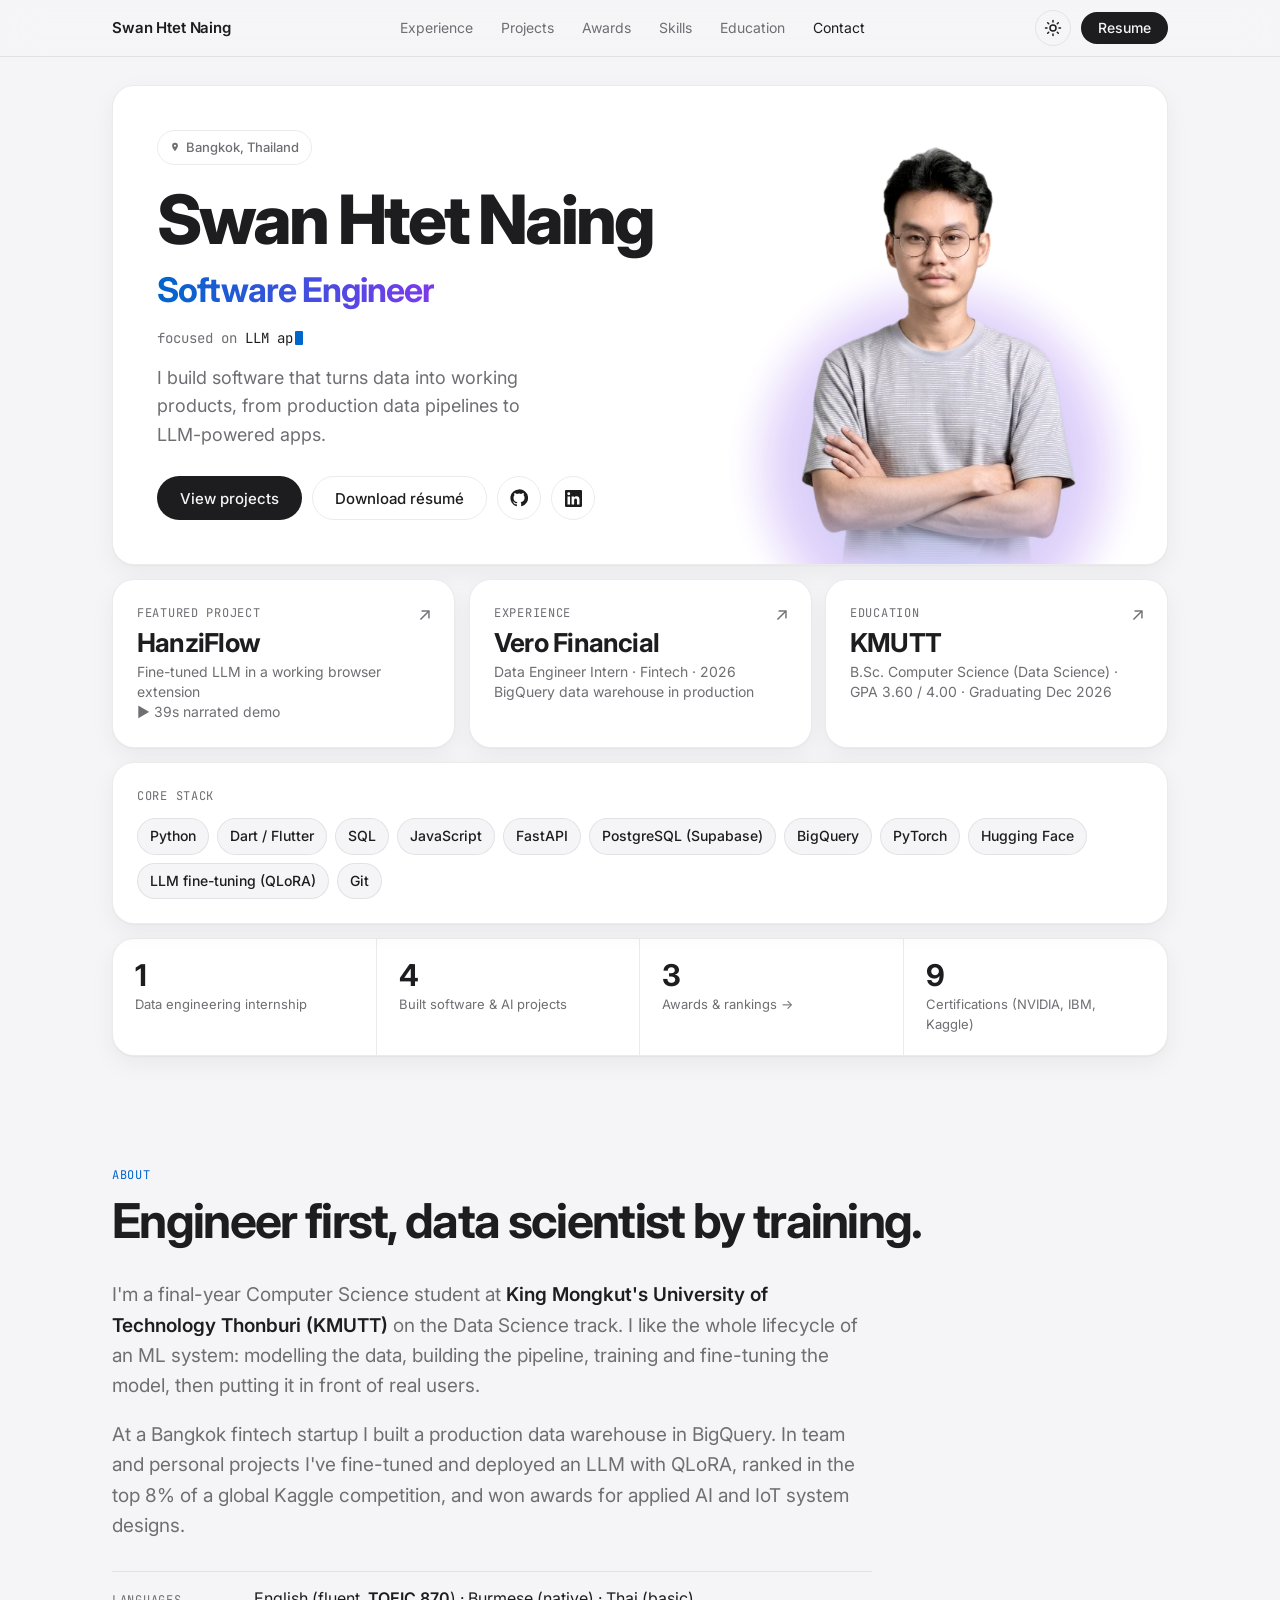
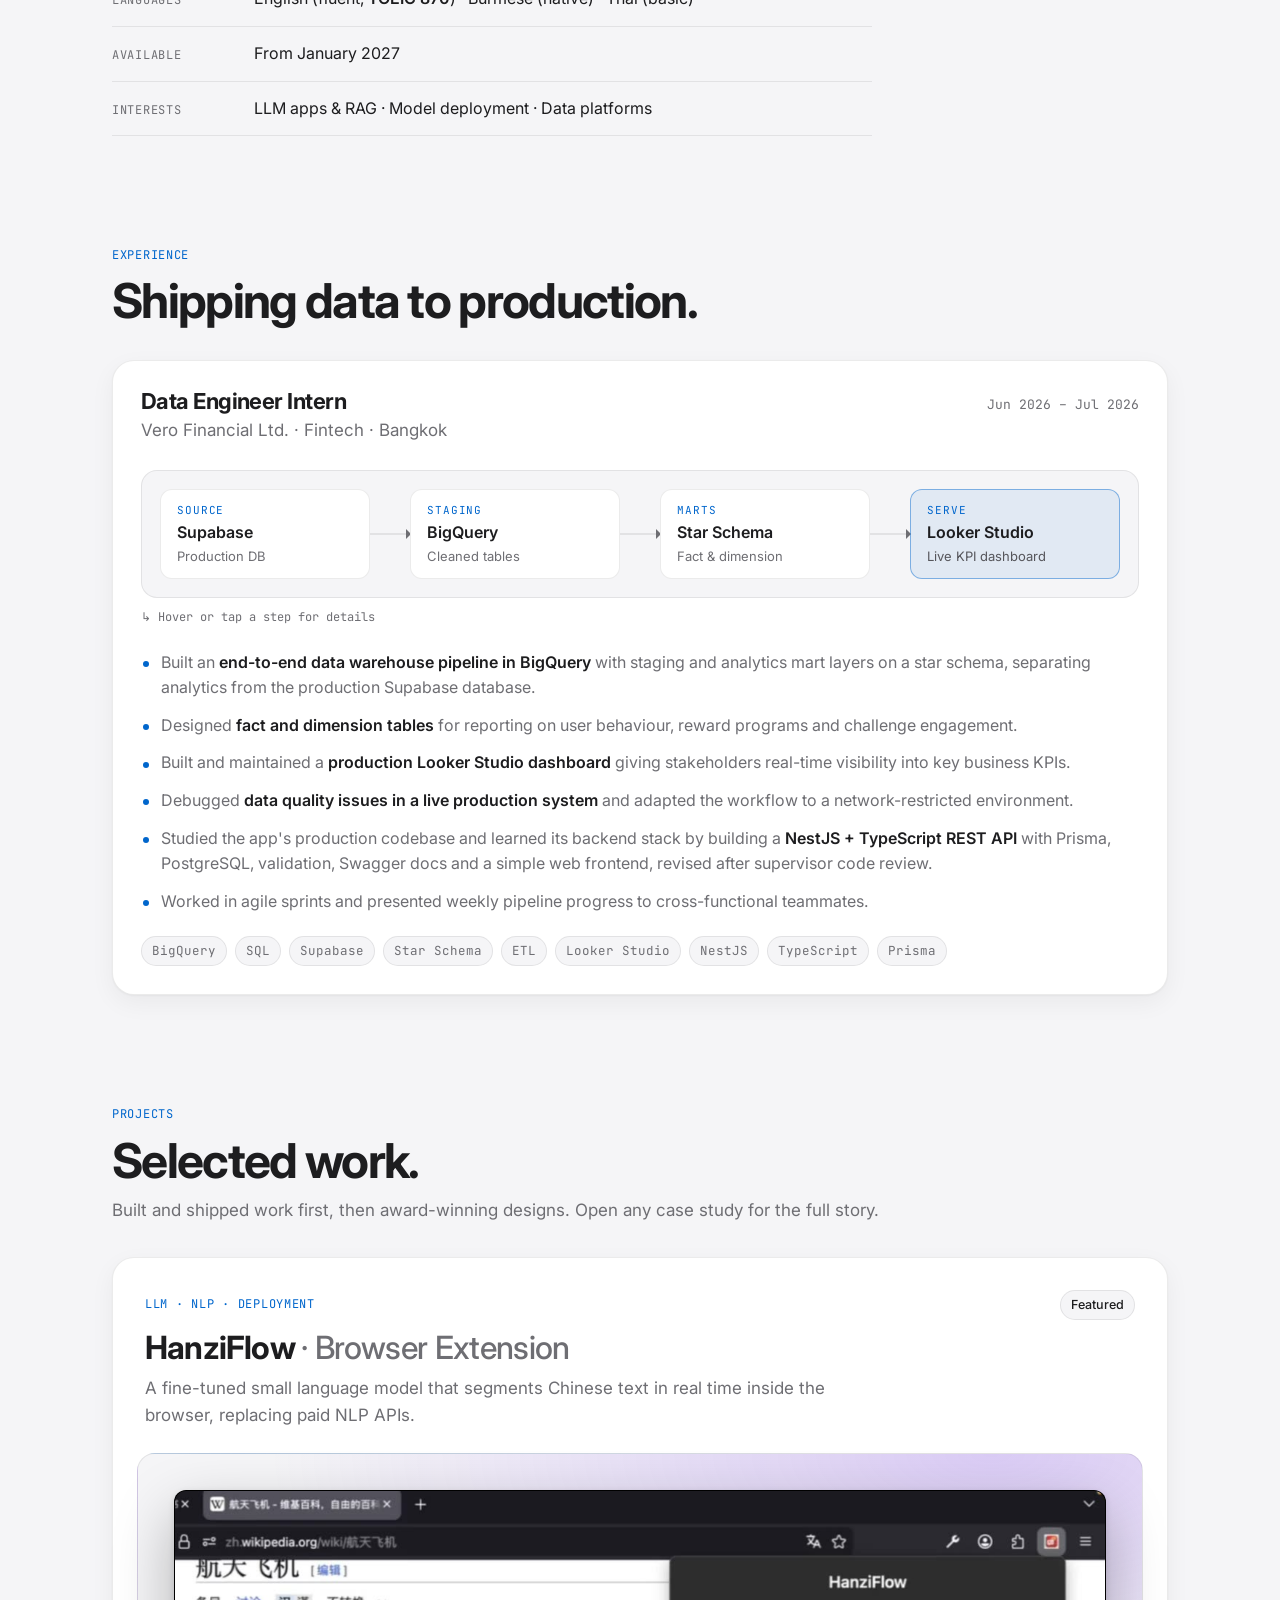
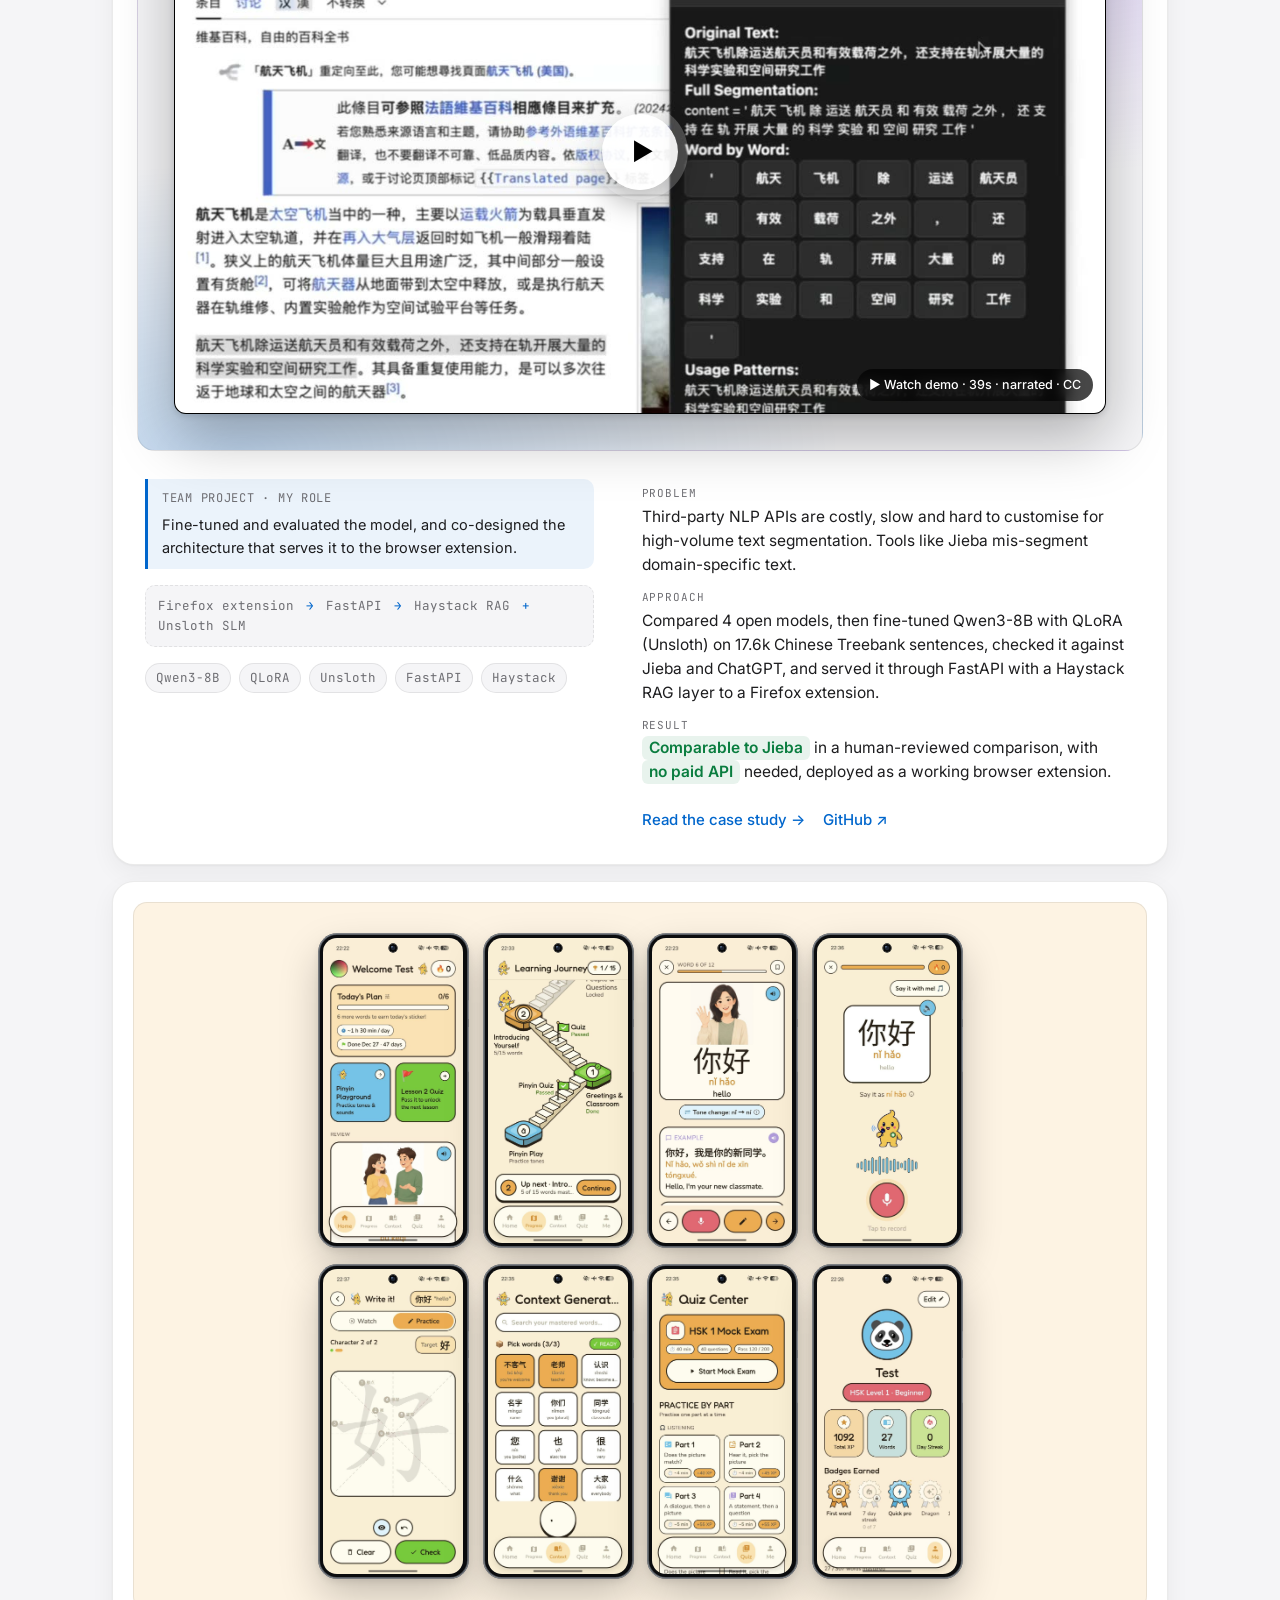
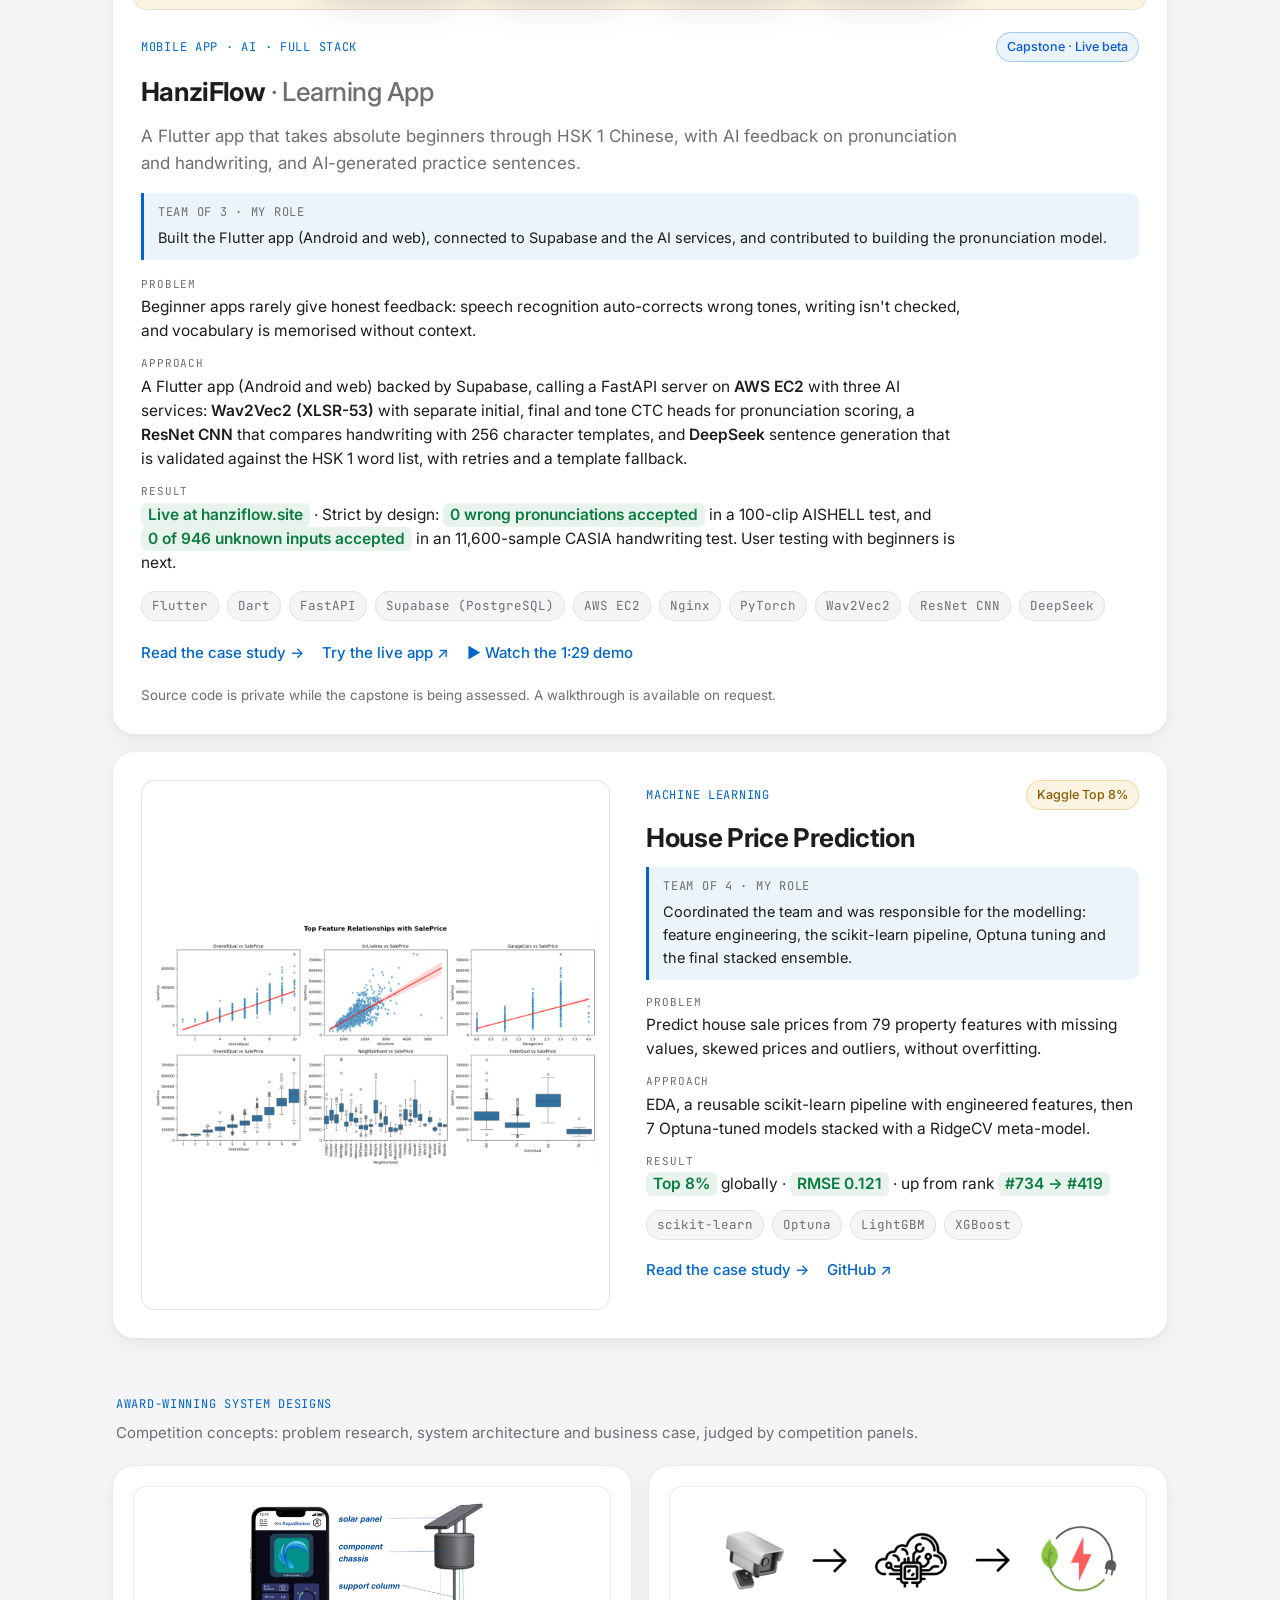
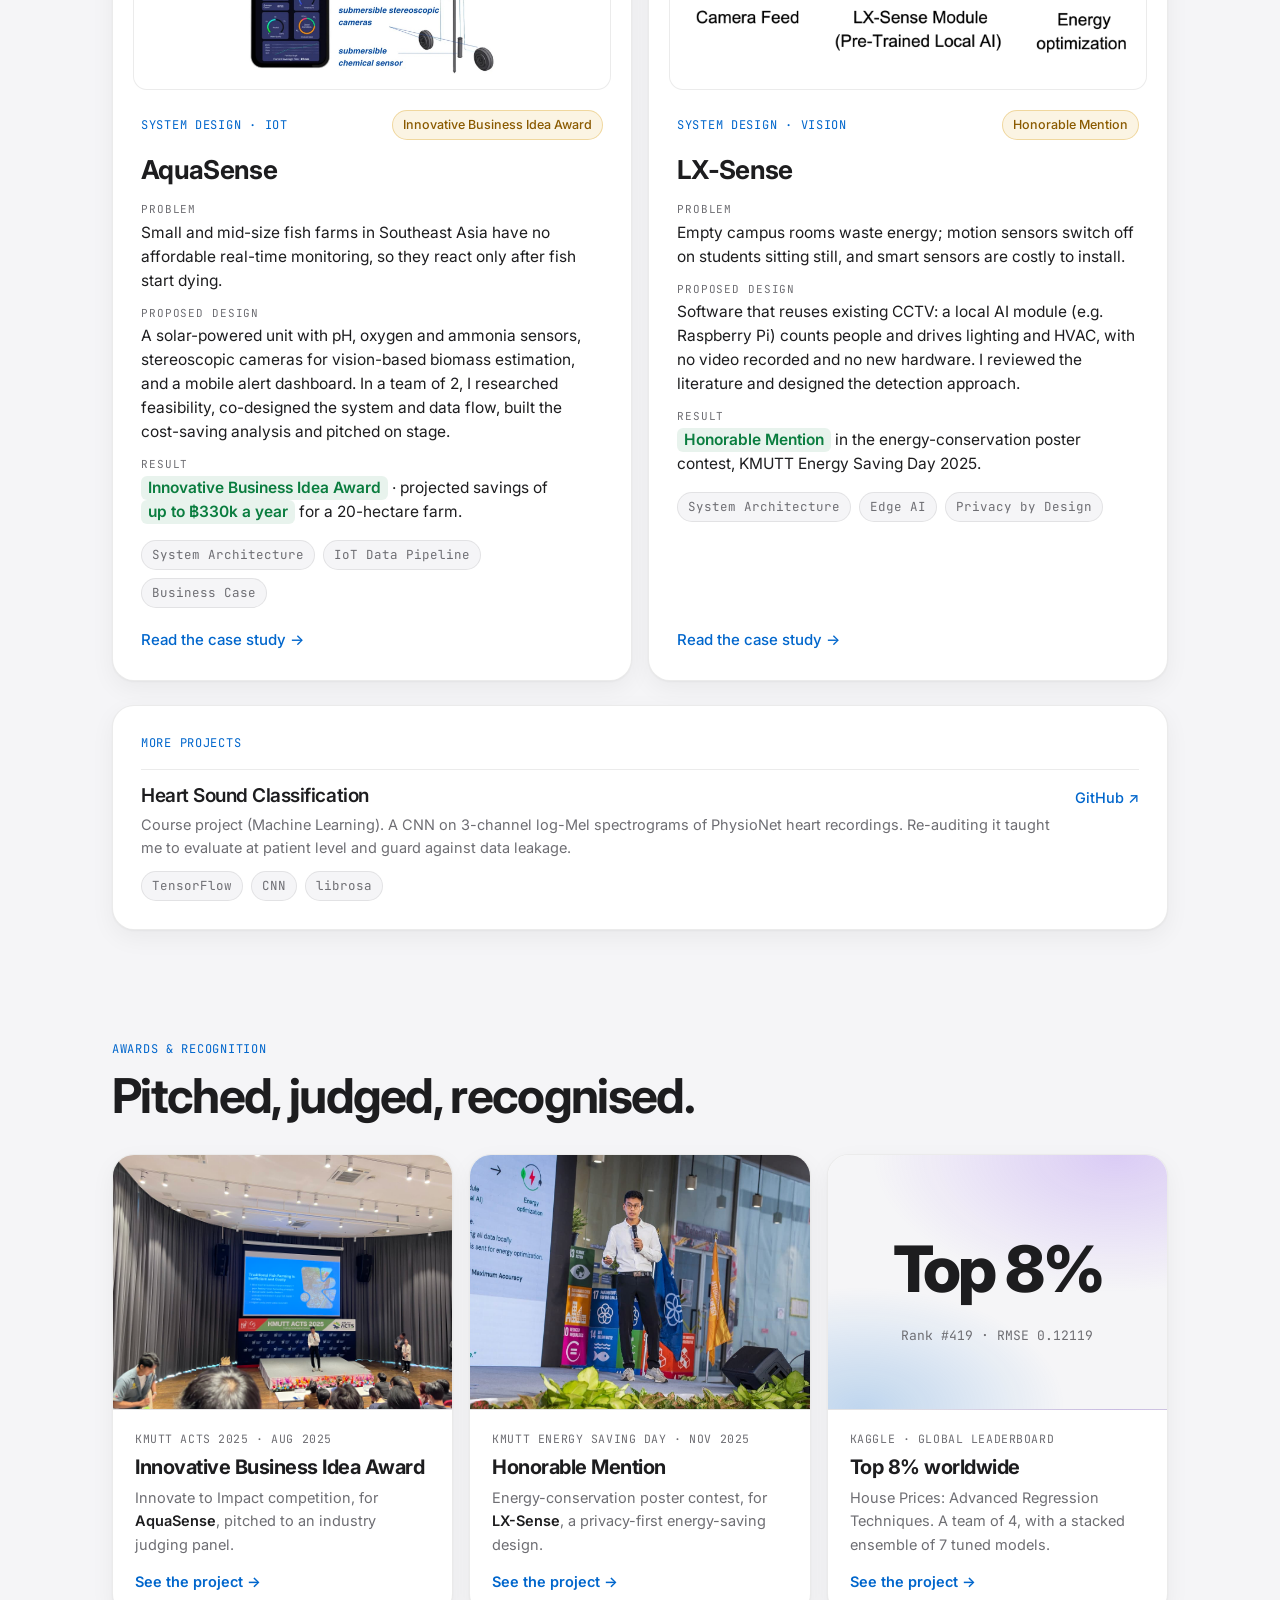
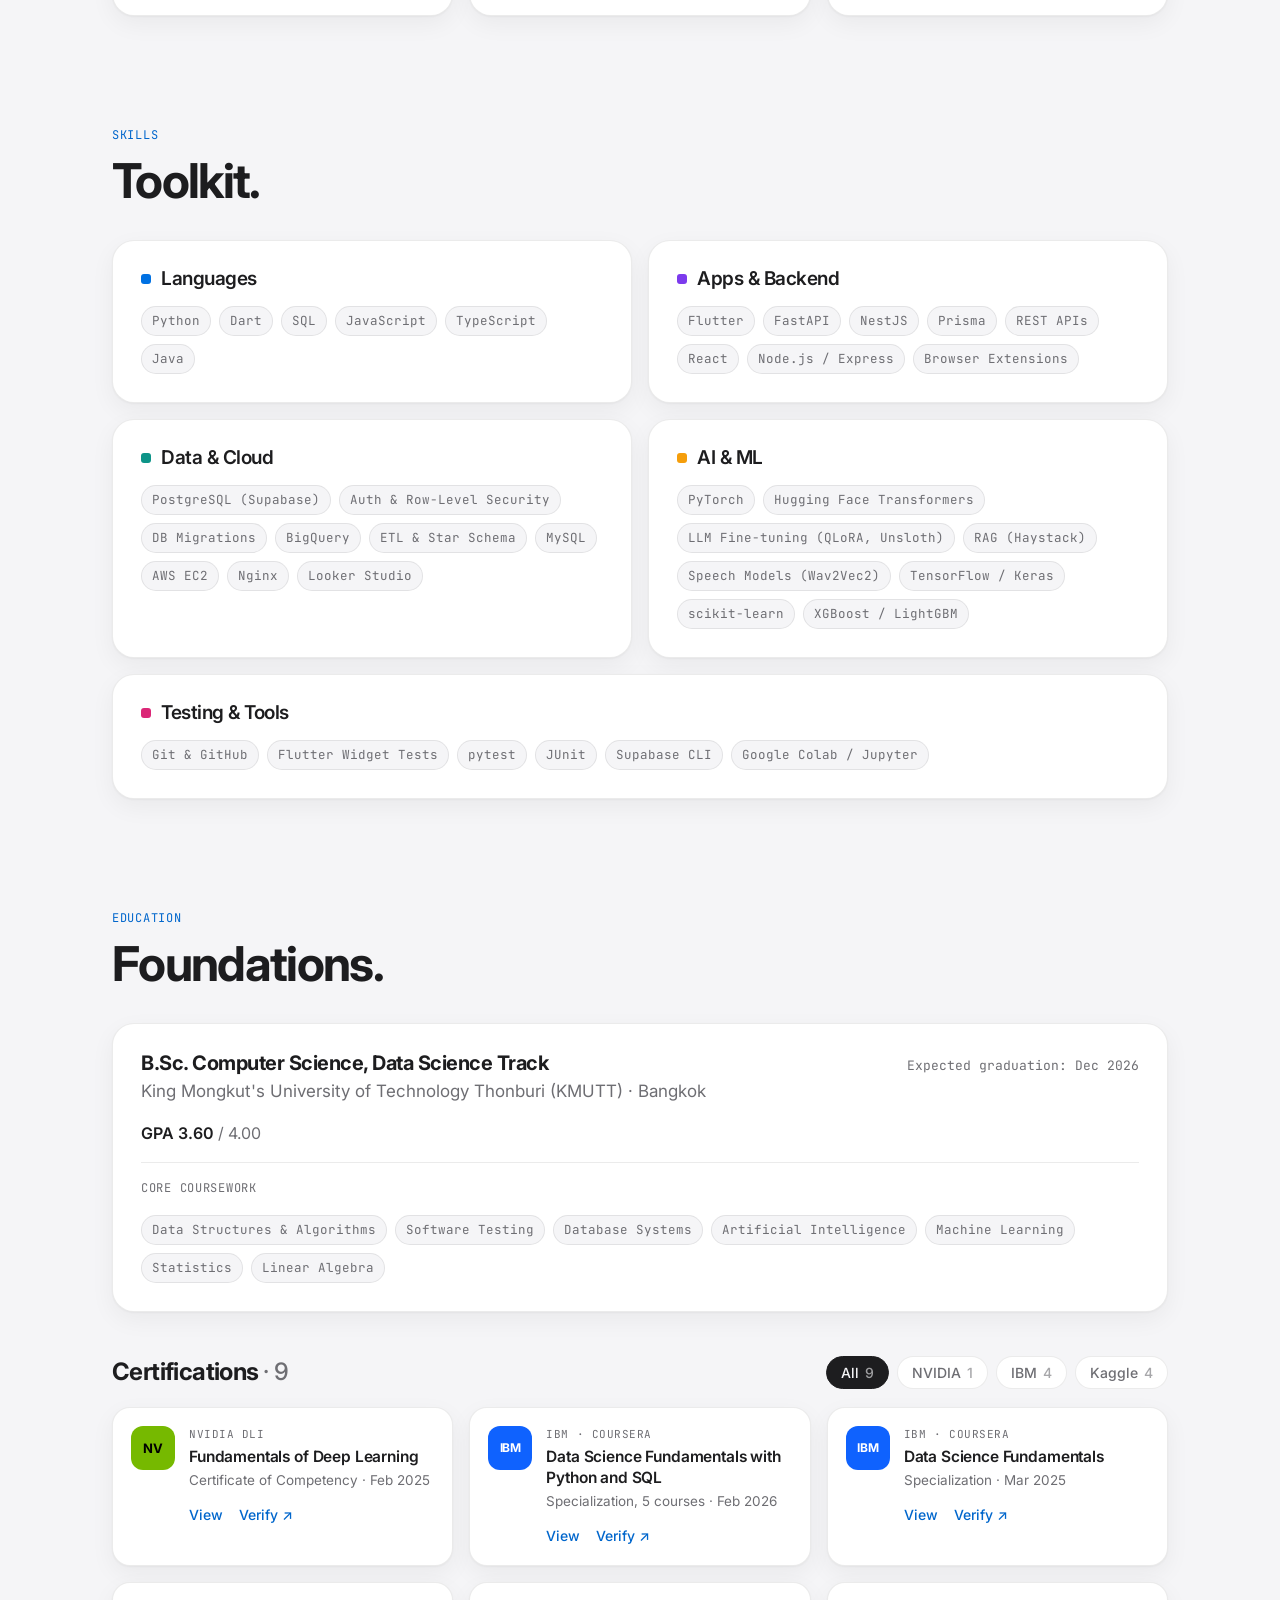
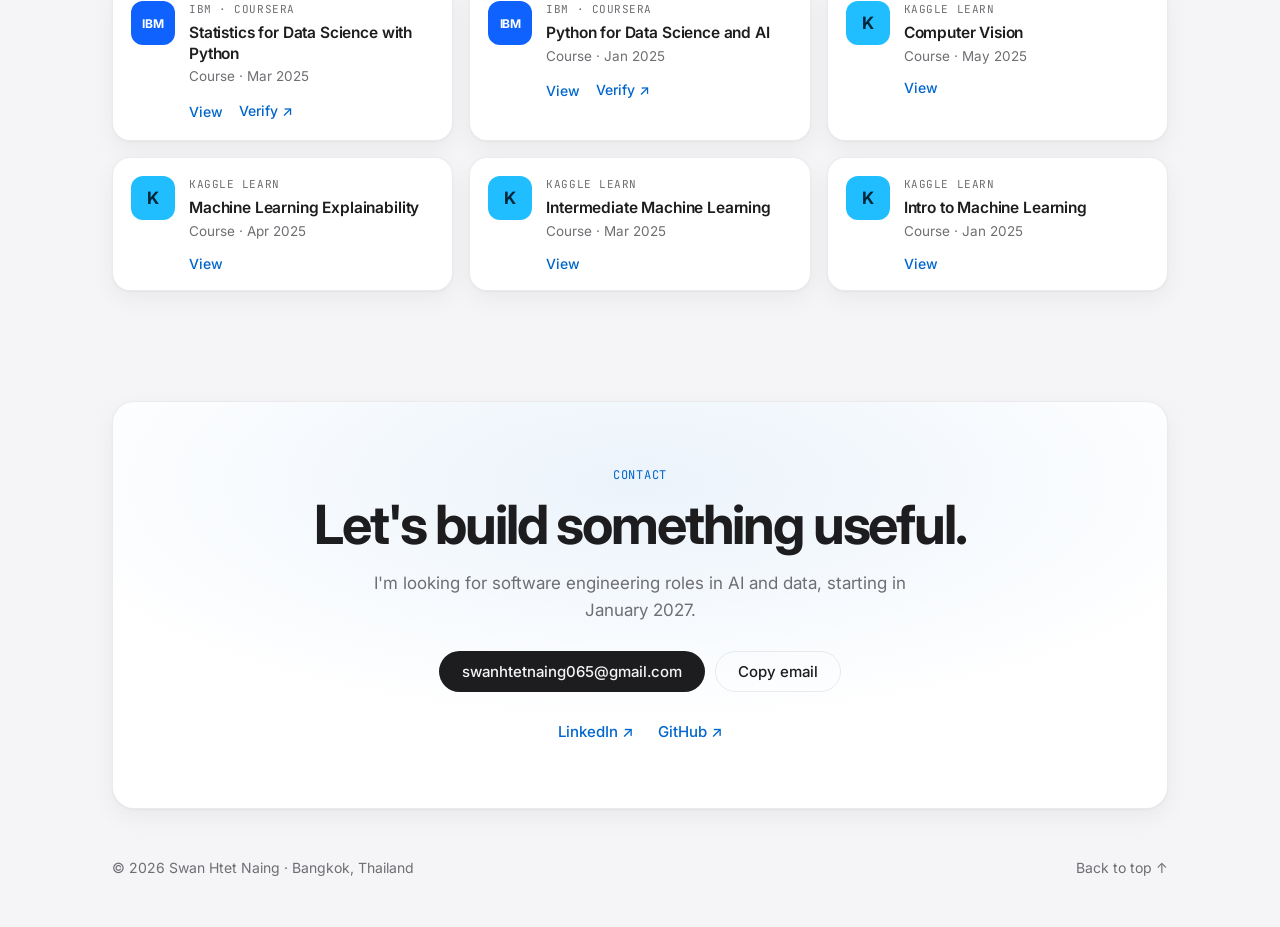
==== index.html @ 81361653 "Initial commit: portfolio site ready for GitHub Pages Home page, five project case studies, 404 page" ====
<!doctype html>
<html lang="en">
<head>
  <meta charset="utf-8" />
  <meta name="viewport" content="width=device-width, initial-scale=1" />
  <title>Swan Htet Naing — Software Engineer (AI &amp; Data)</title>
  <meta name="description" content="Swan Htet Naing, a Bangkok-based software engineer in AI and data. Final-year KMUTT CS student building ML pipelines, LLM apps and data platforms." />
  <meta name="theme-color" content="#f5f5f7" />

  <!-- Link previews (LinkedIn, Line, WhatsApp, etc.) -->
  <meta property="og:type" content="website" />
  <meta property="og:title" content="Swan Htet Naing — Software Engineer (AI &amp; Data)" />
  <meta property="og:description" content="ML pipelines, LLM fine-tuning, and data engineering. Based in Bangkok, Thailand." />
  <meta property="og:url" content="https://shn047.github.io/" />
  <meta property="og:site_name" content="Swan Htet Naing" />
  <meta property="og:image" content="https://shn047.github.io/assets/og-image.png" />
  <meta property="og:image:alt" content="Swan Htet Naing — Software Engineer (AI &amp; Data)" />
  <meta name="twitter:card" content="summary_large_image" />
  <meta name="twitter:title" content="Swan Htet Naing — Software Engineer (AI &amp; Data)" />
  <meta name="twitter:description" content="ML pipelines, LLM fine-tuning, and data engineering. Based in Bangkok, Thailand." />
  <meta name="twitter:image" content="https://shn047.github.io/assets/og-image.png" />
  <link rel="canonical" href="https://shn047.github.io/" />

  <link rel="icon" href="data:image/svg+xml,<svg xmlns='http://www.w3.org/2000/svg' viewBox='0 0 64 64'><rect width='64' height='64' rx='14' fill='%231d1d1f'/><text x='50%' y='54%' font-family='Helvetica,Arial' font-weight='700' font-size='28' fill='white' text-anchor='middle' dominant-baseline='middle'>SN</text></svg>" />
  <link rel="apple-touch-icon" href="assets/apple-touch-icon.png" />

  <link rel="preconnect" href="https://fonts.googleapis.com" />
  <link rel="preconnect" href="https://fonts.gstatic.com" crossorigin />
  <link href="https://fonts.googleapis.com/css2?family=Inter:wght@400;500;600;700;800&family=JetBrains+Mono:wght@400;500&display=swap" rel="stylesheet" />
  <link rel="stylesheet" href="styles.css?v=20261111q" />

  <!-- Apply saved theme before paint to avoid a flash -->
  <script>
    try { var t = localStorage.getItem('theme'); if (t) document.documentElement.dataset.theme = t; } catch (e) {}
  </script>
</head>
<body>

  <!-- ───────── Nav ───────── -->
  <header class="nav">
    <div class="nav__inner container">
      <a href="#top" class="nav__brand">Swan Htet Naing</a>
      <nav class="nav__links" id="navLinks" aria-label="Sections">
        <a href="#experience">Experience</a>
        <a href="#projects">Projects</a>
        <a href="#awards">Awards</a>
        <a href="#skills">Skills</a>
        <a href="#education">Education</a>
        <a href="#contact">Contact</a>
      </nav>
      <div class="nav__actions">
        <button type="button" class="icon-btn" id="themeToggle" aria-label="Toggle dark mode">
          <svg class="i-sun" viewBox="0 0 24 24" width="18" height="18" fill="none" stroke="currentColor" stroke-width="2" stroke-linecap="round"><circle cx="12" cy="12" r="4"/><path d="M12 2v2M12 20v2M4.9 4.9l1.4 1.4M17.7 17.7l1.4 1.4M2 12h2M20 12h2M4.9 19.1l1.4-1.4M17.7 6.3l1.4-1.4"/></svg>
          <svg class="i-moon" viewBox="0 0 24 24" width="18" height="18" fill="none" stroke="currentColor" stroke-width="2" stroke-linecap="round"><path d="M21 12.8A9 9 0 1 1 11.2 3a7 7 0 0 0 9.8 9.8z"/></svg>
        </button>
        <a href="assets/resume.pdf" class="btn btn--small" download>Resume</a>
        <button type="button" class="icon-btn nav__toggle" id="menuToggle" aria-label="Open menu" aria-expanded="false" aria-controls="navLinks">
          <span class="bars" aria-hidden="true"><span></span><span></span></span>
        </button>
      </div>
    </div>
    <div class="progress" aria-hidden="true"></div>
  </header>

  <main id="top">

    <!-- ───────── Hero / Bento ───────── -->
    <section class="hero container">
      <div class="bento">

        <div class="tile tile--intro reveal">
          <canvas class="neural" aria-hidden="true"></canvas>
          <div class="intro__text">
            <div class="pills">
              <p class="pill-loc">Bangkok, Thailand</p>
            </div>
            <h1>Swan Htet Naing</h1>
            <p class="role">Software Engineer</p>
            <p class="focus mono">focused on <span class="typed" data-words="AI &amp; data systems|LLM apps|ML pipelines|Data platforms">AI &amp; data systems</span><span class="caret" aria-hidden="true"></span></p>
            <p class="tagline">I build software that turns data into working products, from production data pipelines to LLM-powered apps.</p>
            <div class="cta">
              <a href="#projects" class="btn magnetic">View projects</a>
              <a href="assets/resume.pdf" class="btn btn--ghost magnetic" download>Download résumé</a>
              <span class="cta__icons">
                <a href="https://github.com/Shn047" class="icon-btn icon-btn--lg magnetic" target="_blank" rel="noopener" aria-label="GitHub">
                  <svg viewBox="0 0 24 24" width="18" height="18" fill="currentColor" aria-hidden="true"><path d="M12 .5a11.5 11.5 0 0 0-3.64 22.41c.58.1.79-.25.79-.56v-2c-3.2.7-3.88-1.37-3.88-1.37-.52-1.33-1.28-1.69-1.28-1.69-1.05-.72.08-.7.08-.7 1.16.08 1.77 1.19 1.77 1.19 1.03 1.77 2.7 1.26 3.36.96.1-.75.4-1.26.73-1.55-2.55-.29-5.24-1.28-5.24-5.68 0-1.26.45-2.28 1.19-3.09-.12-.29-.52-1.46.11-3.05 0 0 .97-.31 3.17 1.18a11 11 0 0 1 5.77 0c2.2-1.49 3.17-1.18 3.17-1.18.63 1.59.23 2.76.11 3.05.74.81 1.19 1.83 1.19 3.09 0 4.41-2.69 5.38-5.26 5.67.41.36.78 1.06.78 2.14v3.17c0 .31.21.67.8.56A11.5 11.5 0 0 0 12 .5Z"/></svg>
                </a>
                <a href="https://www.linkedin.com/in/swan-htet-naing047" class="icon-btn icon-btn--lg magnetic" target="_blank" rel="noopener" aria-label="LinkedIn">
                  <svg viewBox="0 0 24 24" width="17" height="17" fill="currentColor" aria-hidden="true"><path d="M20.45 20.45h-3.56v-5.57c0-1.33-.02-3.04-1.85-3.04-1.85 0-2.14 1.45-2.14 2.94v5.67H9.35V9h3.41v1.56h.05c.48-.9 1.64-1.85 3.37-1.85 3.6 0 4.27 2.37 4.27 5.46v6.28ZM5.34 7.43a2.06 2.06 0 1 1 0-4.13 2.06 2.06 0 0 1 0 4.13ZM7.12 20.45H3.56V9h3.56v11.45ZM22.22 0H1.77C.79 0 0 .77 0 1.73v20.54C0 23.23.79 24 1.77 24h20.45c.98 0 1.78-.77 1.78-1.73V1.73C24 .77 23.2 0 22.22 0Z"/></svg>
                </a>
              </span>
            </div>
          </div>
          <div class="intro__photo">
            <!-- Photo: profile.webp (97 KB), with profile.png as fallback. Initials show if it is missing. -->
            <span class="intro__glow" aria-hidden="true"></span>
            <picture>
              <source srcset="assets/profile.webp?v=2026-11-11" type="image/webp" />
              <img src="assets/profile.png?v=2026-11-02" alt="Portrait of Swan Htet Naing" width="896" height="1195" fetchpriority="high" onerror="this.closest('.intro__photo').classList.add('no-photo');this.remove()" />
            </picture>
            <span class="initials" aria-hidden="true">SN</span>
          </div>
        </div>

        <a class="tile tile--stat tile--link reveal" href="#hanziflow">
          <p class="label">Featured project</p>
          <p class="big big--sm">HanziFlow</p>
          <p class="muted">Fine-tuned LLM in a working browser extension<br />▶ 39s narrated demo</p>
          <span class="tile__arrow" aria-hidden="true">↗</span>
        </a>

        <a class="tile tile--stat tile--link reveal" href="#experience">
          <p class="label">Experience</p>
          <p class="big big--sm">Vero Financial</p>
          <p class="muted">Data Engineer Intern · Fintech · 2026<br />BigQuery data warehouse in production</p>
          <span class="tile__arrow" aria-hidden="true">↗</span>
        </a>

        <a class="tile tile--stat tile--edu tile--link reveal" href="#education">
          <p class="label">Education</p>
          <p class="big big--sm">KMUTT</p>
          <p class="muted">B.Sc. Computer Science (Data Science) · <span class="nowrap">GPA 3.60 / 4.00</span> · <span class="nowrap">Graduating Dec 2026</span></p>
          <span class="tile__arrow" aria-hidden="true">↗</span>
        </a>

        <div class="tile tile--stack reveal">
          <p class="label">Core stack</p>
          <ul class="chips">
            <li>Python</li><li>Dart / Flutter</li><li>SQL</li><li>JavaScript</li><li>FastAPI</li><li>PostgreSQL (Supabase)</li>
            <li>BigQuery</li><li>PyTorch</li><li>Hugging Face</li><li>LLM fine-tuning (QLoRA)</li><li>Git</li>
          </ul>
        </div>

      </div>

      <!-- Stats strip -->
      <ul class="stats reveal">
        <li><strong data-count="1">1</strong><span>Data engineering internship</span></li>
        <li><strong data-count="4">4</strong><span>Built software &amp; AI projects</span></li>
        <li><a class="stats__link" href="#awards"><strong data-count="3">3</strong><span>Awards &amp; rankings →</span></a></li>
        <li><strong data-count="9">9</strong><span>Certifications (NVIDIA, IBM, Kaggle)</span></li>
      </ul>
    </section>

    <!-- ───────── About ───────── -->
    <section class="section container" id="about">
      <div class="section__head reveal">
        <p class="kicker">About</p>
        <h2>Engineer first, data scientist by training.</h2>
      </div>
      <div class="about reveal">
        <p>I'm a final-year Computer Science student at <strong>King Mongkut's University of Technology Thonburi (KMUTT)</strong> on the Data Science track. I like the whole lifecycle of an ML system: modelling the data, building the pipeline, training and fine-tuning the model, then putting it in front of real users.</p>
        <p>At a Bangkok fintech startup I built a production data warehouse in BigQuery. In team and personal projects I've fine-tuned and deployed an LLM with QLoRA, ranked in the top 8% of a global Kaggle competition, and won awards for applied AI and IoT system designs.</p>
        <dl class="facts">
          <div><dt>Languages</dt><dd>English (fluent, <strong>TOEIC 870</strong>) · Burmese (native) · Thai (basic)</dd></div>
          <div><dt>Available</dt><dd>From January 2027</dd></div>
          <div><dt>Interests</dt><dd>LLM apps &amp; RAG · Model deployment · Data platforms</dd></div>
        </dl>
      </div>
    </section>

    <!-- ───────── Experience ───────── -->
    <section class="section container" id="experience">
      <div class="section__head reveal">
        <p class="kicker">Experience</p>
        <h2>Shipping data to production.</h2>
      </div>

      <article class="card exp reveal">
        <header class="exp__head">
          <div>
            <h3>Data Engineer Intern</h3>
            <p class="exp__org">Vero Financial Ltd. · Fintech · Bangkok</p>
          </div>
          <p class="mono muted">Jun 2026 – Jul 2026</p>
        </header>

        <!-- Pipeline diagram -->
        <div class="pipeline" aria-label="Data pipeline: Supabase to BigQuery staging to star-schema marts to Looker Studio">
          <div class="node" tabindex="0"><span class="node__k">Source</span><span class="node__v">Supabase</span><span class="node__s">Production DB</span><span class="node__tip" role="tooltip">The live app database. Moving analytics off it keeps production fast and safe.</span></div>
          <span class="arrow" aria-hidden="true"></span>
          <div class="node" tabindex="0"><span class="node__k">Staging</span><span class="node__v">BigQuery</span><span class="node__s">Cleaned tables</span><span class="node__tip" role="tooltip">Staging tables that clean and standardise raw production data before modelling.</span></div>
          <span class="arrow" aria-hidden="true"></span>
          <div class="node" tabindex="0"><span class="node__k">Marts</span><span class="node__v">Star Schema</span><span class="node__s">Fact &amp; dimension</span><span class="node__tip" role="tooltip">Fact and dimension tables for user behaviour, reward programs and challenge engagement.</span></div>
          <span class="arrow" aria-hidden="true"></span>
          <div class="node node--accent" tabindex="0"><span class="node__k">Serve</span><span class="node__v">Looker Studio</span><span class="node__s">Live KPI dashboard</span><span class="node__tip" role="tooltip">A production dashboard giving stakeholders real-time visibility into key KPIs.</span></div>
        </div>
        <p class="pipeline__hint mono muted">↳ Hover or tap a step for details</p>

        <ul class="bullets">
          <li>Built an <strong>end-to-end data warehouse pipeline in BigQuery</strong> with staging and analytics mart layers on a star schema, separating analytics from the production Supabase database.</li>
          <li>Designed <strong>fact and dimension tables</strong> for reporting on user behaviour, reward programs and challenge engagement.</li>
          <li>Built and maintained a <strong>production Looker Studio dashboard</strong> giving stakeholders real-time visibility into key business KPIs.</li>
          <li>Debugged <strong>data quality issues in a live production system</strong> and adapted the workflow to a network-restricted environment.</li>
          <li>Studied the app's production codebase and learned its backend stack by building a <strong>NestJS + TypeScript REST API</strong> with Prisma, PostgreSQL, validation, Swagger docs and a simple web frontend, revised after supervisor code review.</li>
          <li>Worked in agile sprints and presented weekly pipeline progress to cross-functional teammates.</li>
        </ul>
        <ul class="chips chips--sm">
          <li>BigQuery</li><li>SQL</li><li>Supabase</li><li>Star Schema</li><li>ETL</li><li>Looker Studio</li><li>NestJS</li><li>TypeScript</li><li>Prisma</li>
        </ul>
      </article>
    </section>

    <!-- ───────── Projects ───────── -->
    <section class="section container" id="projects">
      <div class="section__head reveal">
        <p class="kicker">Projects</p>
        <h2>Selected work.</h2>
        <p class="muted">Built and shipped work first, then award-winning designs. Open any case study for the full story.</p>
      </div>

      <!--
        Links: put your URL in href="...". Links left as href="" are hidden
        automatically, so nothing broken shows up.
      -->
      <div class="projects">

        <!-- Featured -->
        <article class="card project project--featured reveal" id="hanziflow">
          <header class="featured__head">
            <div class="project__top">
              <span class="tag">LLM · NLP · Deployment</span>
              <span class="badge">Featured</span>
            </div>
            <h3>HanziFlow <span class="h3-sub">· Browser Extension</span></h3>
            <p class="project__lead">A fine-tuned small language model that segments Chinese text in real time inside the browser, replacing paid NLP APIs.</p>
          </header>

          <div class="demo-stage">
            <button class="demo-screen project__media--video" type="button" data-video="assets/hanziflow-demo-voice.mp4?v=20261111" data-captions="assets/hanziflow-demo.en.vtt?v=20261111" data-caption="Narrated walkthrough of the HanziFlow browser extension, shown at real speed. Idle moments are cut; the voice-over is AI-generated." aria-label="Play the HanziFlow demo video (39 seconds, narrated)">
              <video src="assets/hanziflow-demo-voice.mp4?v=20261111" poster="assets/hanziflow-demo-poster.jpg" muted loop playsinline preload="none" aria-hidden="true"></video>
              <span class="play-big" aria-hidden="true"><span class="play-big__icon">▶</span></span>
              <span class="demo-screen__meta" aria-hidden="true"><span class="long">▶ Watch demo · </span>39s<span class="long"> · narrated</span> · CC</span>
            </button>
          </div>

          <div class="featured__grid">
            <div class="featured__intro">
              <p class="role-note"><span class="label">Team project · my role</span>Fine-tuned and evaluated the model, and co-designed the architecture that serves it to the browser extension.</p>
              <p class="flow mono" aria-label="Architecture">Firefox extension <span>→</span> FastAPI <span>→</span> Haystack RAG <span>+</span> Unsloth SLM</p>
              <ul class="chips chips--sm"><li>Qwen3-8B</li><li>QLoRA</li><li>Unsloth</li><li>FastAPI</li><li>Haystack</li></ul>
            </div>
            <div class="featured__details">
              <dl class="par">
                <div><dt>Problem</dt><dd>Third-party NLP APIs are costly, slow and hard to customise for high-volume text segmentation. Tools like Jieba mis-segment domain-specific text.</dd></div>
                <div><dt>Approach</dt><dd>Compared 4 open models, then fine-tuned Qwen3-8B with QLoRA (Unsloth) on 17.6k Chinese Treebank sentences, checked it against Jieba and ChatGPT, and served it through FastAPI with a Haystack RAG layer to a Firefox extension.</dd></div>
                <div><dt>Result</dt><dd><span class="metric">Comparable to Jieba</span> in a human-reviewed comparison, with <span class="metric">no paid API</span> needed, deployed as a working browser extension.</dd></div>
              </dl>
              <div class="links">
                <a href="projects/hanziflow.html" class="cs-link">Read the case study →</a>
                <a href="" target="_blank" rel="noopener">Live demo ↗</a>
                <a href="https://github.com/Shn047/hanziflow" target="_blank" rel="noopener">GitHub ↗</a>
              </div>
            </div>
          </div>
        </article>

        <article class="card project project--app reveal" id="hanziflow-app">
          <a class="project__media project__media--app" href="projects/hanziflow-app.html" tabindex="-1"><span class="phone-row phone-row--card phone-row--card7"><span class="phone-wrap"><span class="phone"><img src="assets/hanziflow-app/phone-home.jpg?v=2" alt="HanziFlow app: home screen" loading="lazy" /></span></span><span class="phone-wrap"><span class="phone"><img src="assets/hanziflow-app/phone-journey.jpg" alt="HanziFlow app: journey screen" loading="lazy" /></span></span><span class="phone-wrap"><span class="phone"><img src="assets/hanziflow-app/phone-word-card.jpg?v=2" alt="HanziFlow app: word card screen" loading="lazy" /></span></span><span class="phone-wrap"><span class="phone"><img src="assets/hanziflow-app/phone-pron-record.jpg" alt="HanziFlow app: speaking screen" loading="lazy" /></span></span><span class="phone-wrap"><span class="phone"><img src="assets/hanziflow-app/phone-write-trace.jpg" alt="HanziFlow app: writing screen" loading="lazy" /></span></span><span class="phone-wrap"><span class="phone"><img src="assets/hanziflow-app/phone-context-pick.jpg" alt="HanziFlow app: context generation word picker" loading="lazy" /></span></span><span class="phone-wrap"><span class="phone"><img src="assets/hanziflow-app/phone-quiz.jpg" alt="HanziFlow app: quizzes screen" loading="lazy" /></span></span><span class="phone-wrap"><span class="phone"><img src="assets/hanziflow-app/phone-profile.jpg" alt="HanziFlow app: profile screen with XP, streak and badges" loading="lazy" /></span></span></span><span class="swipe-hint">Swipe to see all 8 screens →</span></a>
          <div class="project__top">
            <span class="tag">Mobile app · AI · Full stack</span>
            <span class="badge badge--progress">Capstone · Live beta</span>
          </div>
          <h3>HanziFlow <span class="h3-sub">· Learning App</span></h3>
          <p class="project__lead">A Flutter app that takes absolute beginners through HSK 1 Chinese, with AI feedback on pronunciation and handwriting, and AI-generated practice sentences.</p>
          <p class="role-note"><span class="label">Team of 3 · my role</span>Built the Flutter app (Android and web), connected to Supabase and the AI services, and contributed to building the pronunciation model.</p>
          <dl class="par">
            <div><dt>Problem</dt><dd>Beginner apps rarely give honest feedback: speech recognition auto-corrects wrong tones, writing isn't checked, and vocabulary is memorised without context.</dd></div>
            <div><dt>Approach</dt><dd>A Flutter app (Android and web) backed by Supabase, calling a FastAPI server on <strong>AWS EC2</strong> with three AI services: <strong>Wav2Vec2 (XLSR-53)</strong> with separate initial, final and tone CTC heads for pronunciation scoring, a <strong>ResNet CNN</strong> that compares handwriting with 256 character templates, and <strong>DeepSeek</strong> sentence generation that is validated against the HSK 1 word list, with retries and a template fallback.</dd></div>
            <div><dt>Result</dt><dd><span class="metric">Live at hanziflow.site</span> · Strict by design: <span class="metric">0 wrong pronunciations accepted</span> in a 100-clip AISHELL test, and <span class="metric">0 of 946 unknown inputs accepted</span> in an 11,600-sample CASIA handwriting test. User testing with beginners is next.</dd></div>
          </dl>
          <ul class="chips chips--sm"><li>Flutter</li><li>Dart</li><li>FastAPI</li><li>Supabase (PostgreSQL)</li><li>AWS EC2</li><li>Nginx</li><li>PyTorch</li><li>Wav2Vec2</li><li>ResNet CNN</li><li>DeepSeek</li></ul>
          <div class="links">
            <a href="projects/hanziflow-app.html" class="cs-link">Read the case study →</a>
            <a href="https://www.hanziflow.site" target="_blank" rel="noopener">Try the live app ↗</a>
            <button class="link-btn" type="button" data-video="assets/hanziflow-app-promo.mp4?v=1" data-captions="assets/hanziflow-app-promo.en.vtt?v=1" data-caption="Narrated 1:29 promo of the HanziFlow app: learning path, pronunciation scoring, handwriting checks, context generation, quizzes and progress. The voice-over is AI-generated.">▶ Watch the 1:29 demo</button>
          </div>
          <p class="private-note">Source code is private while the capstone is being assessed. A walkthrough is available on request.</p>
        </article>

        <article class="card project project--wide reveal">
          <a class="project__media" href="projects/house-price.html" tabindex="-1">
            <img src="assets/kaggle.jpg" alt="Exploratory charts of top feature relationships with sale price" loading="lazy" />
          </a>
          <div class="project__top">
            <span class="tag">Machine Learning</span>
            <span class="badge badge--award">Kaggle Top 8%</span>
          </div>
          <h3>House Price Prediction</h3>
          <p class="role-note"><span class="label">Team of 4 · my role</span>Coordinated the team and was responsible for the modelling: feature engineering, the scikit-learn pipeline, Optuna tuning and the final stacked ensemble.</p>
          <dl class="par">
            <div><dt>Problem</dt><dd>Predict house sale prices from 79 property features with missing values, skewed prices and outliers, without overfitting.</dd></div>
            <div><dt>Approach</dt><dd>EDA, a reusable scikit-learn pipeline with engineered features, then 7 Optuna-tuned models stacked with a RidgeCV meta-model.</dd></div>
            <div><dt>Result</dt><dd><span class="metric">Top 8%</span> globally · <span class="metric">RMSE 0.121</span> · up from rank <span class="metric">#734 → #419</span></dd></div>
          </dl>
          <ul class="chips chips--sm"><li>scikit-learn</li><li>Optuna</li><li>LightGBM</li><li>XGBoost</li></ul>
          <div class="links">
            <a href="projects/house-price.html" class="cs-link">Read the case study →</a>
            <a href="" target="_blank" rel="noopener">Kaggle ↗</a>
            <a href="https://github.com/Shn047/Kaggle-House-Prices" target="_blank" rel="noopener">GitHub ↗</a>
          </div>
        </article>

        

        <div class="projects__divider reveal">
          <p class="kicker">Award-winning system designs</p>
          <p class="muted">Competition concepts: problem research, system architecture and business case, judged by competition panels.</p>
        </div>

        <article class="card project project--concept reveal">
          <a class="project__media project__media--light" href="projects/aquasense.html" tabindex="-1">
            <img src="assets/aquasense.jpg" alt="AquaSense mobile dashboard next to the solar-powered sensor and stereoscopic camera unit" loading="lazy" />
          </a>
          <div class="project__top">
            <span class="tag">System design · IoT</span>
            <span class="badge badge--award">Innovative Business Idea Award</span>
          </div>
          <h3>AquaSense</h3>
          <dl class="par">
            <div><dt>Problem</dt><dd>Small and mid-size fish farms in Southeast Asia have no affordable real-time monitoring, so they react only after fish start dying.</dd></div>
            <div><dt>Proposed design</dt><dd>A solar-powered unit with pH, oxygen and ammonia sensors, stereoscopic cameras for vision-based biomass estimation, and a mobile alert dashboard. In a team of 2, I researched feasibility, co-designed the system and data flow, built the cost-saving analysis and pitched on stage.</dd></div>
            <div><dt>Result</dt><dd><span class="metric">Innovative Business Idea Award</span> · projected savings of <span class="metric">up to ฿330k a year</span> for a 20-hectare farm.</dd></div>
          </dl>
          <ul class="chips chips--sm"><li>System Architecture</li><li>IoT Data Pipeline</li><li>Business Case</li></ul>
          <div class="links">
            <a href="projects/aquasense.html" class="cs-link">Read the case study →</a>
          </div>
        </article>

        <article class="card project project--concept reveal">
          <a class="project__media project__media--light" href="projects/lx-sense.html" tabindex="-1">
            <img src="assets/lxsense.png" alt="LX-Sense flow: camera feed to local AI module to energy optimisation" loading="lazy" />
          </a>
          <div class="project__top">
            <span class="tag">System design · Vision</span>
            <span class="badge badge--award">Honorable Mention</span>
          </div>
          <h3>LX-Sense</h3>
          <dl class="par">
            <div><dt>Problem</dt><dd>Empty campus rooms waste energy; motion sensors switch off on students sitting still, and smart sensors are costly to install.</dd></div>
            <div><dt>Proposed design</dt><dd>Software that reuses existing CCTV: a local AI module (e.g. Raspberry Pi) counts people and drives lighting and HVAC, with no video recorded and no new hardware. I reviewed the literature and designed the detection approach.</dd></div>
            <div><dt>Result</dt><dd><span class="metric">Honorable Mention</span> in the energy-conservation poster contest, KMUTT Energy Saving Day 2025.</dd></div>
          </dl>
          <ul class="chips chips--sm"><li>System Architecture</li><li>Edge AI</li><li>Privacy by Design</li></ul>
          <div class="links">
            <a href="projects/lx-sense.html" class="cs-link">Read the case study →</a>
          </div>
        </article>

        <article class="card project project--more reveal">
          <p class="kicker">More projects</p>
          <ul class="more-list">
            <li>
              <div>
                <h3>Heart Sound Classification</h3>
                <p class="muted">Course project (Machine Learning). A CNN on 3-channel log-Mel spectrograms of PhysioNet heart recordings. Re-auditing it taught me to evaluate at patient level and guard against data leakage.</p>
                <ul class="chips chips--sm"><li>TensorFlow</li><li>CNN</li><li>librosa</li></ul>
              </div>
              <a href="https://github.com/Shn047/HeartSound_Classification" target="_blank" rel="noopener">GitHub ↗</a>
            </li>
          </ul>
        </article>

      </div>
    </section>

    <!-- ───────── Awards ───────── -->
    <section class="section container" id="awards">
      <div class="section__head reveal">
        <p class="kicker">Awards &amp; recognition</p>
        <h2>Pitched, judged, recognised.</h2>
      </div>
      <div class="awards">
        <article class="card award reveal">
          <button class="award__photo" type="button" data-image="assets/awards/acts-pitch.jpg" data-caption="Pitching AquaSense on stage at KMUTT ACTS 2025">
            <img src="assets/awards/acts-pitch.jpg" alt="Swan pitching AquaSense on stage at KMUTT ACTS 2025, seen from the back of the audience" loading="lazy" style="object-position: center 55%" />
          </button>
          <div class="award__body">
            <p class="award__meta">KMUTT ACTS 2025 · Aug 2025</p>
            <h3>Innovative Business Idea Award</h3>
            <p class="muted">Innovate to Impact competition, for <strong>AquaSense</strong>, pitched to an industry judging panel.</p>
            <a class="cs-link" href="projects/aquasense.html#recognition">See the project →</a>
          </div>
        </article>
        <article class="card award reveal">
          <button class="award__photo" type="button" data-image="assets/awards/eesh-pitch.jpg" data-caption="Pitching LX-Sense on stage at KMUTT Energy Saving Day 2025">
            <img src="assets/awards/eesh-pitch.jpg" alt="Swan pitching LX-Sense on stage at KMUTT Energy Saving Day 2025" loading="lazy" style="object-position: 60% 30%" />
          </button>
          <div class="award__body">
            <p class="award__meta">KMUTT Energy Saving Day · Nov 2025</p>
            <h3>Honorable Mention</h3>
            <p class="muted">Energy-conservation poster contest, for <strong>LX-Sense</strong>, a privacy-first energy-saving design.</p>
            <a class="cs-link" href="projects/lx-sense.html#recognition">See the project →</a>
          </div>
        </article>
        <article class="card award reveal">
          <div class="award__photo award__photo--stat" aria-hidden="true">
            <span class="award__big">Top 8%</span>
            <span class="award__sub mono">Rank #419 · RMSE 0.12119</span>
          </div>
          <div class="award__body">
            <p class="award__meta">Kaggle · global leaderboard</p>
            <h3>Top 8% worldwide</h3>
            <p class="muted">House Prices: Advanced Regression Techniques. A team of 4, with a stacked ensemble of 7 tuned models.</p>
            <a class="cs-link" href="projects/house-price.html#results">See the project →</a>
          </div>
        </article>
      </div>
    </section>

    <!-- ───────── Skills ───────── -->
    <section class="section container" id="skills">
      <div class="section__head reveal">
        <p class="kicker">Skills</p>
        <h2>Toolkit.</h2>
      </div>
      <div class="skills">
        <div class="card skill reveal">
          <h3><span class="dot dot--2"></span>Languages</h3>
          <ul class="chips chips--sm"><li>Python</li><li>Dart</li><li>SQL</li><li>JavaScript</li><li>TypeScript</li><li>Java</li></ul>
        </div>
        <div class="card skill reveal">
          <h3><span class="dot dot--1"></span>Apps &amp; Backend</h3>
          <ul class="chips chips--sm"><li>Flutter</li><li>FastAPI</li><li>NestJS</li><li>Prisma</li><li>REST APIs</li><li>React</li><li>Node.js / Express</li><li>Browser Extensions</li></ul>
        </div>
        <div class="card skill reveal">
          <h3><span class="dot dot--3"></span>Data &amp; Cloud</h3>
          <ul class="chips chips--sm"><li>PostgreSQL (Supabase)</li><li>Auth &amp; Row-Level Security</li><li>DB Migrations</li><li>BigQuery</li><li>ETL &amp; Star Schema</li><li>MySQL</li><li>AWS EC2</li><li>Nginx</li><li>Looker Studio</li></ul>
        </div>
        <div class="card skill reveal">
          <h3><span class="dot dot--4"></span>AI &amp; ML</h3>
          <ul class="chips chips--sm"><li>PyTorch</li><li>Hugging Face Transformers</li><li>LLM Fine-tuning (QLoRA, Unsloth)</li><li>RAG (Haystack)</li><li>Speech Models (Wav2Vec2)</li><li>TensorFlow / Keras</li><li>scikit-learn</li><li>XGBoost / LightGBM</li></ul>
        </div>
        <div class="card skill reveal skill--wide">
          <h3><span class="dot dot--5"></span>Testing &amp; Tools</h3>
          <ul class="chips chips--sm"><li>Git &amp; GitHub</li><li>Flutter Widget Tests</li><li>pytest</li><li>JUnit</li><li>Supabase CLI</li><li>Google Colab / Jupyter</li></ul>
        </div>
      </div>
    </section>

    <!-- ───────── Education ───────── -->
    <section class="section container" id="education">
      <div class="section__head reveal">
        <p class="kicker">Education</p>
        <h2>Foundations.</h2>
      </div>
      <div class="edu">
        <article class="card reveal">
          <div class="exp__head">
            <div>
              <h3>B.Sc. Computer Science, Data Science Track</h3>
              <p class="exp__org">King Mongkut's University of Technology Thonburi (KMUTT) · Bangkok</p>
            </div>
            <p class="mono muted">Expected graduation: Dec 2026</p>
          </div>
          <p class="gpa"><strong>GPA 3.60</strong> <span class="muted">/ 4.00</span></p>
          <div class="courses">
            <p class="label">Core coursework</p>
            <ul class="chips chips--sm">
              <li>Data Structures &amp; Algorithms</li><li>Software Testing</li><li>Database Systems</li><li>Artificial Intelligence</li><li>Machine Learning</li><li>Statistics</li><li>Linear Algebra</li>
            </ul>
          </div>
        </article>

        <div class="certs-block reveal">
          <div class="certs-block__head">
            <h3>Certifications <span class="h3-sub">· 9</span></h3>
            <div class="cert-filter" role="group" aria-label="Filter certifications by issuer">
              <button type="button" class="cert-chip is-active" data-filter="all" aria-pressed="true">All <span>9</span></button>
              <button type="button" class="cert-chip" data-filter="nvidia" aria-pressed="false">NVIDIA <span>1</span></button>
              <button type="button" class="cert-chip" data-filter="ibm" aria-pressed="false">IBM <span>4</span></button>
              <button type="button" class="cert-chip" data-filter="kaggle" aria-pressed="false">Kaggle <span>4</span></button>
            </div>
          </div>
          <div class="cert-grid">
            <article class="cert-card" data-issuer="nvidia">
              <span class="cert-card__mark cert-card__mark--nvidia" aria-hidden="true">NV</span>
              <div class="cert-card__body">
                <p class="cert-card__issuer">NVIDIA DLI</p>
                <h4 class="cert-card__name">Fundamentals of Deep Learning</h4>
                <p class="cert-card__meta">Certificate of Competency · Feb 2025</p>
                <div class="cert-card__acts"><button class="link-btn" type="button" data-image="assets/certs/nvidia-deep-learning.jpg?v=2" data-caption="Fundamentals of Deep Learning · NVIDIA DLI">View</button><a href="https://learn.nvidia.com/certificates?id=erCopA0SSwKvgzOBOJtl9A" target="_blank" rel="noopener">Verify ↗</a></div>
              </div>
            </article>
            <article class="cert-card" data-issuer="ibm">
              <span class="cert-card__mark cert-card__mark--ibm" aria-hidden="true">IBM</span>
              <div class="cert-card__body">
                <p class="cert-card__issuer">IBM · Coursera</p>
                <h4 class="cert-card__name">Data Science Fundamentals with Python and SQL</h4>
                <p class="cert-card__meta">Specialization, 5 courses · Feb 2026</p>
                <div class="cert-card__acts"><button class="link-btn" type="button" data-image="assets/certs/ibm-ds-python-sql.jpg" data-caption="Data Science Fundamentals with Python and SQL · IBM · Coursera">View</button><a href="https://coursera.org/verify/specialization/6226I2LJ9671" target="_blank" rel="noopener">Verify ↗</a></div>
              </div>
            </article>
            <article class="cert-card" data-issuer="ibm">
              <span class="cert-card__mark cert-card__mark--ibm" aria-hidden="true">IBM</span>
              <div class="cert-card__body">
                <p class="cert-card__issuer">IBM · Coursera</p>
                <h4 class="cert-card__name">Data Science Fundamentals</h4>
                <p class="cert-card__meta">Specialization · Mar 2025</p>
                <div class="cert-card__acts"><button class="link-btn" type="button" data-image="assets/certs/ibm-ds-fundamentals.jpg" data-caption="Data Science Fundamentals · IBM · Coursera">View</button><a href="https://www.credly.com/badges/7b8f3228-8f82-4ced-ba06-a5c60634860b" target="_blank" rel="noopener">Verify ↗</a></div>
              </div>
            </article>
            <article class="cert-card" data-issuer="ibm">
              <span class="cert-card__mark cert-card__mark--ibm" aria-hidden="true">IBM</span>
              <div class="cert-card__body">
                <p class="cert-card__issuer">IBM · Coursera</p>
                <h4 class="cert-card__name">Statistics for Data Science with Python</h4>
                <p class="cert-card__meta">Course · Mar 2025</p>
                <div class="cert-card__acts"><button class="link-btn" type="button" data-image="assets/certs/ibm-statistics-python.jpg" data-caption="Statistics for Data Science with Python · IBM · Coursera">View</button><a href="https://www.credly.com/badges/2d29df52-be4d-42d8-872b-40b32a341be2" target="_blank" rel="noopener">Verify ↗</a></div>
              </div>
            </article>
            <article class="cert-card" data-issuer="ibm">
              <span class="cert-card__mark cert-card__mark--ibm" aria-hidden="true">IBM</span>
              <div class="cert-card__body">
                <p class="cert-card__issuer">IBM · Coursera</p>
                <h4 class="cert-card__name">Python for Data Science and AI</h4>
                <p class="cert-card__meta">Course · Jan 2025</p>
                <div class="cert-card__acts"><button class="link-btn" type="button" data-image="assets/certs/ibm-python-ds-ai.jpg" data-caption="Python for Data Science and AI · IBM · Coursera">View</button><a href="https://www.credly.com/badges/7dc8ef81-7b54-4f89-bdd5-35b67a98a5c5" target="_blank" rel="noopener">Verify ↗</a></div>
              </div>
            </article>
            <article class="cert-card" data-issuer="kaggle">
              <span class="cert-card__mark cert-card__mark--kaggle" aria-hidden="true">K</span>
              <div class="cert-card__body">
                <p class="cert-card__issuer">Kaggle Learn</p>
                <h4 class="cert-card__name">Computer Vision</h4>
                <p class="cert-card__meta">Course · May 2025</p>
                <div class="cert-card__acts"><button class="link-btn" type="button" data-image="assets/certs/kaggle-computer-vision.jpg" data-caption="Computer Vision · Kaggle Learn">View</button></div>
              </div>
            </article>
            <article class="cert-card" data-issuer="kaggle">
              <span class="cert-card__mark cert-card__mark--kaggle" aria-hidden="true">K</span>
              <div class="cert-card__body">
                <p class="cert-card__issuer">Kaggle Learn</p>
                <h4 class="cert-card__name">Machine Learning Explainability</h4>
                <p class="cert-card__meta">Course · Apr 2025</p>
                <div class="cert-card__acts"><button class="link-btn" type="button" data-image="assets/certs/kaggle-ml-explainability.jpg" data-caption="Machine Learning Explainability · Kaggle Learn">View</button></div>
              </div>
            </article>
            <article class="cert-card" data-issuer="kaggle">
              <span class="cert-card__mark cert-card__mark--kaggle" aria-hidden="true">K</span>
              <div class="cert-card__body">
                <p class="cert-card__issuer">Kaggle Learn</p>
                <h4 class="cert-card__name">Intermediate Machine Learning</h4>
                <p class="cert-card__meta">Course · Mar 2025</p>
                <div class="cert-card__acts"><button class="link-btn" type="button" data-image="assets/certs/kaggle-intermediate-ml.jpg" data-caption="Intermediate Machine Learning · Kaggle Learn">View</button></div>
              </div>
            </article>
            <article class="cert-card" data-issuer="kaggle">
              <span class="cert-card__mark cert-card__mark--kaggle" aria-hidden="true">K</span>
              <div class="cert-card__body">
                <p class="cert-card__issuer">Kaggle Learn</p>
                <h4 class="cert-card__name">Intro to Machine Learning</h4>
                <p class="cert-card__meta">Course · Jan 2025</p>
                <div class="cert-card__acts"><button class="link-btn" type="button" data-image="assets/certs/kaggle-intro-ml.jpg" data-caption="Intro to Machine Learning · Kaggle Learn">View</button></div>
              </div>
            </article>
          </div>
        </div>
      </div>
    </section>

    <!-- ───────── Contact ───────── -->
    <section class="section container" id="contact">
      <div class="contact card reveal">
        <p class="kicker">Contact</p>
        <h2>Let's build something useful.</h2>
        <p class="muted">I'm looking for software engineering roles in AI and data, starting in January 2027.</p>
        <div class="cta cta--center">
          <a href="mailto:swanhtetnaing065@gmail.com" class="btn magnetic">swanhtetnaing065@gmail.com</a>
          <button type="button" class="btn btn--ghost" id="copyEmail" data-email="swanhtetnaing065@gmail.com">Copy email</button>
        </div>
        <div class="socials">
          <a href="https://www.linkedin.com/in/swan-htet-naing047" target="_blank" rel="noopener">LinkedIn ↗</a>
          <a href="https://github.com/Shn047" target="_blank" rel="noopener">GitHub ↗</a>
          <a href="" target="_blank" rel="noopener">Kaggle ↗</a>
        </div>
      </div>
    </section>

  </main>

  <footer class="footer container">
    <p>© <span id="year">2026</span> Swan Htet Naing · Bangkok, Thailand</p>
    <a href="#top">Back to top ↑</a>
  </footer>

  <!-- Video player popup -->
  <dialog class="video-modal" id="videoModal" aria-label="Demo video">
    <div class="video-modal__inner">
      <button class="icon-btn video-modal__close" type="button" aria-label="Close video">✕</button>
      <video controls playsinline preload="none"></video>
      <p class="video-modal__caption muted"></p>
    </div>
  </dialog>

  <!-- Certificate image popup -->
  <dialog class="video-modal image-modal" id="imageModal" aria-label="Certificate">
    <div class="video-modal__inner">
      <button class="icon-btn video-modal__close" type="button" aria-label="Close">✕</button>
      <img alt="" />
      <p class="video-modal__caption muted"></p>
    </div>
  </dialog>

  <script src="script.js?v=20261111a"></script>
</body>
</html>
---- styles.css ----
/* ───────── Tokens ───────── */
:root {
  --bg: #f5f5f7;
  --surface: #ffffff;
  --surface-2: #fbfbfd;
  --text: #1d1d1f;
  --muted: #6e6e73;
  --border: rgba(0, 0, 0, 0.08);
  --accent: #0066cc;
  --accent-2: #7c3aed;
  --accent-soft: rgba(0, 102, 204, 0.08);
  --metric: #0a7d3f;
  --metric-bg: rgba(10, 125, 63, 0.09);
  --shadow: 0 1px 2px rgba(0,0,0,.04), 0 8px 24px rgba(0,0,0,.05);
  --shadow-hover: 0 2px 4px rgba(0,0,0,.05), 0 18px 40px rgba(0,0,0,.09);
  --nav-bg: rgba(245, 245, 247, 0.72);
  --glow: rgba(0, 113, 227, 0.09);
  --radius: 22px;
  --font: -apple-system, BlinkMacSystemFont, "SF Pro Display", "Inter", "Segoe UI", system-ui, sans-serif;
  --mono: "JetBrains Mono", ui-monospace, SFMono-Regular, Menlo, monospace;
  color-scheme: light;
}

@media (prefers-color-scheme: dark) {
  :root:not([data-theme="light"]) {
    --bg: #000000;
    --surface: #161617;
    --surface-2: #1d1d1f;
    --text: #f5f5f7;
    --muted: #a1a1a6;
    --border: rgba(255, 255, 255, 0.1);
    --accent: #2997ff;
    --accent-2: #a78bfa;
    --accent-soft: rgba(41, 151, 255, 0.12);
    --metric: #4ade80;
    --metric-bg: rgba(74, 222, 128, 0.12);
    --shadow: 0 1px 2px rgba(0,0,0,.4);
    --shadow-hover: 0 18px 40px rgba(0,0,0,.6);
    --nav-bg: rgba(0, 0, 0, 0.7);
    --glow: rgba(41, 151, 255, 0.13);
    color-scheme: dark;
  }
}
:root[data-theme="dark"] {
  --bg: #000000;
  --surface: #161617;
  --surface-2: #1d1d1f;
  --text: #f5f5f7;
  --muted: #a1a1a6;
  --border: rgba(255, 255, 255, 0.1);
  --accent: #2997ff;
  --accent-2: #a78bfa;
  --accent-soft: rgba(41, 151, 255, 0.12);
  --metric: #4ade80;
  --metric-bg: rgba(74, 222, 128, 0.12);
  --shadow: 0 1px 2px rgba(0,0,0,.4);
  --shadow-hover: 0 18px 40px rgba(0,0,0,.6);
  --nav-bg: rgba(0, 0, 0, 0.7);
  --glow: rgba(41, 151, 255, 0.13);
  color-scheme: dark;
}

/* ───────── Base ───────── */
*, *::before, *::after { box-sizing: border-box; }
html { scroll-behavior: smooth; scroll-padding-top: 72px; -webkit-text-size-adjust: 100%; }
body {
  margin: 0;
  background: var(--bg);
  color: var(--text);
  font-family: var(--font);
  font-size: 17px;
  line-height: 1.6;
  -webkit-font-smoothing: antialiased;
  transition: background .3s, color .3s;
}
h1, h2, h3 { margin: 0; letter-spacing: -0.025em; line-height: 1.1; }
p { margin: 0; }
a { color: inherit; text-decoration: none; }
ul { margin: 0; padding: 0; list-style: none; }
strong { font-weight: 600; }
img { max-width: 100%; display: block; }
::selection { background: var(--accent); color: #fff; }
:focus-visible { outline: 2px solid var(--accent); outline-offset: 3px; border-radius: 8px; }

.container { width: 100%; max-width: 1120px; margin: 0 auto; padding: 0 16px; }
@media (min-width: 720px) { .container { padding: 0 32px; } }

.muted { color: var(--muted); }
.mono { font-family: var(--mono); font-size: 13px; }
.label, .kicker {
  font-family: var(--mono);
  font-size: 12px;
  letter-spacing: 0.06em;
  text-transform: uppercase;
  color: var(--muted);
}
.kicker { color: var(--accent); margin-bottom: 10px; }

/* Links left empty (href="") are hidden until you add a URL */
a[href=""] { display: none !important; }

/* ───────── Buttons ───────── */
.btn {
  display: inline-flex; align-items: center; justify-content: center;
  gap: 8px;
  padding: 12px 22px;
  border-radius: 999px;
  background: var(--text);
  color: var(--bg);
  font: 500 15px/1 var(--font);
  border: 1px solid transparent;
  cursor: pointer;
  transition: transform .2s, opacity .2s, background .2s;
  white-space: nowrap;
}
.btn:hover { transform: translateY(-1px); opacity: .88; }
.btn--ghost { background: transparent; color: var(--text); border-color: var(--border); }
.btn--ghost:hover { background: var(--surface); opacity: 1; }
.btn--small { padding: 8px 16px; font-size: 14px; }

.icon-btn {
  display: grid; place-items: center;
  width: 36px; height: 36px;
  border-radius: 50%;
  border: 1px solid var(--border);
  background: transparent;
  color: var(--text);
  cursor: pointer;
}
.icon-btn:hover { background: var(--surface); }
.i-moon { display: none; }
:root[data-theme="dark"] .i-sun { display: none; }
:root[data-theme="dark"] .i-moon { display: block; }
@media (prefers-color-scheme: dark) {
  :root:not([data-theme="light"]) .i-sun { display: none; }
  :root:not([data-theme="light"]) .i-moon { display: block; }
}

/* ───────── Nav ───────── */
.nav {
  position: sticky; top: 0; z-index: 50;
  background: var(--nav-bg);
  backdrop-filter: saturate(180%) blur(20px);
  -webkit-backdrop-filter: saturate(180%) blur(20px);
  border-bottom: 1px solid var(--border);
}
.nav__inner { display: flex; align-items: center; justify-content: space-between; height: 56px; gap: 16px; }
.nav__brand { font-weight: 600; font-size: 15px; letter-spacing: -0.01em; }
.nav__brand { white-space: nowrap; }
@media (max-width: 359px) {
  .nav__brand { font-size: 14px; }
  .nav__inner { gap: 10px; }
  .nav__actions { gap: 6px; }
  .nav .btn--small { padding: 8px 12px; }
}
.nav__links { display: none; gap: 28px; font-size: 14px; }
.nav__links a { color: var(--muted); transition: color .2s; }
.nav__links a:hover, .nav__links a.active { color: var(--text); }
.nav__actions { display: flex; align-items: center; gap: 10px; }
@media (min-width: 860px) { .nav__links { display: flex; } }

/* Mobile menu */
.nav__toggle .bars { position: relative; width: 16px; height: 10px; }
.nav__toggle .bars span {
  position: absolute; left: 0; width: 100%; height: 1.75px; border-radius: 2px;
  background: currentColor;
  transition: transform .3s cubic-bezier(.2,.8,.2,1), top .3s cubic-bezier(.2,.8,.2,1);
}
.nav__toggle .bars span:first-child { top: 0; }
.nav__toggle .bars span:last-child { top: calc(100% - 1.75px); }
.nav.open .nav__toggle .bars span:first-child { top: calc(50% - 0.875px); transform: rotate(45deg); }
.nav.open .nav__toggle .bars span:last-child { top: calc(50% - 0.875px); transform: rotate(-45deg); }

@media (max-width: 859px) {
  .nav.open .nav__links {
    display: flex; flex-direction: column; gap: 0;
    position: absolute; top: 100%; left: 0; right: 0;
    padding: 8px 16px 16px;
    background: var(--bg);
    border-bottom: 1px solid var(--border);
    box-shadow: 0 16px 30px rgba(0,0,0,.12);
    animation: menuIn .25s cubic-bezier(.2,.8,.2,1);
  }
  .nav.open .nav__links a {
    padding: 14px 4px; font-size: 17px; font-weight: 500; color: var(--text);
    border-bottom: 1px solid var(--border);
  }
  .nav.open .nav__links a:last-child { border-bottom: 0; }
  .nav.open .nav__links a.active { color: var(--accent); }
}
@media (min-width: 860px) { .nav__toggle { display: none; } }
@keyframes menuIn { from { opacity: 0; transform: translateY(-8px); } to { opacity: 1; transform: none; } }
@media (prefers-reduced-motion: reduce) { .nav.open .nav__links { animation: none; } }

/* ───────── Cards / Tiles ───────── */
.card, .tile {
  background: var(--surface);
  border: 1px solid var(--border);
  border-radius: var(--radius);
  box-shadow: var(--shadow);
}
.card { position: relative; padding: 28px; transition: transform .3s cubic-bezier(.2,.8,.2,1), box-shadow .3s; }
@media (max-width: 520px) { .card { padding: 22px; } }

/* ───────── Hero bento ───────── */
.hero { padding-top: 28px; }
.bento {
  display: grid;
  gap: 14px;
  grid-template-columns: 1fr;
}
.tile { padding: 24px; position: relative; overflow: hidden; }
.tile .big { font-size: 34px; font-weight: 700; letter-spacing: -0.03em; margin: 6px 0 4px; line-height: 1.1; }
.tile .big--sm { font-size: 26px; }
.tile .muted { font-size: 14px; line-height: 1.45; }

.tile--intro { padding: 36px 28px; display: flex; flex-direction: column; }
.tile--intro > * { position: relative; }
.intro__text { display: flex; flex-direction: column; flex: 1; }
.tile--intro h1 { font-size: clamp(40px, 7vw, 68px); font-weight: 800; letter-spacing: -0.045em; }
.role {
  font-size: clamp(24px, 3.6vw, 34px);
  font-weight: 700;
  letter-spacing: -0.03em;
  margin-top: 6px;
  background: linear-gradient(90deg, var(--accent), var(--accent-2));
  -webkit-background-clip: text; background-clip: text; color: transparent;
  width: fit-content;
}
.tagline { color: var(--muted); font-size: 18px; max-width: 34ch; margin-top: 14px; }
.cta { display: flex; flex-wrap: wrap; gap: 10px; margin-top: 26px; }
.cta--center { justify-content: center; }
.cta__icons { display: flex; gap: 10px; } /* GitHub + LinkedIn always wrap together */

.eyebrow {
  display: inline-flex; align-items: center; gap: 8px;
  font-size: 13px; font-weight: 500;
  padding: 6px 12px; border-radius: 999px;
  background: var(--metric-bg); color: var(--metric);
  width: fit-content;
}
.pills { display: flex; flex-wrap: wrap; gap: 8px; margin-bottom: auto; }
.pill-loc {
  display: inline-flex; align-items: center; gap: 6px;
  font-size: 13px; font-weight: 500; color: var(--muted);
  padding: 6px 12px; border-radius: 999px;
  border: 1px solid var(--border);
}
.pill-loc::before {
  content: ""; width: 10px; height: 10px; flex: none;
  background: currentColor;
  -webkit-mask: url("data:image/svg+xml,%3Csvg xmlns='http://www.w3.org/2000/svg' viewBox='0 0 24 24'%3E%3Cpath d='M12 2a7 7 0 0 0-7 7c0 5.25 7 13 7 13s7-7.75 7-13a7 7 0 0 0-7-7Zm0 9.5A2.5 2.5 0 1 1 12 6.5a2.5 2.5 0 0 1 0 5Z'/%3E%3C/svg%3E") center / contain no-repeat;
          mask: url("data:image/svg+xml,%3Csvg xmlns='http://www.w3.org/2000/svg' viewBox='0 0 24 24'%3E%3Cpath d='M12 2a7 7 0 0 0-7 7c0 5.25 7 13 7 13s7-7.75 7-13a7 7 0 0 0-7-7Zm0 9.5A2.5 2.5 0 1 1 12 6.5a2.5 2.5 0 0 1 0 5Z'/%3E%3C/svg%3E") center / contain no-repeat;
}
.tile--link { display: block; color: inherit; }
.tile__arrow {
  position: absolute; top: 20px; right: 22px;
  font-size: 18px; color: var(--muted);
  transition: transform .3s, color .3s;
}
.tile--link:hover .tile__arrow { color: var(--accent); transform: translate(2px, -2px); }
.pulse { width: 8px; height: 8px; border-radius: 50%; background: currentColor; box-shadow: 0 0 0 0 currentColor; animation: pulse 2s infinite; }
@keyframes pulse { 0% { box-shadow: 0 0 0 0 color-mix(in srgb, currentColor 50%, transparent); } 70%,100% { box-shadow: 0 0 0 8px transparent; } }

/* Photo: transparent cut-out standing on the bottom edge of the intro tile */
.intro__photo {
  order: -1;
  height: 300px;
  margin: -36px -28px 20px;
  overflow: hidden;
  border-radius: var(--radius) var(--radius) 0 0;
}
.intro__glow {
  position: absolute; left: 50%; bottom: -30%;
  width: 120%; aspect-ratio: 1; transform: translateX(-50%);
  border-radius: 50%;
  background: radial-gradient(closest-side, color-mix(in srgb, var(--accent) 55%, transparent), color-mix(in srgb, var(--accent-2) 30%, transparent) 55%, transparent 75%);
  filter: blur(10px);
  opacity: .75;
}
.intro__photo img {
  position: absolute; z-index: 1;
  left: 50%; bottom: 0;
  height: 96%; width: auto; max-width: none;
  transform: translateX(-50%);
  transform-origin: 50% 100%;
  -webkit-mask-image: linear-gradient(to bottom, #000 82%, transparent 100%);
  mask-image: linear-gradient(to bottom, #000 82%, transparent 100%);
  transition: transform .6s cubic-bezier(.2,.8,.2,1);
}
.tile--intro:hover .intro__photo img { transform: translateX(-50%) scale(1.025); }
.initials {
  display: none; position: absolute; inset: 0; place-items: center;
  font-size: 84px; font-weight: 800; letter-spacing: -0.05em; color: var(--accent);
}
.intro__photo.no-photo .initials { display: grid; }

@media (min-width: 760px) {
  .tile--intro { display: grid; grid-template-columns: 1.25fr 1fr; gap: 24px; padding: 44px; min-height: 480px; }
  .intro__photo { order: 0; height: auto; margin: -44px -44px -44px 0; border-radius: 0 var(--radius) var(--radius) 0; }
  .intro__photo img { height: 94%; }
  .intro__glow { bottom: -35%; width: 115%; }
}

.tile--stack .chips { margin-top: 12px; }

@media (min-width: 640px) {
  .bento { grid-template-columns: repeat(2, 1fr); }
  .tile--intro, .tile--stack, .tile--edu { grid-column: span 2; }
}
@media (min-width: 980px) {
  .bento { grid-template-columns: repeat(3, 1fr); }
  .tile--edu { grid-column: auto; }
  .tile--intro, .tile--stack { grid-column: 1 / -1; }
}

/* Stats strip */
.stats {
  display: grid; grid-template-columns: repeat(2, 1fr);
  margin-top: 14px;
  background: var(--surface);
  border: 1px solid var(--border);
  border-radius: var(--radius);
  box-shadow: var(--shadow);
}
.stats li { padding: 20px 22px; display: flex; flex-direction: column; gap: 2px; }
.stats li:nth-child(odd) { border-right: 1px solid var(--border); }
.stats li:nth-child(-n+2) { border-bottom: 1px solid var(--border); }
.stats strong { font-size: 30px; font-weight: 700; letter-spacing: -0.03em; line-height: 1.1; }
.stats span { font-size: 13px; color: var(--muted); }
@media (min-width: 780px) {
  .stats { grid-template-columns: repeat(4, 1fr); }
  .stats li { border-bottom: 0 !important; border-right: 1px solid var(--border); }
  .stats li:last-child { border-right: 0; }
}

/* ───────── Chips ───────── */
.chips { display: flex; flex-wrap: wrap; gap: 8px; }
.chips li {
  font-size: 14px; font-weight: 500;
  padding: 6px 12px; border-radius: 999px;
  background: var(--bg); border: 1px solid var(--border);
}
.chips--sm li { font-size: 12.5px; padding: 4px 10px; font-family: var(--mono); font-weight: 400; color: var(--muted); }

/* ───────── Sections ───────── */
.section { padding-top: 110px; }
.section__head { margin-bottom: 32px; }
.section__head h2 { font-size: clamp(32px, 5vw, 48px); font-weight: 700; letter-spacing: -0.035em; }
.section__head .muted { margin-top: 10px; }

/* About */
.about { max-width: 760px; display: grid; gap: 18px; font-size: 19px; color: var(--muted); }
.about strong { color: var(--text); }
.facts { display: grid; gap: 0; margin: 12px 0 0; border-top: 1px solid var(--border); font-size: 16px; }
.facts div { display: grid; grid-template-columns: 1fr; gap: 2px; padding: 14px 0; border-bottom: 1px solid var(--border); }
.facts dt { font-family: var(--mono); font-size: 12px; text-transform: uppercase; letter-spacing: .06em; }
.facts dd { margin: 0; color: var(--text); }
@media (min-width: 600px) { .facts div { grid-template-columns: 140px 1fr; align-items: baseline; } }

/* Experience */
.exp__head { display: flex; flex-wrap: wrap; justify-content: space-between; align-items: baseline; gap: 8px 20px; }
.exp__head h3 { font-size: 22px; font-weight: 700; }
.exp__org { color: var(--muted); margin-top: 4px; }

.pipeline {
  display: flex; flex-direction: column; align-items: stretch;
  gap: 0; margin: 26px 0;
  padding: 18px;
  border-radius: 16px;
  background: var(--bg);
  border: 1px solid var(--border);
}
.node {
  display: flex; flex-direction: column;
  padding: 12px 16px;
  border-radius: 12px;
  background: var(--surface);
  border: 1px solid var(--border);
  flex: 1;
}
.node--accent { border-color: color-mix(in srgb, var(--accent) 45%, transparent); background: var(--accent-soft); }
.node__k { font-family: var(--mono); font-size: 11px; text-transform: uppercase; letter-spacing: .08em; color: var(--accent); }
.node__v { font-weight: 600; font-size: 16px; }
.node__s { font-size: 13px; color: var(--muted); }
.arrow { align-self: center; width: 2px; height: 30px; background: var(--border); position: relative; }
.arrow::after {
  content: ""; position: absolute; left: 50%; bottom: -1px; transform: translateX(-50%);
  border: 5px solid transparent; border-top-color: var(--muted); border-bottom: 0;
}
@media (min-width: 820px) {
  .pipeline { flex-direction: row; align-items: center; }
  .arrow { width: 40px; height: 2px; flex: none; }
  .arrow::after { left: auto; right: -1px; bottom: auto; top: 50%; transform: translateY(-50%); border: 5px solid transparent; border-left-color: var(--muted); border-right: 0; }
}

.bullets { display: grid; gap: 12px; margin-bottom: 22px; }
.bullets li { position: relative; padding-left: 20px; color: var(--muted); font-size: 16px; }
.bullets li strong { color: var(--text); font-weight: 600; }
.bullets li::before { content: ""; position: absolute; left: 2px; top: .7em; width: 6px; height: 6px; border-radius: 50%; background: var(--accent); }

/* Projects */
.projects { display: grid; gap: 16px; }
@media (min-width: 860px) { .projects { grid-template-columns: repeat(2, minmax(0, 1fr)); } }
.project { display: flex; flex-direction: column; gap: 16px; }
.project:hover, .skill:hover { transform: translateY(-4px); box-shadow: var(--shadow-hover); }
.project__top { display: flex; flex-wrap: wrap; justify-content: space-between; gap: 8px; align-items: center; }
.tag { font-family: var(--mono); font-size: 12px; color: var(--accent); text-transform: uppercase; letter-spacing: .06em; }
.badge { font-size: 12.5px; font-weight: 500; padding: 4px 10px; border-radius: 999px; background: var(--bg); border: 1px solid var(--border); }
.project h3 { font-size: 26px; font-weight: 700; }
.par { display: grid; gap: 12px; margin: 0; }
.par div { display: grid; gap: 2px; }
.par dt { font-family: var(--mono); font-size: 11px; letter-spacing: .08em; text-transform: uppercase; color: var(--muted); }
.par dd { margin: 0; font-size: 15.5px; line-height: 1.55; }
.metric { display: inline-block; font-weight: 600; color: var(--metric); background: var(--metric-bg); padding: 0 7px; border-radius: 6px; }
.links { display: flex; flex-wrap: wrap; gap: 10px 18px; margin-top: auto; padding-top: 4px; }
.links a, .socials a { font-weight: 500; font-size: 15px; color: var(--accent); }
.links a:hover, .socials a:hover { text-decoration: underline; text-underline-offset: 3px; }

/* Skills */
.skills { display: grid; gap: 16px; }
@media (min-width: 720px) { .skills { grid-template-columns: repeat(2, 1fr); } }
.skill h3 { font-size: 19px; font-weight: 600; margin-bottom: 16px; display: flex; align-items: center; gap: 10px; }
.dot { width: 10px; height: 10px; border-radius: 3px; }
.dot--1 { background: #7c3aed; } .dot--2 { background: #0071e3; } .dot--3 { background: #0d9488; } .dot--4 { background: #f59e0b; }

/* Education */
.edu { display: grid; gap: 16px; }
.edu h3 { font-size: 20px; font-weight: 700; }
.gpa { margin: 16px 0; font-size: 16px; }
.certs { display: grid; gap: 0; margin-top: 18px; border-top: 1px solid var(--border); }
.certs li { display: flex; flex-direction: column; gap: 2px; padding: 14px 0; border-bottom: 1px solid var(--border); font-size: 15.5px; font-weight: 500; }
.certs a:hover { color: var(--accent); }
@media (min-width: 720px) {
  .certs { grid-template-columns: repeat(2, 1fr); column-gap: 32px; }
}

/* Contact */
.contact { text-align: center; padding: 64px 24px; position: relative; overflow: hidden; }
.contact::before {
  content: ""; position: absolute; inset: -40% -10% auto; height: 120%;
  background: radial-gradient(closest-side, var(--accent-soft), transparent);
  pointer-events: none;
}
.contact > * { position: relative; }
.contact h2 { font-size: clamp(32px, 5.5vw, 54px); font-weight: 700; letter-spacing: -0.04em; }
.contact > .muted { max-width: 52ch; margin: 16px auto 0; }
.contact .btn { max-width: 100%; overflow: hidden; text-overflow: ellipsis; }
.socials { display: flex; justify-content: center; flex-wrap: wrap; gap: 24px; margin-top: 28px; }

/* Footer */
.footer { display: flex; flex-wrap: wrap; justify-content: space-between; gap: 12px; padding-top: 48px; padding-bottom: 48px; font-size: 14px; color: var(--muted); }
.footer a:hover { color: var(--text); }

/* ───────── Reveal on scroll ───────── */
/* Spotlight that follows the cursor on cards and tiles */
@media (hover: hover) and (pointer: fine) {
  .tile::after, .card::after {
    content: ""; position: absolute; inset: 0; z-index: 2;
    border-radius: inherit; pointer-events: none;
    background: radial-gradient(420px circle at var(--mx, 50%) var(--my, 50%), var(--glow), transparent 45%);
    opacity: 0; transition: opacity .35s;
  }
  .tile:hover::after, .card:hover::after { opacity: 1; }
}
.js .tile.reveal.in { transition: transform .25s ease-out, opacity .7s ease, box-shadow .3s; will-change: transform; }

.js .reveal { opacity: 0; transform: translateY(18px); transition: opacity .7s ease, transform .7s cubic-bezier(.2,.8,.2,1); }
.js .reveal.in { opacity: 1; transform: none; }
@media (prefers-reduced-motion: reduce) {
  html { scroll-behavior: auto; }
  .arrow::before, .node, .caret { animation: none !important; }
  .js .reveal { opacity: 1; transform: none; transition: none; }
  .pulse { animation: none; }
  .card, .btn { transition: none; }
}

/* ───────── Interactive layer ───────── */

/* Scroll progress */
.nav { position: sticky; }
.progress {
  position: absolute; left: 0; bottom: -1px; height: 2px; width: 100%;
  transform-origin: left; transform: scaleX(var(--p, 0));
  background: linear-gradient(90deg, var(--accent), var(--accent-2));
}

/* Neural network canvas in the hero */
.tile--intro > .neural {
  position: absolute; inset: 0; width: 100%; height: 100%;
  mask-image: radial-gradient(ellipse 110% 120% at 90% 10%, #000 30%, transparent 85%);
  -webkit-mask-image: radial-gradient(ellipse 110% 120% at 90% 10%, #000 30%, transparent 85%);
}

/* Typed "focused on" line */
.focus { margin-top: 10px; font-size: 14px; color: var(--muted); }
.typed { color: var(--text); }
.caret {
  display: inline-block; width: 8px; height: 1.05em; margin-left: 2px;
  vertical-align: -0.15em; background: var(--accent); border-radius: 1px;
  animation: blink 1s steps(1) infinite;
}
@keyframes blink { 50% { opacity: 0; } }

.magnetic { transition: transform .25s cubic-bezier(.2,.8,.2,1), opacity .2s, background .2s; }

/* Animated data pipeline */
.pipeline { margin-bottom: 10px; }
.pipeline__hint { font-size: 12px; margin-bottom: 22px; }
.node { position: relative; cursor: default; outline: none; animation: nodePulse 3.2s infinite; }
.node:nth-of-type(2) { animation-delay: .8s; }
.node:nth-of-type(3) { animation-delay: 1.6s; }
.node:nth-of-type(4) { animation-delay: 2.4s; }
@keyframes nodePulse {
  0%   { border-color: var(--accent); box-shadow: 0 0 0 0 var(--glow), 0 0 18px var(--glow); }
  18%  { border-color: var(--border); box-shadow: 0 0 0 8px transparent; }
  100% { border-color: var(--border); box-shadow: none; }
}
.arrow::before {
  content: ""; position: absolute; z-index: 1;
  width: 7px; height: 7px; border-radius: 50%;
  background: var(--accent); box-shadow: 0 0 10px var(--accent);
  left: 50%; top: 0; transform: translate(-50%, -50%);
  opacity: 0;
  animation: flowY 3.2s linear infinite;
}
.pipeline .arrow:nth-of-type(2)::before { animation-delay: .8s; }
.pipeline .arrow:nth-of-type(3)::before { animation-delay: 1.6s; }
@keyframes flowY {
  0% { top: 0; opacity: 0; } 3% { opacity: 1; }
  23% { opacity: 1; } 25% { top: 100%; opacity: 0; } 100% { top: 100%; opacity: 0; }
}
@keyframes flowX {
  0% { left: 0; opacity: 0; } 3% { opacity: 1; }
  23% { opacity: 1; } 25% { left: 100%; opacity: 0; } 100% { left: 100%; opacity: 0; }
}
@media (min-width: 820px) {
  .arrow::before { top: 50%; left: 0; animation-name: flowX; }
}

.node__tip {
  position: absolute; z-index: 5;
  left: 50%; bottom: calc(100% + 10px);
  width: min(240px, 80vw);
  padding: 10px 12px;
  border-radius: 12px;
  background: var(--text); color: var(--bg);
  font-size: 13px; line-height: 1.45;
  box-shadow: 0 10px 30px rgba(0,0,0,.18);
  opacity: 0; pointer-events: none;
  transform: translate(-50%, 6px);
  transition: opacity .2s, transform .2s;
}
.node__tip::after {
  content: ""; position: absolute; top: 100%; left: 50%; transform: translateX(-50%);
  border: 6px solid transparent; border-top-color: var(--text);
}
.node:hover .node__tip, .node:focus .node__tip { opacity: 1; transform: translate(-50%, 0); }
.node:hover, .node:focus { animation: none; border-color: var(--accent); }

/* ───────── Project media ───────── */
.icon-btn--lg { width: 44px; height: 44px; }
.project__media {
  display: block; position: relative; overflow: hidden;
  aspect-ratio: 16 / 9;
  margin: -8px -8px 4px;
  border-radius: 14px;
  background: var(--bg);
  border: 1px solid var(--border);
}
.project__media img { width: 100%; height: 100%; object-fit: cover; transition: transform .6s cubic-bezier(.2,.8,.2,1); }
.project:hover .project__media img { transform: scale(1.04); }
.project__media--light { background: #fff; }
.project__media--light img { object-fit: contain; padding: 14px; }

.project__lead { font-size: 17px; color: var(--muted); }

/* Featured card: demo video on top, details in two columns below */
.project--featured { display: flex; flex-direction: column; gap: 28px; }
@media (min-width: 860px) { .project--featured { grid-column: 1 / -1; padding: 32px; } }
.project--featured h3 { font-size: 32px; }

.demo-stage {
  margin: -8px -8px 0;
  padding: clamp(14px, 3vw, 36px);
  border-radius: 18px;
  background:
    radial-gradient(120% 90% at 85% 0%, color-mix(in srgb, var(--accent-2) 22%, transparent), transparent 60%),
    radial-gradient(100% 80% at 10% 100%, color-mix(in srgb, var(--accent) 22%, transparent), transparent 60%),
    var(--bg);
  border: 1px solid var(--border);
}
.demo-screen {
  position: relative; display: block; width: 100%;
  aspect-ratio: 16 / 9; padding: 0; overflow: hidden;
  border: 1px solid var(--border); border-radius: 12px;
  background: #000; cursor: pointer;
  box-shadow: 0 24px 60px rgba(0,0,0,.28), 0 2px 6px rgba(0,0,0,.12);
}
.demo-screen video { position: absolute; inset: 0; width: 100%; height: 100%; object-fit: cover; }
.play-big {
  position: absolute; left: 50%; top: 50%; transform: translate(-50%, -50%);
  display: grid; place-items: center;
  width: 76px; height: 76px; border-radius: 50%;
  background: rgba(255,255,255,.92);
  box-shadow: 0 0 0 10px rgba(255,255,255,.22), 0 12px 30px rgba(0,0,0,.35);
  transition: transform .3s cubic-bezier(.2,.8,.2,1), opacity .3s;
}
.play-big__icon { font-size: 24px; color: #000; padding-left: 5px; }
.demo-screen:hover .play-big { transform: translate(-50%, -50%) scale(1.08); }
.demo-screen.previewing .play-big { opacity: 0; }
.demo-screen__meta {
  position: absolute; right: 12px; bottom: 12px;
  padding: 6px 12px; border-radius: 999px;
  background: rgba(0,0,0,.72); color: #fff;
  font-size: 12.5px; font-weight: 500;
  backdrop-filter: blur(8px); -webkit-backdrop-filter: blur(8px);
}

.featured__grid { display: grid; gap: 28px; }
.featured__intro, .featured__details { display: flex; flex-direction: column; gap: 16px; }
@media (min-width: 860px) {
  .featured__grid { grid-template-columns: 1fr 1.1fr; gap: 48px; }
  .featured__details { padding-top: 6px; }
}
.flow {
  font-size: 12.5px; color: var(--muted);
  padding: 10px 12px; border-radius: 10px;
  background: var(--bg); border: 1px dashed var(--border);
}
.flow span { color: var(--accent); padding: 0 4px; }

/* Heartbeat graphic for the heart-sound project */
.project__media--ecg {
  display: grid; place-items: center;
  background-color: var(--bg);
  background-image:
    linear-gradient(var(--border) 1px, transparent 1px),
    linear-gradient(90deg, var(--border) 1px, transparent 1px);
  background-size: 20px 20px;
}
.project__media--ecg svg { position: absolute; inset: 0; width: 100%; height: 100%; }
.ecg {
  fill: none; stroke: #ef4444; stroke-width: 1.6; stroke-linejoin: round; stroke-linecap: round;
  stroke-dasharray: 1000; stroke-dashoffset: 1000;
  animation: ecg 3.2s linear infinite;
  filter: drop-shadow(0 0 4px rgba(239, 68, 68, .45));
}
@keyframes ecg { to { stroke-dashoffset: 0; } }
.ecg__label { position: absolute; left: 12px; bottom: 10px; font-size: 11px; color: var(--muted); }
@media (prefers-reduced-motion: reduce) { .ecg { animation: none; stroke-dashoffset: 0; } }

/* Project grouping + role note */
.projects__divider { grid-column: 1 / -1; padding: 40px 4px 4px; }
.projects__divider .kicker { margin-bottom: 6px; }
.projects__divider .muted { font-size: 15px; }
.role-note {
  display: flex; flex-direction: column; gap: 4px;
  font-size: 14.5px; padding: 10px 14px;
  border-left: 3px solid var(--accent); border-radius: 0 10px 10px 0;
  background: var(--accent-soft);
}
.project--concept .project__media { aspect-ratio: 21 / 9; }

.h3-sub { font-weight: 500; color: var(--muted); letter-spacing: -0.02em; }

/* ───────── Demo video ───────── */
.link-btn {
  font: 500 15px var(--font); color: var(--accent);
  background: none; border: 0; padding: 0; cursor: pointer;
}
.link-btn:hover { text-decoration: underline; text-underline-offset: 3px; }
.link-btn .muted { font-weight: 400; }

.project__media--video { padding: 0; cursor: pointer; font: inherit; color: inherit; width: 100%; }
.project__media--video video {
  position: absolute; inset: 0; width: 100%; height: 100%;
  object-fit: cover; object-position: 84% 50%;
  transition: transform .6s cubic-bezier(.2,.8,.2,1);
}
.project:hover .project__media--video video { transform: scale(1.03); }
.play-badge {
  position: absolute; left: 14px; bottom: 14px; z-index: 1;
  display: inline-flex; align-items: center; gap: 8px;
  padding: 8px 14px 8px 8px; border-radius: 999px;
  background: rgba(0,0,0,.72); color: #fff;
  font-size: 14px; font-weight: 500;
  backdrop-filter: blur(8px); -webkit-backdrop-filter: blur(8px);
  transition: transform .25s, background .25s;
}
.play-badge__icon {
  display: grid; place-items: center; width: 26px; height: 26px; border-radius: 50%;
  background: #fff; color: #000; font-size: 10px; padding-left: 2px;
}
.project__media--video:hover .play-badge { transform: translateY(-2px); background: rgba(0,0,0,.85); }

.video-modal {
  width: min(1100px, calc(100vw - 32px)); max-width: none; max-height: none;
  padding: 0; border: 0; background: transparent; color: var(--text);
}
.video-modal::backdrop { background: rgba(0,0,0,.78); backdrop-filter: blur(6px); -webkit-backdrop-filter: blur(6px); }
.video-modal[open] { animation: modalIn .25s cubic-bezier(.2,.8,.2,1); }
@keyframes modalIn { from { opacity: 0; transform: scale(.97); } to { opacity: 1; transform: none; } }
.video-modal__inner { position: relative; }
.video-modal video {
  display: block; width: 100%; aspect-ratio: 16 / 9;
  border-radius: 16px; background: #000;
  box-shadow: 0 30px 80px rgba(0,0,0,.5);
}
.video-modal__close {
  position: absolute; top: -48px; right: 0;
  background: rgba(255,255,255,.12); color: #fff; border-color: rgba(255,255,255,.2);
}
.video-modal__close:hover { background: rgba(255,255,255,.22); }
.video-modal__caption { margin-top: 14px; font-size: 14px; color: rgba(255,255,255,.75); max-width: 70ch; }
@media (prefers-reduced-motion: reduce) { .video-modal[open] { animation: none; } }
.featured__details .links { margin-top: 4px; }
@media (max-width: 600px) {
  .play-big { width: 56px; height: 56px; box-shadow: 0 0 0 7px rgba(255,255,255,.22), 0 8px 20px rgba(0,0,0,.35); }
  .play-big__icon { font-size: 18px; padding-left: 4px; }
  .demo-screen__meta { right: 8px; bottom: 8px; padding: 4px 9px; font-size: 11px; }
  .demo-screen__meta .long { display: none; }
}
.featured__head { display: flex; flex-direction: column; gap: 10px; }
.featured__head .project__lead { max-width: 62ch; }
.demo-stage { margin-top: -4px; }

/* ───────── Certifications ───────── */
.cert-groups { display: grid; gap: 22px; margin-top: 18px; }
@media (min-width: 900px) { .cert-groups { grid-template-columns: 1fr 1.25fr 1.1fr; gap: 28px; } }
.cert-group .label { padding-bottom: 8px; border-bottom: 1px solid var(--border); }
.cert-list li {
  display: flex; align-items: flex-start; justify-content: space-between; gap: 12px;
  padding: 12px 0; border-bottom: 1px solid var(--border);
}
.cert-list li:last-child { border-bottom: 0; }
.cert__name { font-size: 15px; font-weight: 500; line-height: 1.4; }
.cert__meta { font-size: 13px; color: var(--muted); margin-top: 2px; }
.cert__act { flex: none; font-size: 13.5px; font-weight: 500; color: var(--accent); white-space: nowrap; padding-top: 1px; }
.cert__act:hover { text-decoration: underline; text-underline-offset: 3px; }
.cert__act.link-btn { font-size: 13.5px; }

.image-modal img {
  display: block; width: 100%; height: auto; max-height: 80vh; object-fit: contain;
  border-radius: 12px; background: #fff;
  box-shadow: 0 30px 80px rgba(0,0,0,.5);
}
/* Close button sits inside the frame so the dialog never clips it */
.video-modal__close {
  top: 12px; right: 12px; z-index: 2;
  background: rgba(0,0,0,.55); color: #fff; border-color: rgba(255,255,255,.25);
  backdrop-filter: blur(6px); -webkit-backdrop-filter: blur(6px);
}
.video-modal__close:hover { background: rgba(0,0,0,.75); }
.cert__acts { display: flex; gap: 14px; flex: none; }

/* ───────── Certification cards ───────── */
.certs-block { margin-top: 28px; }
.certs-block__head { display: flex; flex-wrap: wrap; align-items: center; justify-content: space-between; gap: 14px; margin-bottom: 18px; }
.certs-block__head h3 { font-size: 24px; font-weight: 700; }
.cert-filter { display: flex; flex-wrap: wrap; gap: 8px; }
.cert-chip {
  font: 500 14px var(--font); color: var(--muted);
  padding: 7px 14px; border-radius: 999px; cursor: pointer;
  background: var(--surface); border: 1px solid var(--border);
  transition: color .2s, background .2s, border-color .2s;
}
.cert-chip span { opacity: .6; margin-left: 2px; }
.cert-chip:hover { color: var(--text); }
.cert-chip.is-active { background: var(--text); color: var(--bg); border-color: var(--text); }

.cert-grid { display: grid; gap: 16px; grid-template-columns: repeat(auto-fill, minmax(min(100%, 260px), 1fr)); }
@media (min-width: 980px) { .cert-grid { grid-template-columns: repeat(3, minmax(0, 1fr)); } }
.cert-card {
  display: flex; flex-direction: column;
  background: var(--surface); border: 1px solid var(--border);
  border-radius: 18px; overflow: hidden; box-shadow: var(--shadow);
  transition: transform .3s cubic-bezier(.2,.8,.2,1), box-shadow .3s;
}
.cert-card:hover { transform: translateY(-4px); box-shadow: var(--shadow-hover); }
.cert-card[hidden] { display: none; }
.cert-card__thumb {
  display: block; padding: 0; border: 0; cursor: zoom-in;
  aspect-ratio: 16 / 10; overflow: hidden;
  background: #fff; border-bottom: 1px solid var(--border);
}
.cert-card__thumb img { width: 100%; height: 100%; object-fit: cover; object-position: top center; transition: transform .5s cubic-bezier(.2,.8,.2,1); }
.cert-card:hover .cert-card__thumb img { transform: scale(1.04); }
.cert-card__body { display: flex; flex-direction: column; gap: 4px; padding: 16px 18px 18px; flex: 1; }
.cert-card__issuer { display: flex; align-items: center; gap: 8px; font-family: var(--mono); font-size: 11.5px; letter-spacing: .05em; text-transform: uppercase; color: var(--muted); }
.issuer-dot { width: 8px; height: 8px; border-radius: 50%; }
.issuer-dot--nvidia { background: #76b900; }
.issuer-dot--ibm { background: #0f62fe; }
.issuer-dot--kaggle { background: #20beff; }
.cert-card__name { margin: 4px 0 0; font-size: 16.5px; font-weight: 600; line-height: 1.35; letter-spacing: -0.01em; }
.cert-card__meta { font-size: 13.5px; color: var(--muted); }
.cert-card__acts { display: flex; gap: 18px; margin-top: auto; padding-top: 12px; font-size: 14.5px; font-weight: 500; }
.cert-card__acts a, .cert-card__acts .link-btn { color: var(--accent); font-size: 14.5px; }
.cert-card__acts a:hover { text-decoration: underline; text-underline-offset: 3px; }

/* Certification cards without previews: issuer badge + text */
.cert-card { flex-direction: row; align-items: flex-start; gap: 14px; padding: 18px; }
.cert-card__body { padding: 0; gap: 2px; }
.cert-card__mark {
  flex: none; display: grid; place-items: center;
  width: 44px; height: 44px; border-radius: 12px;
  font: 700 13px var(--font); letter-spacing: -0.01em; color: #fff;
}
.cert-card__mark--nvidia { background: #76b900; color: #000; }
.cert-card__mark--ibm { background: #0f62fe; font-size: 12px; }
.cert-card__mark--kaggle { background: #20beff; color: #00263a; font-size: 17px; }
.cert-card__issuer { font-size: 11px; }
.cert-card__name { margin-top: 2px; font-size: 15.5px; }
.cert-card__acts { padding-top: 10px; gap: 16px; }
.cert-card__acts a, .cert-card__acts .link-btn { font-size: 14px; }

/* Photo always fits its column (never crops the arms), standing on the bottom edge */
.intro__photo img {
  left: 0; right: 0; bottom: 0; top: auto;
  width: 100%; height: 96%; max-width: 100%;
  object-fit: contain; object-position: center bottom;
  transform: none; transform-origin: 50% 100%;
}
.tile--intro:hover .intro__photo img { transform: scale(1.025); }
@media (min-width: 760px) { .intro__photo img { height: 94%; } }

/* ───────── Case study pages ───────── */
.cs-hero { padding-top: 56px; }
.cs-back { display: inline-block; font-size: 14px; color: var(--muted); margin-bottom: 28px; }
.cs-back:hover { color: var(--text); }
.cs-hero h1 { font-size: clamp(40px, 7vw, 72px); font-weight: 800; letter-spacing: -0.045em; margin-top: 10px; }
.cs-hero h1 .h3-sub { display: inline-block; }
.cs-lead { font-size: clamp(18px, 2.2vw, 21px); color: var(--muted); max-width: 62ch; margin-top: 16px; line-height: 1.55; }
.cs-facts { display: grid; gap: 0; margin: 32px 0 0; border-top: 1px solid var(--border); }
.cs-facts div { padding: 14px 0; border-bottom: 1px solid var(--border); display: grid; gap: 2px; }
.cs-facts dt { font-family: var(--mono); font-size: 11.5px; letter-spacing: .06em; text-transform: uppercase; color: var(--muted); }
.cs-facts dd { margin: 0; font-size: 15px; }
@media (min-width: 860px) {
  .cs-facts { grid-template-columns: 1.4fr .8fr 1fr 1.6fr; column-gap: 28px; }
}
.cs-demo { margin-top: 40px; }
.cs-demo .demo-stage { margin: 0; }
.cs-section { padding-top: 88px; }
.cs-prose { max-width: 720px; }
.cs-prose h2 { font-size: clamp(28px, 4vw, 40px); font-weight: 700; letter-spacing: -0.035em; margin-bottom: 16px; }
.cs-prose p { color: var(--muted); font-size: 17px; margin-top: 12px; }
.cs-prose p strong { color: var(--text); }
.cs-glance, .cs-two, .cs-gallery { display: grid; gap: 16px; }
.cs-glance .card p:not(.label) { margin-top: 8px; font-size: 15.5px; }
@media (min-width: 860px) {
  .cs-glance { grid-template-columns: repeat(3, minmax(0, 1fr)); }
  .cs-two, .cs-gallery { grid-template-columns: repeat(2, minmax(0, 1fr)); }
}
.cs-steps { list-style: none; padding: 0; margin: 28px 0 0; display: grid; gap: 16px; }
@media (min-width: 860px) { .cs-steps { grid-template-columns: repeat(3, minmax(0, 1fr)); } }
.cs-steps__n { font-family: var(--mono); font-size: 13px; color: var(--accent); }
.cs-steps h3 { font-size: 19px; margin: 10px 0 6px; }
.cs-steps p { color: var(--muted); font-size: 15px; }
.cs-arch { margin-top: 28px; }
.cs-figure { margin: 0; }
.cs-figure__img {
  display: block; width: 100%; padding: 0; cursor: zoom-in;
  border: 1px solid var(--border); border-radius: 14px; overflow: hidden; background: #fff;
}
.cs-figure__img img { width: 100%; height: auto; transition: transform .5s cubic-bezier(.2,.8,.2,1); }
.cs-figure__img:hover img { transform: scale(1.02); }
.cs-figure figcaption { font-size: 13px; color: var(--muted); margin-top: 10px; }
.cs-arch .cs-figure { margin-top: 8px; }
.cs-arch .cs-figure__img { padding: 18px; }
.cs-gallery { margin-top: 28px; }
.cs-gallery .cs-figure__img { aspect-ratio: 16 / 10; }
.cs-gallery .cs-figure__img img { height: 100%; object-fit: cover; object-position: right top; }
.cs-split { display: grid; gap: 28px; align-items: start; }
@media (min-width: 860px) { .cs-split { grid-template-columns: 1fr 1fr; gap: 48px; } }
.cs-checks { display: flex; flex-direction: column; gap: 12px; }
.cs-checks .bullets { margin-bottom: 6px; }
.cs-two h3 { font-size: 20px; margin: 4px 0 16px; }
.cs-two .bullets li { font-size: 15.5px; }
.cs-next h2 { margin-bottom: 4px; }
.container.cs-prose { max-width: 1120px; }
.container.cs-prose > * { max-width: 720px; }
.cs-arch .cs-figure__img { max-width: 820px; margin: 0 auto; }
.cs-arch .cs-figure figcaption { text-align: center; }
.cs-link { font-weight: 600; }
.cs-compare { display: grid; gap: 16px; margin-top: 28px; }
@media (min-width: 860px) { .cs-compare { grid-template-columns: repeat(2, minmax(0, 1fr)); } }
.cs-zh { font-size: clamp(22px, 3vw, 30px); font-weight: 500; letter-spacing: .02em; margin: 14px 0 10px; line-height: 1.5; word-break: break-all; }
.cs-zh--split { display: flex; flex-wrap: wrap; gap: 8px; word-break: normal; }
.cs-zh--split span { padding: 2px 10px; border-radius: 8px; background: var(--accent-soft); border: 1px solid color-mix(in srgb, var(--accent) 30%, transparent); }
.cs-compare__note { font-size: 14px; color: var(--muted); }
.cs-compare__item--good { border-color: color-mix(in srgb, var(--accent) 35%, var(--border)); }
.cs-prose--after { margin-top: 36px; }
.cs-h3 { font-size: 22px; font-weight: 700; letter-spacing: -0.02em; }
.cs-section--tight { padding-top: 40px; }
.cs-problems { display: grid; gap: 16px; margin-top: 24px; }
@media (min-width: 860px) { .cs-problems { grid-template-columns: repeat(2, minmax(0, 1fr)); } }
.cs-problem { display: flex; flex-direction: column; gap: 12px; }
.cs-problem__n { font-family: var(--mono); font-size: 12px; letter-spacing: .06em; text-transform: uppercase; color: var(--accent); }
.cs-problem h3 { font-size: 21px; font-weight: 700; letter-spacing: -0.02em; line-height: 1.25; }
.cs-problem > p { color: var(--muted); font-size: 15.5px; }
.cs-problem .bullets { margin: 0; gap: 8px; }
.cs-problem .bullets li { font-size: 15px; }
.cs-mini { margin-top: 4px; padding: 16px; border-radius: 14px; background: var(--bg); border: 1px solid var(--border); }
.cs-mini .cs-zh { font-size: clamp(18px, 2.2vw, 22px); margin: 6px 0 14px; }
.cs-mini .cs-zh:last-child { margin-bottom: 0; }
.cs-mini .cs-zh--split span { padding: 1px 8px; }
.cs-goal { margin-top: 16px; border-color: color-mix(in srgb, var(--accent) 35%, var(--border)); background: linear-gradient(135deg, var(--accent-soft), transparent 70%), var(--surface); }
.cs-goal p:not(.label) { margin-top: 8px; font-size: 17px; }
/* House price case study */
.cs-score { display: grid; grid-template-columns: repeat(2, minmax(0,1fr)); gap: 1px; background: var(--border); border-radius: 14px; overflow: hidden; border: 1px solid var(--border); }
@media (min-width: 760px) { .cs-score { grid-template-columns: repeat(4, minmax(0,1fr)); } }
.cs-score__item { background: var(--surface); padding: 22px; display: flex; flex-direction: column; gap: 4px; }
.cs-score__k { font-family: var(--mono); font-size: 11.5px; letter-spacing: .06em; text-transform: uppercase; color: var(--muted); }
.cs-score__v { font-size: clamp(28px, 4vw, 40px); font-weight: 700; letter-spacing: -0.03em; }
.cs-score__proof { display: block; width: 100%; margin-top: 14px; padding: 10px 12px 8px; cursor: zoom-in; border-radius: 12px; border: 1px solid var(--border); background: #fff; text-align: left; }
.cs-score__proof img { width: 100%; height: auto; }
.cs-score__proof span { display: block; font-size: 12px; color: #6e6e73; margin-top: 4px; }
.cs-problems--3 { margin-top: 28px; }
@media (min-width: 860px) { .cs-problems--3 { grid-template-columns: repeat(3, minmax(0,1fr)); } }
.cs-split--data { margin-top: 28px; }
@media (min-width: 860px) { .cs-split--data { grid-template-columns: 1.15fr 1fr; gap: 24px; } }
.cs-bars { list-style: none; padding: 0; margin: 4px 0 0; display: grid; gap: 9px; }
.cs-bars li { display: grid; grid-template-columns: 120px 1fr 52px; align-items: center; gap: 10px; font-size: 13.5px; }
.cs-bars li span:first-child { font-family: var(--mono); font-size: 12.5px; }
.cs-bars b { text-align: right; font-weight: 600; font-variant-numeric: tabular-nums; }
.cs-bar { height: 8px; border-radius: 99px; background: var(--bg); border: 1px solid var(--border); overflow: hidden; }
.cs-bar i { display: block; height: 100%; background: linear-gradient(90deg, var(--accent), var(--accent-2)); border-radius: inherit; }
.cs-note { font-size: 13.5px; color: var(--muted); margin-top: 6px; }
.cs-figure--wide { margin-top: 20px; }
.cs-figure--wide .cs-figure__img { padding: 14px; }
.cs-steps--4 { margin-top: 16px; }
@media (min-width: 860px) { .cs-steps--4 { grid-template-columns: repeat(4, minmax(0,1fr)); } }
.cs-learn { margin: 8px 0 0; gap: 14px; }
.cs-learn li { font-size: 16px; }
.cs-prose p.kicker { color: var(--accent); margin-top: 0; font-size: 12px; }
/* Heart sound case study */
.cs-ecg {
  position: relative; aspect-ratio: 16 / 7; border-radius: 12px; overflow: hidden;
  background-color: var(--surface);
  background-image: linear-gradient(var(--border) 1px, transparent 1px), linear-gradient(90deg, var(--border) 1px, transparent 1px);
  background-size: 24px 24px;
  border: 1px solid var(--border);
}
.cs-ecg svg { position: absolute; inset: 8% 0 18%; width: 100%; height: 74%; }
.cs-ecg .ecg { stroke-width: 2.2; }
.cs-ecg__tag { position: absolute; top: 10%; font: 600 12px var(--mono); color: #ef4444; padding: 2px 8px; border-radius: 6px; background: rgba(239,68,68,.1); }
.cs-ecg__tag--s1 { left: 5.5%; } .cs-ecg__tag--s2 { left: 21%; }
.cs-ecg__out { position: absolute; right: 16px; bottom: 14px; display: flex; align-items: center; gap: 10px; padding: 8px 10px 8px 14px; border-radius: 999px; background: var(--surface); border: 1px solid var(--border); box-shadow: var(--shadow); }
.cs-ecg__pills { display: flex; gap: 4px; }
.cs-ecg__pills b { font-size: 13px; font-weight: 500; padding: 4px 10px; border-radius: 999px; color: var(--muted); }
.cs-ecg__pills b.is-on { background: var(--metric-bg); color: var(--metric); font-weight: 600; }
.cs-ecg__note { position: absolute; left: 16px; bottom: 16px; font-size: 11px; color: var(--muted); }
@media (max-width: 600px) { .cs-ecg { aspect-ratio: 4 / 3; } .cs-ecg__out .label { display: none; } .cs-ecg__note { bottom: auto; top: 12px; left: auto; right: 12px; } }
.cs-note--wide { margin-top: 14px; max-width: 720px; }
.cs-bigstat { display: flex; flex-direction: column; gap: 2px; padding: 6px 0 4px; }
.cs-bigstat__v { font-size: 48px; font-weight: 700; letter-spacing: -0.04em; line-height: 1; color: var(--metric); }
.cs-bigstat__k { font-size: 14px; color: var(--muted); }
/* Heart sound v2 */
.cs-score__v small { font-size: .45em; font-weight: 500; color: var(--muted); letter-spacing: 0; }
.cs-score__v--warn { color: #d97706; }
.cs-score__proof--img { padding: 14px 14px 10px; }
.cs-split--data .cs-figure__img { aspect-ratio: auto; padding: 10px; }
#data .cs-arch { margin-top: 20px; }
.cs-train { margin-top: 18px; gap: 10px; }
.cs-train li { font-size: 15.5px; color: var(--muted); }
.cs-layers ol { list-style: none; padding: 0; margin: 12px 0 0; display: grid; gap: 8px; counter-reset: l; }
.cs-layer { display: flex; justify-content: space-between; align-items: center; gap: 12px; padding: 11px 14px; border-radius: 10px; border: 1px solid var(--border); background: var(--bg); position: relative; }
.cs-layer b { font-family: var(--mono); font-size: 13.5px; font-weight: 500; }
.cs-layer span { font-size: 12.5px; color: var(--muted); text-align: right; }
.cs-layer--io { background: var(--accent-soft); border-color: color-mix(in srgb, var(--accent) 35%, transparent); }
.cs-layer--dense { border-style: dashed; }
.cs-eval { display: grid; gap: 16px; margin-top: 28px; }
@media (min-width: 860px) { .cs-eval { grid-template-columns: 1.1fr 1fr; } }
.cs-cm__grid { display: grid; grid-template-columns: auto 1fr 1fr; gap: 8px; margin-top: 14px; align-items: stretch; }
.cs-cm__head { font-size: 12.5px; color: var(--muted); text-align: center; padding-bottom: 2px; }
.cs-cm__side { font-size: 12.5px; color: var(--muted); display: flex; align-items: center; padding-right: 6px; }
.cs-cm__cell { display: flex; flex-direction: column; align-items: center; justify-content: center; padding: 18px 8px; border-radius: 12px; border: 1px solid var(--border); }
.cs-cm__cell b { font-size: 34px; font-weight: 700; letter-spacing: -0.03em; line-height: 1; }
.cs-cm__cell i { font-style: normal; font-size: 12.5px; color: var(--muted); margin-top: 6px; }
.cs-cm__cell--ok { background: var(--metric-bg); }
.cs-cm__cell--ok b { color: var(--metric); }
.cs-cm__cell--zero { background: var(--bg); }
.cs-cm__cell--miss { background: rgba(217,119,6,.1); }
.cs-cm__cell--miss b { color: #d97706; }
.cs-metrics table { width: 100%; border-collapse: collapse; margin-top: 12px; font-size: 15px; font-variant-numeric: tabular-nums; }
.cs-metrics th { text-align: left; font-family: var(--mono); font-size: 11.5px; font-weight: 500; letter-spacing: .05em; text-transform: uppercase; color: var(--muted); padding: 6px 0; border-bottom: 1px solid var(--border); }
.cs-metrics td { padding: 10px 0; border-bottom: 1px solid var(--border); }
.cs-metrics td:first-child { color: var(--muted); }
.cs-metrics tr:last-child td { border-bottom: 0; }
.cs-two--tight { margin-top: 16px; }
.cs-two--tight .bullets { gap: 12px; margin: 8px 0 0; }
.cs-two--tight .bullets li { font-size: 15.5px; }
#data .cs-split--data { align-items: stretch; }
@media (min-width: 860px) { #data .cs-split--data { grid-template-columns: 1.7fr 1fr; } }
#data .cs-split--data .cs-figure__img { height: 280px; display: grid; place-items: center; background: #fff; }
#data .cs-split--data .cs-figure__img img { width: auto; max-width: 100%; height: 100%; object-fit: contain; }
/* AquaSense */
.cs-concept { display: flex; flex-wrap: wrap; align-items: center; gap: 10px; margin-top: 18px; font-size: 14.5px; color: var(--muted); }
.cs-concept span { font-family: var(--mono); font-size: 11.5px; letter-spacing: .06em; text-transform: uppercase; color: #9a3412; background: rgba(217,119,6,.12); padding: 4px 10px; border-radius: 999px; }
:root[data-theme="dark"] .cs-concept:not(.cs-concept--live) span { color: #fbbf24; }
@media (prefers-color-scheme: dark) { :root:not([data-theme="light"]) .cs-concept:not(.cs-concept--live) span { color: #fbbf24; } }
.cs-steps__n { text-transform: uppercase; letter-spacing: .06em; }
.cs-save { margin-top: 28px; }
.cs-save ul { list-style: none; padding: 0; margin: 0; display: grid; gap: 18px; }
.cs-save li { display: grid; gap: 8px; grid-template-columns: 1fr auto; align-items: center; }
.cs-save__label { grid-column: 1 / -1; display: flex; flex-wrap: wrap; gap: 4px 12px; align-items: baseline; }
.cs-save__label b { font-size: 16px; }
.cs-save__label span { font-size: 14px; color: var(--muted); }
.cs-save__label strong { color: var(--text); font-weight: 500; }
.cs-save__bar { height: 12px; border-radius: 99px; background: var(--bg); border: 1px solid var(--border); overflow: hidden; }
.cs-save__bar i { display: block; height: 100%; border-radius: inherit; background: linear-gradient(90deg, #0d9488, var(--accent)); }
.cs-save__v { font-variant-numeric: tabular-nums; font-size: 16px; min-width: 88px; text-align: right; }
.cs-save__total { display: flex; justify-content: space-between; align-items: baseline; margin-top: 22px; padding-top: 16px; border-top: 1px solid var(--border); }
.cs-save__total span { color: var(--muted); font-size: 15px; }
.cs-save__total b { font-size: 30px; letter-spacing: -0.03em; color: var(--metric); }
.cs-h1-sub { font-size: .5em; letter-spacing: -0.03em; vertical-align: middle; }
.cs-score__proof--img img { max-height: 460px; object-fit: contain; }
/* LX-Sense */
.cs-room { display: grid; grid-template-columns: 1fr auto 1fr; gap: 16px; align-items: center; }
.cs-room__panel { position: relative; min-height: 240px; border-radius: 14px; padding: 20px; display: flex; flex-direction: column; justify-content: flex-end; border: 1px solid var(--border); overflow: hidden; transition: background .3s; }
.cs-room__panel--on { background: radial-gradient(120% 90% at 50% 0%, rgba(250,204,21,.35), transparent 60%), var(--surface); }
.cs-room__panel--off { background: var(--bg); }
.cs-room__light { position: absolute; top: 18px; left: 50%; transform: translateX(-50%); width: 46px; height: 46px; border-radius: 50%; }
.cs-room__panel--on .cs-room__light { background: #facc15; box-shadow: 0 0 40px 12px rgba(250,204,21,.45); }
.cs-room__panel--off .cs-room__light { background: transparent; border: 2px dashed var(--border); }
.cs-room__people { display: flex; justify-content: center; gap: 14px; margin: auto 0 18px; min-height: 52px; }
.cs-room__people i { width: 26px; height: 46px; border-radius: 13px 13px 6px 6px; background: var(--muted); opacity: .55; position: relative; }
.cs-room__people i::before { content: ""; position: absolute; top: -20px; left: 50%; transform: translateX(-50%); width: 18px; height: 18px; border-radius: 50%; background: inherit; }
.cs-room__k { font-family: var(--mono); font-size: 11.5px; letter-spacing: .06em; text-transform: uppercase; color: var(--muted); }
.cs-room__v { font-size: 20px; font-weight: 600; margin-top: 2px; }
.cs-room__panel--on .cs-room__v b { color: #b45309; }
.cs-room__panel--off .cs-room__v b { color: var(--metric); }
.cs-room__arrow { display: flex; flex-direction: column; align-items: center; gap: 4px; padding: 14px 16px; border-radius: 14px; background: var(--surface); border: 1px solid color-mix(in srgb, var(--accent) 35%, var(--border)); box-shadow: var(--shadow); }
.cs-room__arrow span { font-weight: 700; }
.cs-room__arrow small { font-family: var(--mono); font-size: 11px; color: var(--accent); }
.cs-room__arrow::after { content: "→"; font-size: 20px; color: var(--accent); }
.cs-room__note { position: static; margin-top: 12px; }
@media (max-width: 700px) { .cs-room { grid-template-columns: 1fr; } .cs-room__arrow::after { content: "↓"; } .cs-room__panel { min-height: 190px; } }
.cs-split--gap { margin-top: 32px; }

/* ───────── Awards ───────── */
.awards { display: grid; gap: 16px; }
@media (min-width: 860px) { .awards { grid-template-columns: repeat(3, minmax(0, 1fr)); } }
.award { padding: 0; overflow: hidden; display: flex; flex-direction: column; }
.award__photo { display: block; width: 100%; padding: 0; border: 0; cursor: zoom-in; aspect-ratio: 4 / 3; overflow: hidden; background: var(--bg); border-bottom: 1px solid var(--border); }
.award__photo img { width: 100%; height: 100%; object-fit: cover; transition: transform .6s cubic-bezier(.2,.8,.2,1); }
.award:hover .award__photo img { transform: scale(1.04); }
.award__photo--stat { cursor: default; display: flex; flex-direction: column; align-items: center; justify-content: center; gap: 6px;
  background: radial-gradient(120% 90% at 85% 0%, color-mix(in srgb, var(--accent-2) 22%, transparent), transparent 60%), radial-gradient(100% 80% at 10% 100%, color-mix(in srgb, var(--accent) 22%, transparent), transparent 60%), var(--bg); }
.award__big { font-size: clamp(48px, 6vw, 64px); font-weight: 800; letter-spacing: -0.04em; }
.award__sub { font-size: 13px; color: var(--muted); }
.award__body { display: flex; flex-direction: column; gap: 8px; padding: 20px 22px 22px; flex: 1; }
.award__meta { font-family: var(--mono); font-size: 11.5px; letter-spacing: .05em; text-transform: uppercase; color: var(--muted); display: flex; gap: 8px; align-items: center; }
.award__meta span { font-size: 15px; }
.award h3 { font-size: 20px; font-weight: 700; }
.award .muted { font-size: 14.5px; }
.award .muted strong { color: var(--text); }
.award .cs-link { margin-top: auto; padding-top: 6px; color: var(--accent); font-size: 14.5px; }
.stats__link { display: flex; flex-direction: column; gap: 2px; color: inherit; }
.stats__link:hover span { color: var(--accent); }

/* Competition galleries */
.gal { display: grid; gap: 16px; margin-top: 24px; }
@media (min-width: 760px) { .gal { grid-template-columns: repeat(3, minmax(0, 1fr)); } .gal__item--wide { grid-column: 1 / -1; } }
.gal .cs-figure__img { aspect-ratio: 4 / 3; }
.gal__item--wide .cs-figure__img { aspect-ratio: 21 / 9; }
.gal .cs-figure__img img { width: 100%; height: 100%; object-fit: cover; }
.gal__item--wide .cs-figure__img img { object-position: center 35%; }
/* Award badges: plain text with a soft gold tint (no emoji) */
.badge--award { color: #8a5a00; background: rgba(217,160,30,.12); border-color: rgba(217,160,30,.35); }
:root[data-theme="dark"] .badge--award { color: #f2c35b; background: rgba(242,195,91,.12); border-color: rgba(242,195,91,.3); }
@media (prefers-color-scheme: dark) { :root:not([data-theme="light"]) .badge--award { color: #f2c35b; background: rgba(242,195,91,.12); border-color: rgba(242,195,91,.3); } }
/* Grouped coursework */
.courses { display: grid; gap: 12px; margin-top: 4px; padding-top: 16px; border-top: 1px solid var(--border); }
.courses > .label { margin-bottom: 4px; }
@media (max-width: 420px) { .cs-score__item { padding: 16px; } .cs-score__v { font-size: 26px; } }
.nf { min-height: calc(100vh - 160px); display: grid; place-items: center; text-align: center; padding: 48px 0; }
.nf__code { font-family: var(--mono); font-size: 14px; color: var(--accent); letter-spacing: .08em; }
.nf h1 { font-size: clamp(40px, 7vw, 64px); font-weight: 800; letter-spacing: -0.045em; margin-top: 12px; }
.nf p.muted { margin: 14px auto 0; max-width: 46ch; }
.cs-actions { display: flex; flex-wrap: wrap; gap: 10px; margin-top: 22px; }
.cs-actions .btn svg { margin-right: 2px; }
.cs-steps a { color: var(--accent); font-weight: 500; }
/* "More projects" card */
.project--more { justify-content: flex-start; align-self: start; }
.more-list { list-style: none; margin: 0; padding: 0; display: grid; gap: 16px; }
.more-list > li { display: flex; justify-content: space-between; gap: 16px; align-items: flex-start; padding-top: 16px; border-top: 1px solid var(--border); }
.more-list h3 { font-size: 19px; font-weight: 600; margin-bottom: 6px; }
.more-list .muted { font-size: 14.5px; margin-bottom: 12px; }
.more-list a { flex: none; color: var(--accent); font-weight: 500; font-size: 14.5px; }
/* House Price as a wide card; More projects as a full-width strip */
@media (min-width: 860px) {
  .project--wide { grid-column: 1 / -1; display: grid; grid-template-columns: 1fr 1.05fr; column-gap: 36px; row-gap: 14px; align-content: start; }
  .project--wide > .project__media { grid-column: 1; grid-row: 1 / span 8; margin: 0; aspect-ratio: auto; height: 100%; min-height: 320px; }
  .project--wide > .project__media img { object-fit: contain; background: #fff; padding: 12px; }
  .project--wide > :not(.project__media) { grid-column: 2; }
  .project--more { grid-column: 1 / -1; }
}
.project--more { margin-top: 8px; }
.project--more .kicker { margin-bottom: 0; }
.dot--5 { background: #db2777; }
@media (min-width: 720px) { .skill--wide { grid-column: 1 / -1; } }
/* Capstone app card */
.project__media--app { background: #fdf3e3; }
.project--wide > .project__media--app img { object-fit: contain; background: #fdf3e3; padding: 8px; }
.project__media--app img { width: 100%; height: 100%; object-fit: contain; }
.badge--progress { color: #0a5bd3; background: var(--accent-soft); border-color: color-mix(in srgb, var(--accent) 30%, transparent); }
:root[data-theme="dark"] .badge--progress { color: #6cb6ff; }
@media (prefers-color-scheme: dark) { :root:not([data-theme="light"]) .badge--progress { color: #6cb6ff; } }
@media (min-width: 860px) { .project--app { grid-column: 1 / -1; } }
.project--app .project__media--app { aspect-ratio: auto; margin: -8px -8px 6px; }
.project--app .project__media--app img { height: auto; padding: 0; }
.project--app .par, .project--app .project__lead { max-width: 820px; }
.private-note { font-size: 13.5px; color: var(--muted); margin-top: 4px; }
/* HanziFlow app case study */
.cs-concept--live span { color: var(--metric); background: var(--metric-bg); }
.cs-phones { display: grid; grid-template-columns: repeat(4, minmax(0, 1fr)); gap: 16px; }
.cs-phones figure { margin: 0; text-align: center; }
.cs-phones .cs-figure__img { background: transparent; border: 0; border-radius: 18px; }
.cs-phones img { width: 100%; height: auto; border-radius: 18px; box-shadow: 0 14px 30px rgba(0,0,0,.14); }
.cs-phones figcaption { font-size: 13.5px; font-weight: 500; margin-top: 10px; }
.cs-phones__note { text-align: center; margin-top: 14px; }
@media (max-width: 700px) { .cs-phones { grid-template-columns: repeat(2, minmax(0, 1fr)); } }
.cs-problems--4 { margin-top: 28px; }
@media (min-width: 860px) { .cs-problems--4 { grid-template-columns: repeat(4, minmax(0, 1fr)); } }
.cs-steps--feat { margin-top: 24px; }
@media (min-width: 860px) { .cs-steps--feat { grid-template-columns: repeat(3, minmax(0, 1fr)); } }
.cs-split--ai { margin-top: 24px; align-items: center; }
.cs-figure__img--dark { background: #f2f2f2; padding: 10px; }
.cs-gallery--3 { margin-top: 20px; }
@media (min-width: 860px) { .cs-gallery--3 { grid-template-columns: repeat(3, minmax(0, 1fr)); } }
.cs-gallery--3 .cs-figure__img { aspect-ratio: auto; }
.cs-gallery--3 .cs-figure__img img { height: auto; object-fit: contain; }
.cs-metrics td strong { color: var(--metric); }
.cs-phones--5 { grid-template-columns: repeat(5, minmax(0, 1fr)); gap: 14px; }
.cs-phones--5 img { border-radius: 14px; border: 1px solid rgba(0,0,0,.08); }
@media (max-width: 860px) { .cs-phones--5 { grid-template-columns: repeat(3, minmax(0, 1fr)); } }
@media (max-width: 520px) { .cs-phones--5 { grid-template-columns: repeat(2, minmax(0, 1fr)); } }
.cs-phones--2 { grid-template-columns: repeat(2, minmax(0, 1fr)); max-width: 460px; justify-self: center; }
.cs-phones--3 { grid-template-columns: repeat(3, minmax(0, 1fr)); max-width: 760px; margin: 20px auto 0; }
.cs-phones--2 img, .cs-phones--3 img { border-radius: 14px; border: 1px solid rgba(0,0,0,.08); }
@media (max-width: 520px) { .cs-phones--3 { grid-template-columns: repeat(2, minmax(0, 1fr)); } }

/* ───────── Phone frames ───────── */
.phone {
  position: relative; display: block; width: 100%; padding: 7px; margin: 0;
  border: 0; border-radius: 30px; background: #1d1d1f; cursor: zoom-in;
  box-shadow: 0 0 0 1px rgba(255,255,255,.08) inset, 0 18px 40px rgba(0,0,0,.22), 0 2px 6px rgba(0,0,0,.12);
  transition: transform .4s cubic-bezier(.2,.8,.2,1), box-shadow .4s;
}
.phone::before {
  content: ""; position: absolute; top: 12px; left: 50%; transform: translateX(-50%);
  width: 9px; height: 9px; border-radius: 50%; background: #0b0b0c; box-shadow: 0 0 0 1.5px #2a2a2d;
  z-index: 1;
}
.phone img { display: block; width: 100%; height: auto; border-radius: 23px; }
button.phone:hover { transform: translateY(-4px); box-shadow: 0 0 0 1px rgba(255,255,255,.08) inset, 0 26px 50px rgba(0,0,0,.26); }
.phone-row { display: grid; grid-template-columns: repeat(5, minmax(0, 1fr)); gap: clamp(10px, 2vw, 24px); align-items: start; }
.phone-fig { margin: 0; text-align: center; }
.phone-fig figcaption { font-size: 13.5px; font-weight: 500; margin-top: 12px; }
.phone-row--2 { grid-template-columns: repeat(2, minmax(0, 1fr)); max-width: 420px; margin: 0 auto; }
/* Phones size from their container, so rows need an explicit width or they collapse when centred with margin:auto */
.phone-row { width: 100%; }
.phone-row--3 { grid-template-columns: repeat(3, minmax(0, 1fr)); max-width: 640px; margin: 24px auto 0; }
.phone-row--left { margin: 24px 0 0; max-width: 380px; }
.cs-split--ai .phone-row--2 { max-width: 400px; }
@media (max-width: 760px) {
  .phone-row { grid-template-columns: repeat(3, minmax(0, 1fr)); }
  .phone-row > :nth-child(n+4) { display: none; }
  .phone-row--2 { grid-template-columns: repeat(2, minmax(0, 1fr)); }
  .phone-row--2 > *, .phone-row--3 > * { display: block !important; }
  .phone { padding: 5px; border-radius: 22px; }
  .phone img { border-radius: 17px; }
  .phone::before { top: 9px; width: 7px; height: 7px; }
}
/* Home card: phones on the cream panel */
.project--app .project__media--app { display: block; padding: clamp(18px, 3vw, 32px) clamp(18px, 4vw, 48px); aspect-ratio: auto; }
.phone-row--card .phone { cursor: pointer; }
/* Phones: never zoom the screenshot inside its frame */
.project:hover .phone img, .phone img { transform: none !important; transition: none; }
.project--app .project__media--app { overflow: visible; }
.project--app:hover .phone-row--card .phone { transform: translateY(-3px); }
.phone-row--card .phone { transition: transform .4s cubic-bezier(.2,.8,.2,1); }
.phone-row--6 { grid-template-columns: repeat(6, minmax(0, 1fr)); gap: clamp(8px, 1.6vw, 20px); }
@media (max-width: 760px) { .phone-row--6 { grid-template-columns: repeat(3, minmax(0, 1fr)); } }

/* Narrow screens: show every phone in a swipeable row instead of hiding some */
@media (max-width: 760px) {
  .phone-row:not(.phone-row--2):not(.phone-row--3) {
    display: flex; gap: 14px;
    overflow-x: auto; overscroll-behavior-x: contain;
    scroll-snap-type: x mandatory; -webkit-overflow-scrolling: touch;
    padding: 4px 4px 14px; margin: 0 -4px;
    scrollbar-width: none;
  }
  .phone-row:not(.phone-row--2):not(.phone-row--3)::-webkit-scrollbar { display: none; }
  .phone-row:not(.phone-row--2):not(.phone-row--3) > * {
    display: block !important; flex: 0 0 38%; scroll-snap-align: start;
  }
  .phone-row--card > * { flex-basis: 34% !important; }
  .swipe-hint { display: block; }
}
.swipe-hint { display: none; text-align: center; font-size: 12.5px; color: var(--muted); margin-top: 6px; }

/* Phone frame scales with its size (no chunky bezels on small phones) */
.phone, .phone-row .phone { padding: 2.6%; border-radius: 15% / 7%; }
.phone img, .phone-row .phone img { border-radius: 12.5% / 5.8%; }
.phone::before, .phone-row .phone::before { top: 2.2%; width: 4.2%; height: auto; aspect-ratio: 1; }
.phone-fig figcaption { white-space: normal; text-wrap: balance; line-height: 1.3; overflow-wrap: anywhere; }

/* Mid-size screens: 3 × 2 grid with bigger phones instead of six tiny ones */
@media (min-width: 761px) and (max-width: 1100px) {
  .phone-row--6 { grid-template-columns: repeat(3, minmax(0, 1fr)); gap: 28px 32px; max-width: 620px; margin: 0 auto; }
}

/* ───────── 7-screen rows ───────── */
/* Case study: 4 + 3, centred */
.phone-row--7 { display: flex; flex-wrap: wrap; justify-content: center; gap: 28px 24px; max-width: 860px; margin: 0 auto; }
.phone-row--7 > * { flex: 0 0 calc((100% - 72px) / 4); }
/* Home card (8 screens): 4 + 4 above phone width; swipe row at ≤600px (below) */
.phone-row--card7 { display: flex; flex-wrap: wrap; justify-content: center; gap: 20px 18px; max-width: 640px; margin: 0 auto; }
.phone-row--card7 > * { flex: 0 0 calc((100% - 54px) / 4); }
/* 601–760px: keep the wrapped 4 + 3 layout (no swipe yet) */
@media (min-width: 601px) and (max-width: 760px) {
  .phone-row--7, .phone-row--card7 { display: flex !important; flex-wrap: wrap; justify-content: center; overflow: visible; gap: 20px 16px; padding: 0; margin: 0 auto; }
  .phone-row--7 > *, .phone-row--card7 > * { display: block !important; flex: 0 0 calc((100% - 48px) / 4) !important; }
  .swipe-hint { display: none !important; }
}
/* ≤600px: 7-screen rows swipe sideways (overrides the 4 + 3 wrap) */
@media (max-width: 600px) {
  .phone-row--7, .phone-row--card7 {
    display: flex !important; flex-wrap: nowrap !important; justify-content: flex-start;
    overflow-x: auto; scroll-snap-type: x mandatory; overscroll-behavior-x: contain;
    gap: 14px; max-width: none; padding: 4px 4px 14px; margin: 0 -4px; scrollbar-width: none;
  }
  .phone-row--7::-webkit-scrollbar, .phone-row--card7::-webkit-scrollbar { display: none; }
  .phone-row--7 > * { display: block !important; flex: 0 0 40% !important; scroll-snap-align: start; }
  .phone-row--card7 > * { display: block !important; flex: 0 0 36% !important; scroll-snap-align: start; }
}
@media (max-width: 600px) { .swipe-hint { display: block !important; } }

/* Bezel sized from the phone's own width (container units), not its parent's */
.phone-fig, .phone-wrap { container-type: inline-size; display: block; }
.phone, .phone-row .phone { padding: 2.8cqi; border-radius: 13cqi; }
.phone img, .phone-row .phone img { border-radius: 10.5cqi; }
.phone::before, .phone-row .phone::before { top: 2.3cqi; width: 3.6cqi; height: 3.6cqi; box-shadow: 0 0 0 .4cqi #2a2a2d; }
@media (max-width: 760px) { .phone, .phone-row .phone { padding: 2.8cqi; border-radius: 13cqi; } .phone img { border-radius: 10.5cqi; } }
.phone-row--card > .phone-wrap { min-width: 0; }
/* Punch-hole camera inside the screen, centred in the status bar (like a real Android phone) */
.phone::before, .phone-row .phone::before {
  top: 7.6cqi; width: 3.2cqi; height: 3.2cqi;
  background: #050506; box-shadow: 0 0 0 .35cqi rgba(255,255,255,.06);
  z-index: 2;
}

/* ───────── Google Pixel 10 Pro XL–style frame ───────── */
.phone, .phone-row .phone {
  --rim: #8b9096;            /* polished aluminium */
  --rim-dark: #4a4e54;
  padding: 2.1cqi;           /* thin, even black bezel */
  border-radius: 11.5cqi;
  background: #0b0c0e;
  box-shadow:
    0 0 0 .55cqi var(--rim-dark),
    0 0 0 1.05cqi var(--rim),
    0 0 0 1.25cqi var(--rim-dark),
    0 18px 40px rgba(0,0,0,.22), 0 3px 8px rgba(0,0,0,.12);
}
.phone img, .phone-row .phone img { border-radius: 9.6cqi; }   /* concentric with the frame */
/* punch-hole camera, centred in the status bar */
.phone::before, .phone-row .phone::before {
  top: 7.25cqi; width: 3cqi; height: 3cqi;
  background: radial-gradient(circle at 38% 38%, #2a2d33 0 18%, #050506 45%);
  box-shadow: 0 0 0 .3cqi rgba(255,255,255,.05);
}
/* power button + volume rocker on the right edge */
.phone::after {
  content: ""; position: absolute; z-index: -1;
  right: -1.9cqi; top: 21%; width: 1cqi; height: 23%;
  border-radius: 0 .6cqi .6cqi 0;
  background: linear-gradient(to bottom, var(--rim) 0 27%, transparent 27% 38%, var(--rim) 38% 100%);
}
button.phone:hover {
  box-shadow:
    0 0 0 .55cqi var(--rim-dark), 0 0 0 1.05cqi var(--rim), 0 0 0 1.25cqi var(--rim-dark),
    0 26px 50px rgba(0,0,0,.26), 0 4px 10px rgba(0,0,0,.14);
}
:root[data-theme="dark"] .phone { --rim: #9aa0a7; --rim-dark: #5a5f66; }
@media (prefers-color-scheme: dark) { :root:not([data-theme="light"]) .phone { --rim: #9aa0a7; --rim-dark: #5a5f66; } }
.phone, .phone-row .phone { isolation: isolate; }
/* Pixel 10 Pro XL camera: ~6% of phone width, lens with a faint ring and highlight */
.phone::before, .phone-row .phone::before {
  top: 5.9cqi; width: 5.4cqi; height: 5.4cqi;
  background:
    radial-gradient(circle at 36% 34%, rgba(120,150,190,.55) 0 9%, transparent 16%),
    radial-gradient(circle at 50% 50%, #1b2230 0 30%, #07080a 46%, #000 100%);
  box-shadow: 0 0 0 .45cqi #15171b, 0 0 0 .6cqi rgba(255,255,255,.06);
}

/* ───────── Phones: bigger tap targets, nav fits at 320px ───────── */
@media (max-width: 760px) {
  .nav .icon-btn { width: 40px; height: 40px; }
  .nav .btn--small { min-height: 40px; }
  .links a, .socials a, .link-btn, .cert__act, .cert-card__acts a, .more-list li > a {
    display: inline-block; padding: 10px 4px; margin: -10px -4px;
  }
}
@media (max-width: 359px) {
  .nav__inner { gap: 8px; }
  .nav__brand { font-size: 13.5px; }
  .nav__actions { gap: 5px; }
  .nav .btn--small { padding: 8px 11px; font-size: 13.5px; }
}
/* Very small phones: keep the whole email address visible */
@media (max-width: 374px) {
  .contact .btn[href^="mailto:"] { font-size: 13.5px; padding-left: 14px; padding-right: 14px; }
}
.nowrap { white-space: nowrap; }

/* Live screen-recording clips inside phone frames (HanziFlow app case study) */
.phone--clip { cursor: default; }
.phone video { display: block; width: 100%; height: auto; aspect-ratio: 400 / 866; object-fit: cover; border-radius: 9.6cqi; background: #fdefd4; }
.phone--nobar::before { display: none; }   /* recordings have no status bar, so no camera dot over the app's top bar */
.live-tag { color: #c62828; font-weight: 700; margin-right: 2px; }   /* 5.2:1 on light bg */
:root[data-theme="dark"] .live-tag { color: #e5484d; }                    /* 5.4:1 on black */
@media (prefers-color-scheme: dark) { :root:not([data-theme="light"]) .live-tag { color: #e5484d; } }
.phone-row--1 { grid-template-columns: minmax(0, 1fr); max-width: 190px; margin: 0 auto; }
.cs-split--clip .cs-checks { margin-top: 22px; }

.phone-row--2.phone-row--spaced { margin-top: 24px; }
/* One-phone rows never become swipe rows */
@media (max-width: 760px) {
  .phone-row--1 { display: grid !important; grid-template-columns: minmax(0, 1fr) !important; overflow: visible; padding: 0 !important; margin: 8px auto 0 !important; max-width: 190px; }
  .phone-row--1 > * { flex: none !important; display: block !important; }
}

/* Phone pair with a short note underneath (case study) */
.cs-pair__note { text-align: center; max-width: 400px; margin: 14px auto 0; }

/* Contrast fixes (light mode): small text on tinted backgrounds needs a darker shade to reach 4.5:1 */
.node--accent .node__s { color: #56565b; }
.cs-concept--live span { color: #066a34; }
:root[data-theme="dark"] .node--accent .node__s { color: var(--muted); }
:root[data-theme="dark"] .cs-concept--live span { color: var(--metric); }
@media (prefers-color-scheme: dark) {
  :root:not([data-theme="light"]) .node--accent .node__s { color: var(--muted); }
  :root:not([data-theme="light"]) .cs-concept--live span { color: var(--metric); }
}
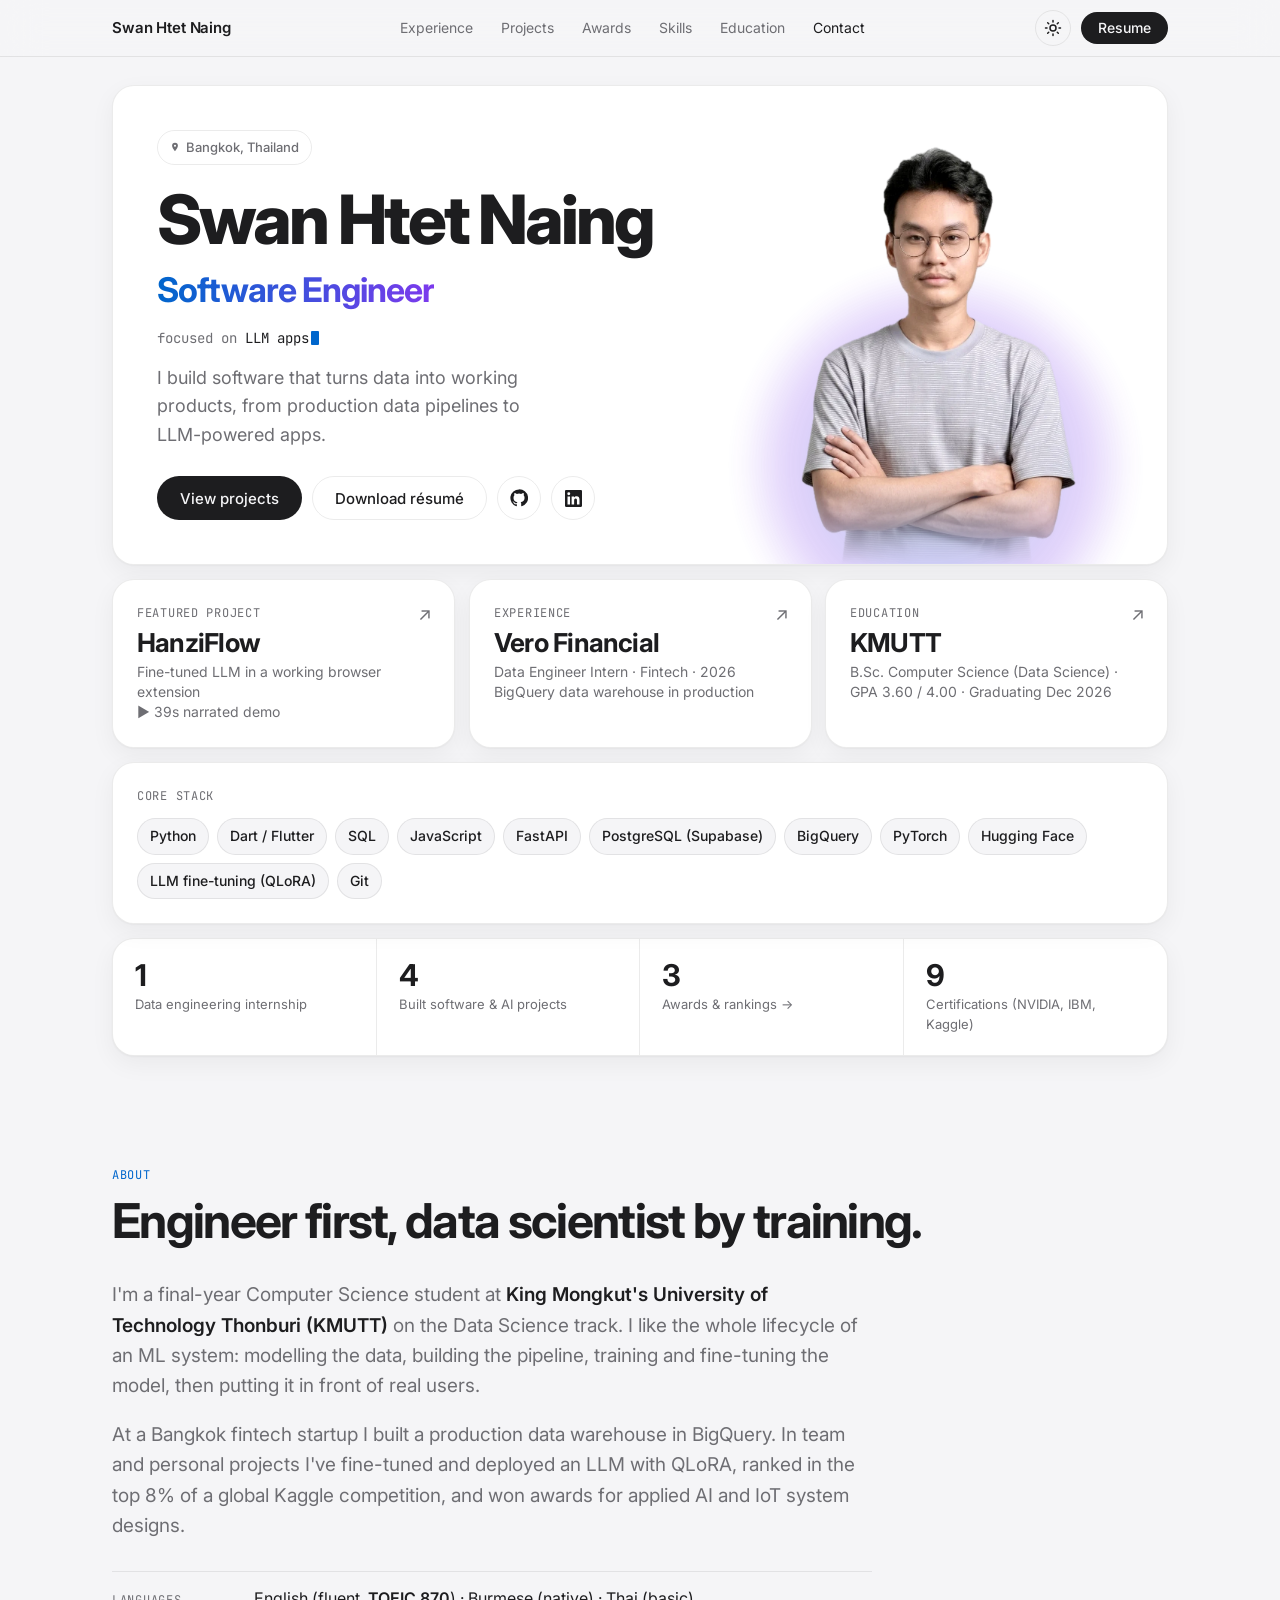
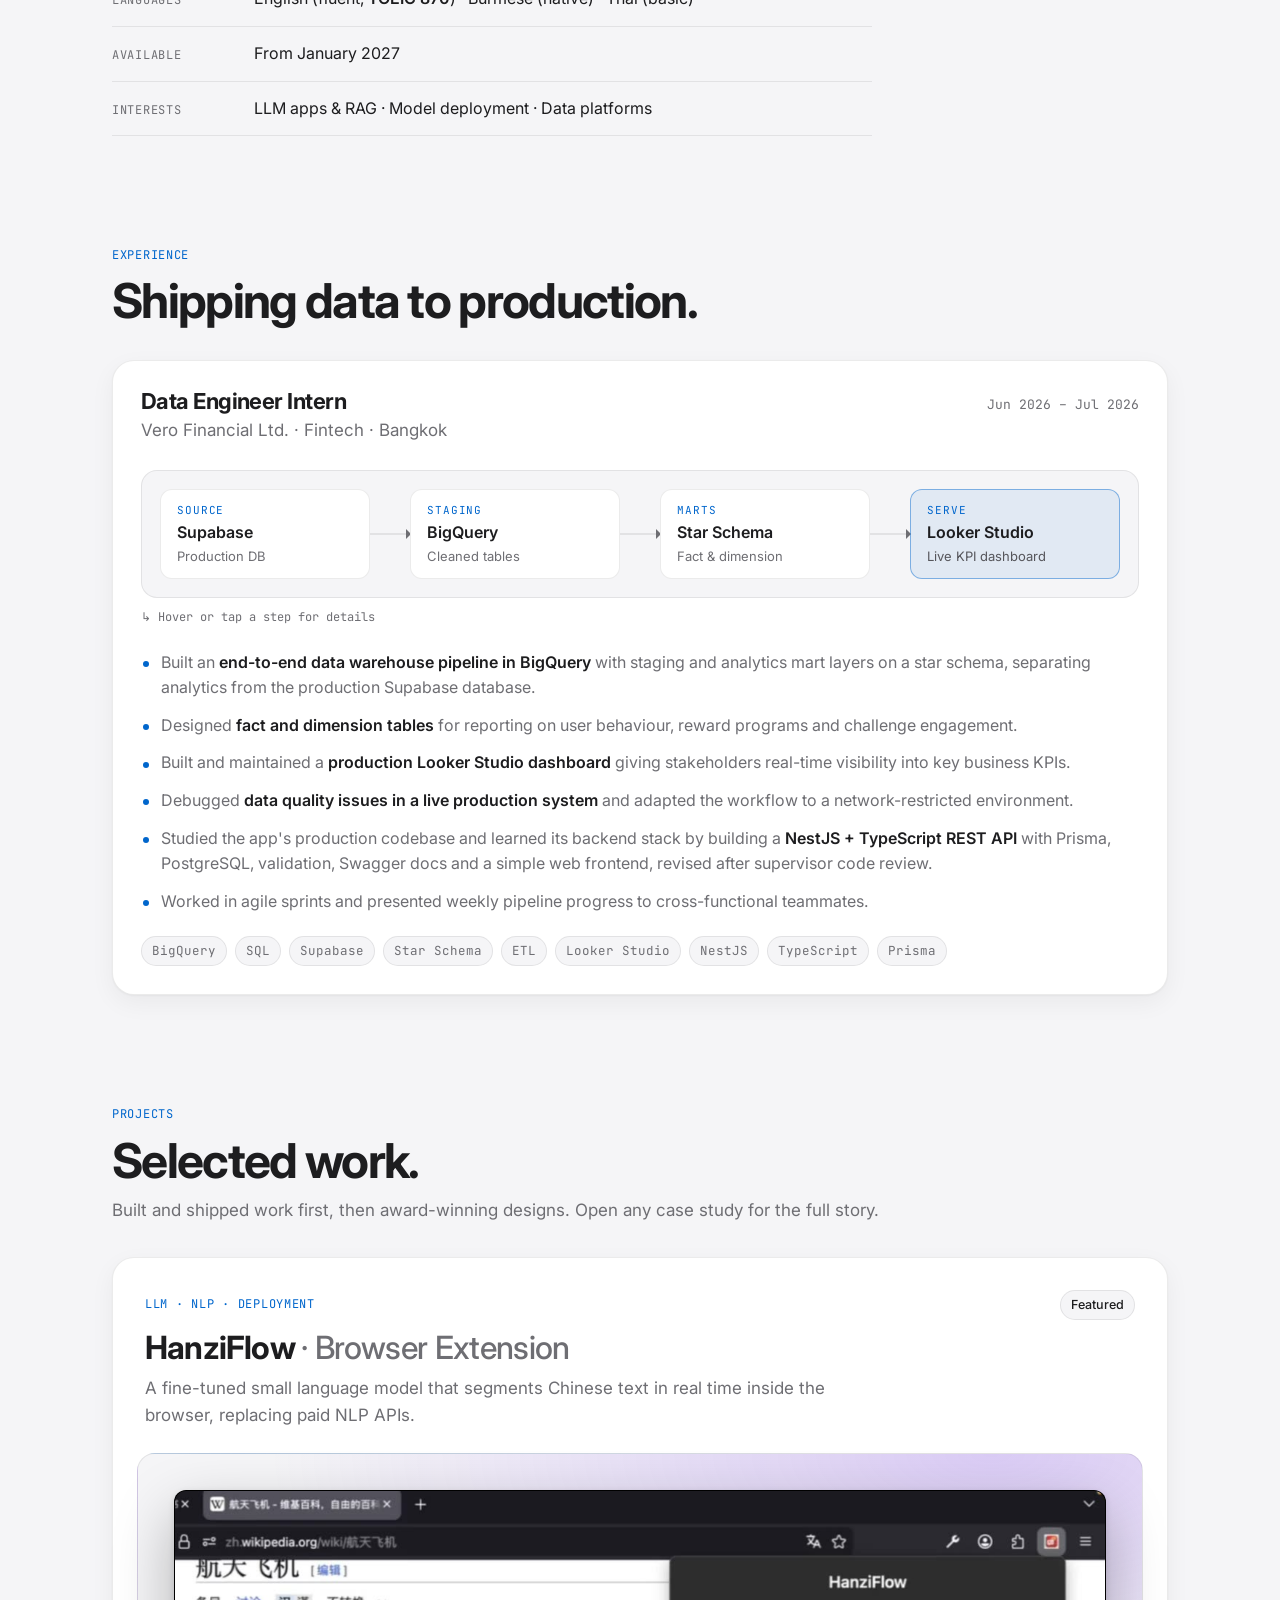
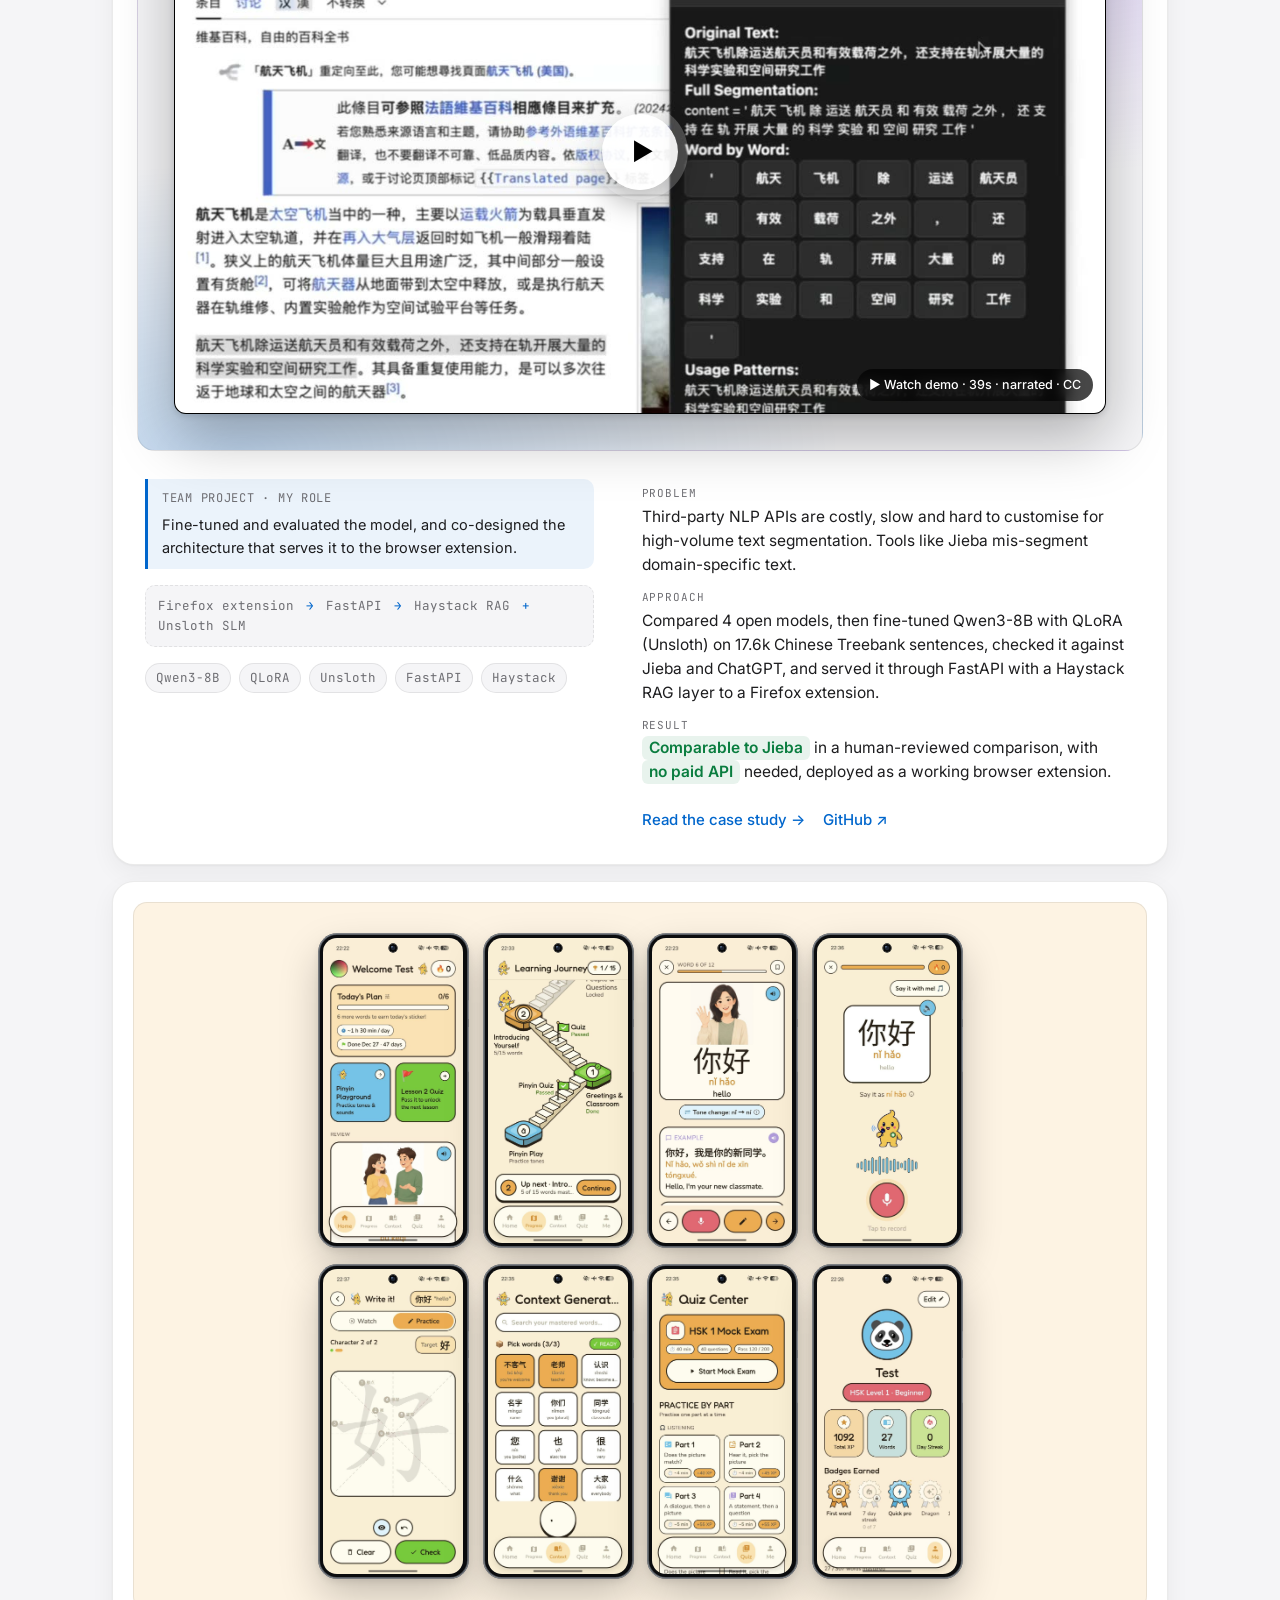
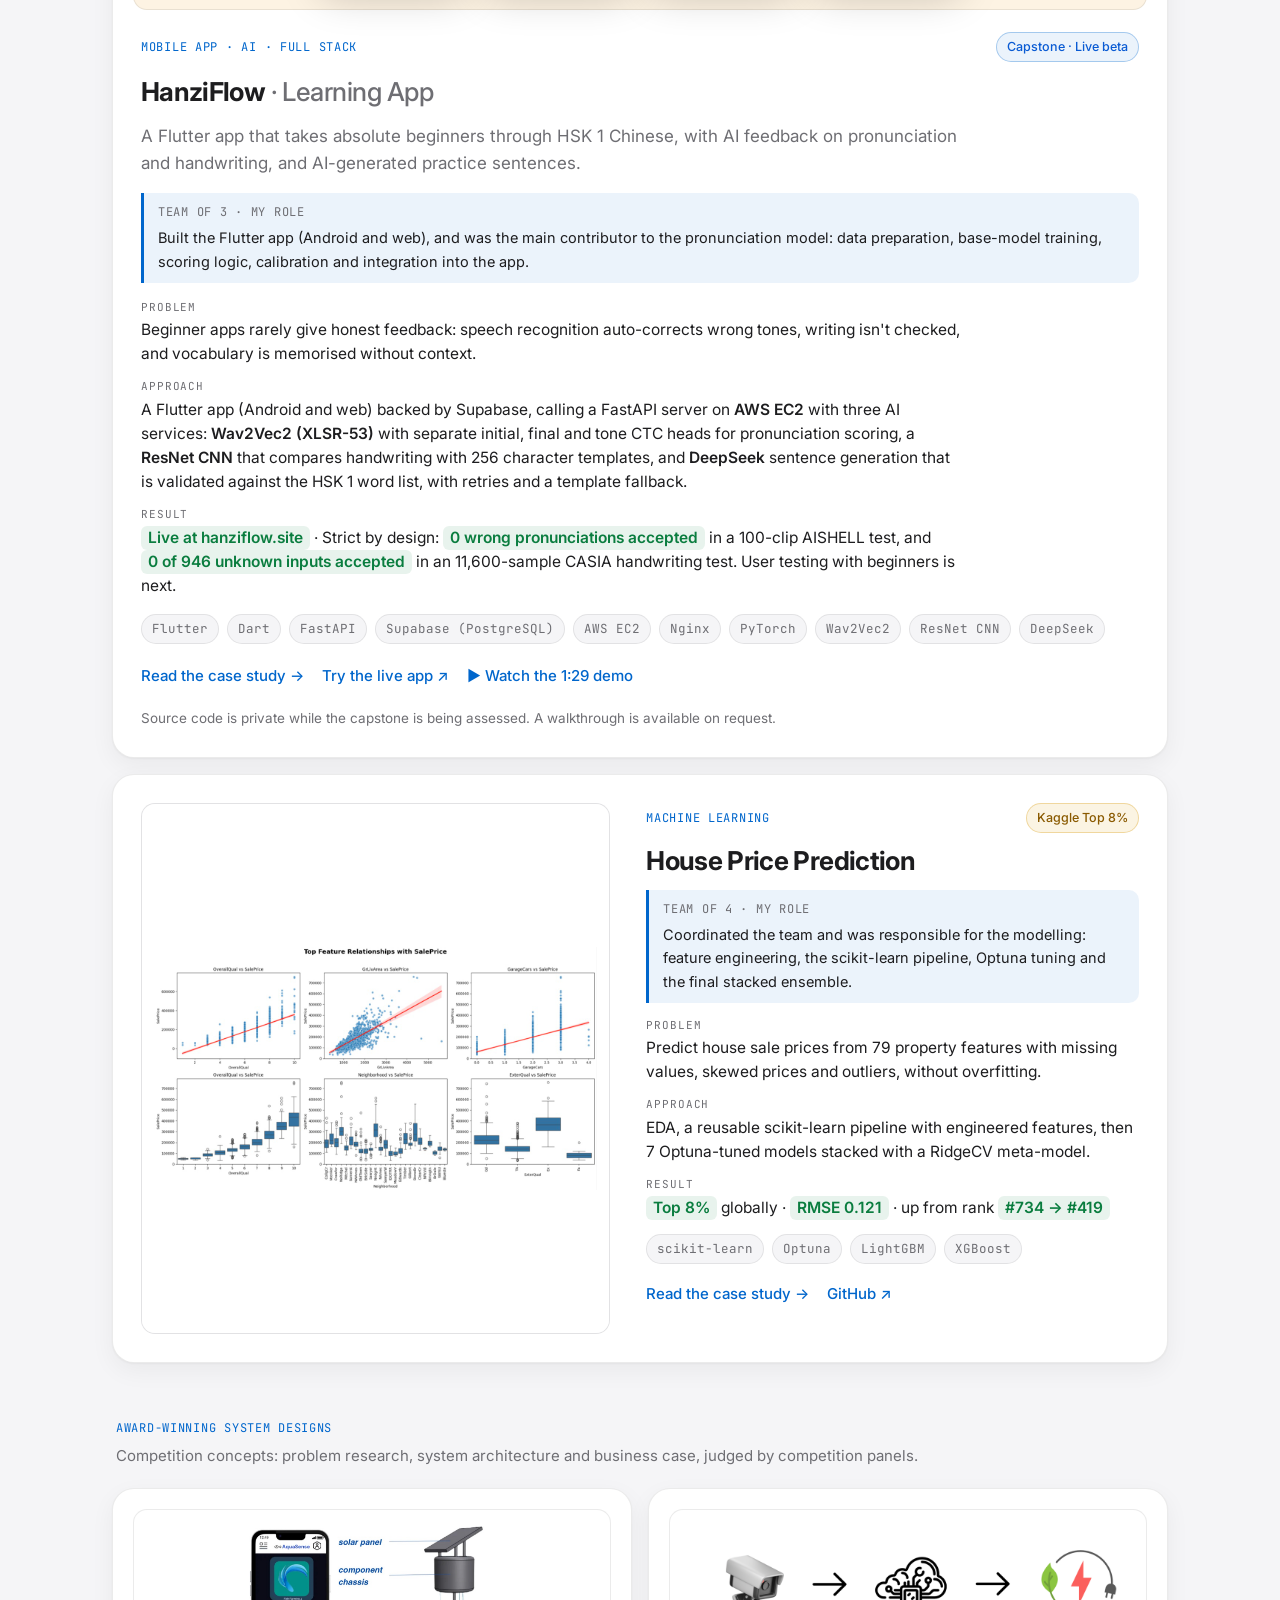
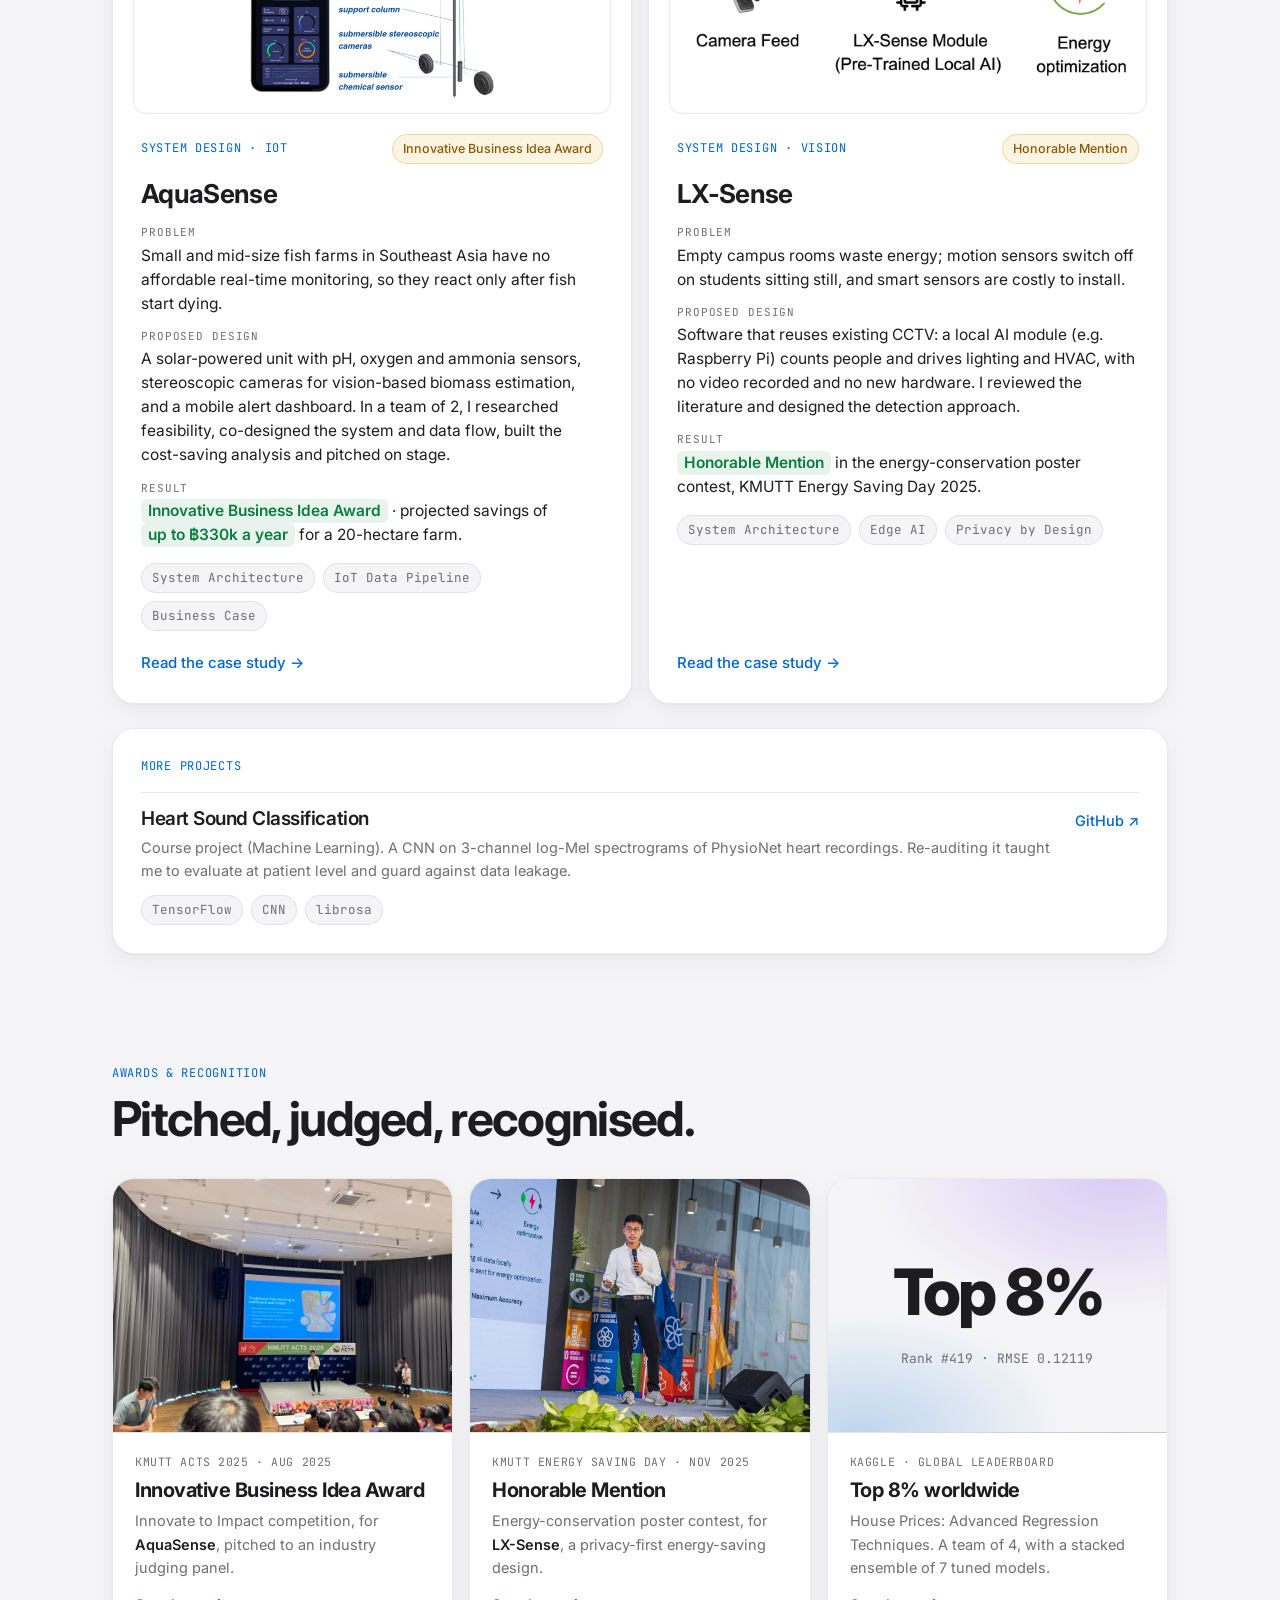
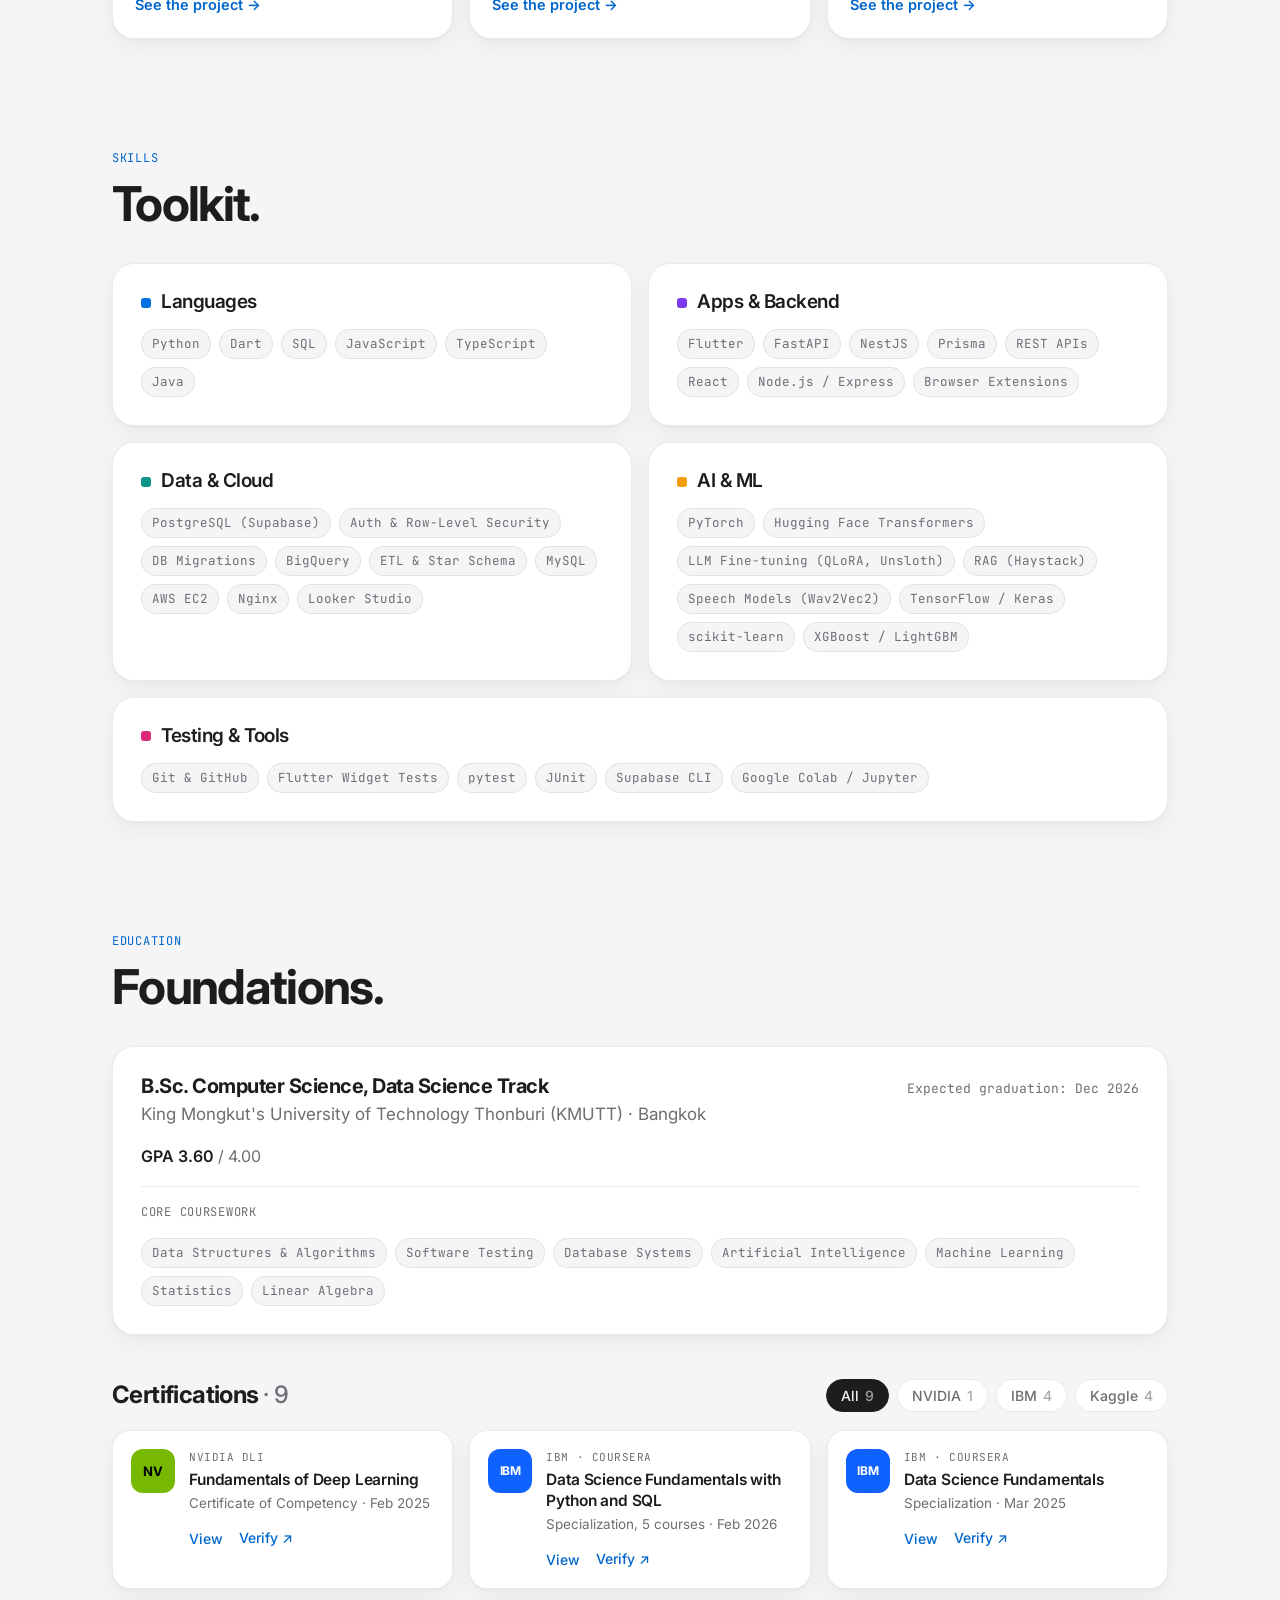
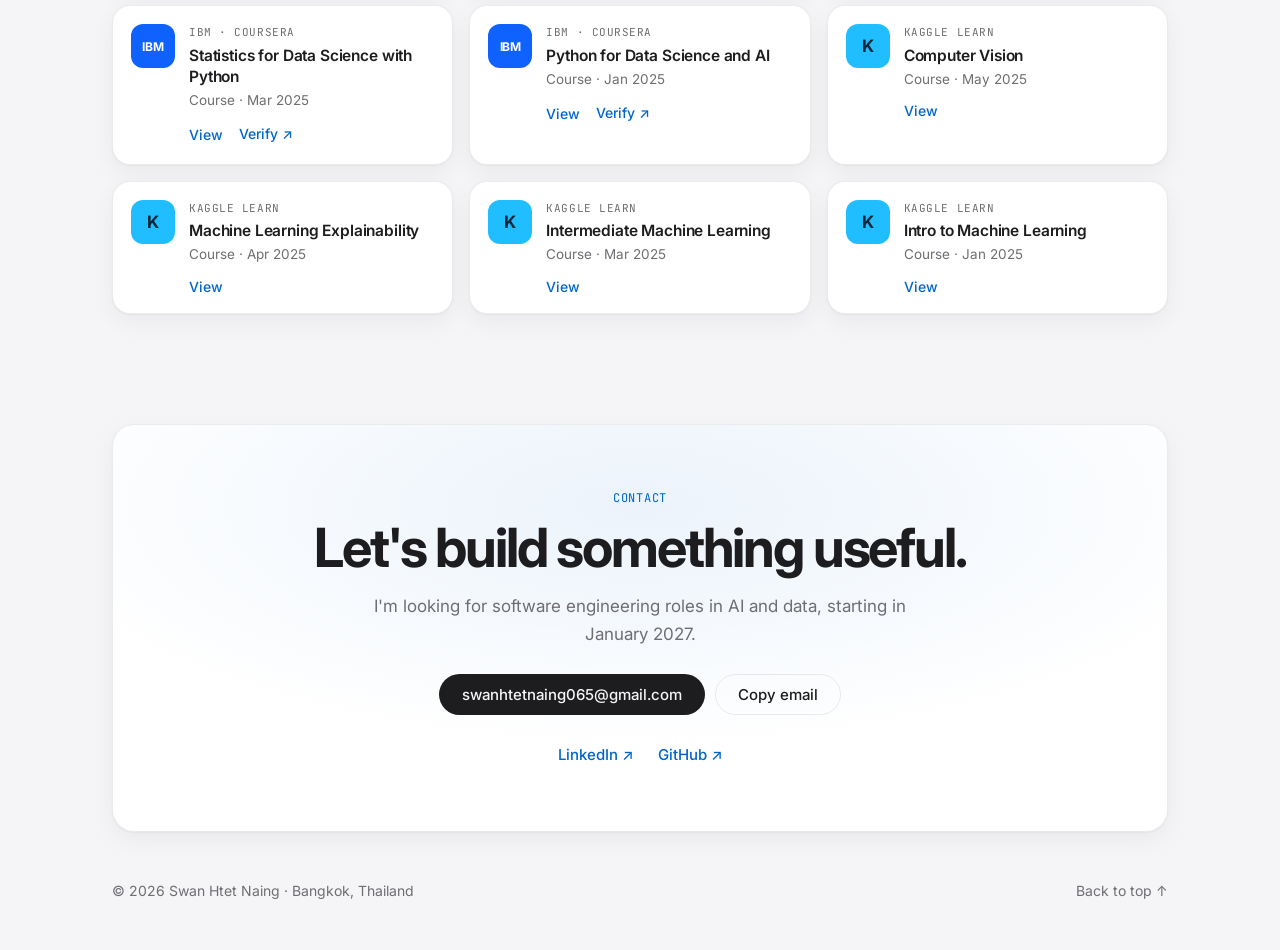
==== commit 1a26eba9: "Add "My role" section to the HanziFlow app case study Describe only my own part: built the Flutter a" ====
--- a/index.html
+++ b/index.html
@@ -263,7 +263,7 @@
           </div>
           <h3>HanziFlow <span class="h3-sub">· Learning App</span></h3>
           <p class="project__lead">A Flutter app that takes absolute beginners through HSK 1 Chinese, with AI feedback on pronunciation and handwriting, and AI-generated practice sentences.</p>
-          <p class="role-note"><span class="label">Team of 3 · my role</span>Built the Flutter app (Android and web), connected to Supabase and the AI services, and contributed to building the pronunciation model.</p>
+          <p class="role-note"><span class="label">Team of 3 · my role</span>Built the Flutter app (Android and web), and was the main contributor to the pronunciation model: data preparation, base-model training, scoring logic, calibration and integration into the app.</p>
           <dl class="par">
             <div><dt>Problem</dt><dd>Beginner apps rarely give honest feedback: speech recognition auto-corrects wrong tones, writing isn't checked, and vocabulary is memorised without context.</dd></div>
             <div><dt>Approach</dt><dd>A Flutter app (Android and web) backed by Supabase, calling a FastAPI server on <strong>AWS EC2</strong> with three AI services: <strong>Wav2Vec2 (XLSR-53)</strong> with separate initial, final and tone CTC heads for pronunciation scoring, a <strong>ResNet CNN</strong> that compares handwriting with 256 character templates, and <strong>DeepSeek</strong> sentence generation that is validated against the HSK 1 word list, with retries and a template fallback.</dd></div>
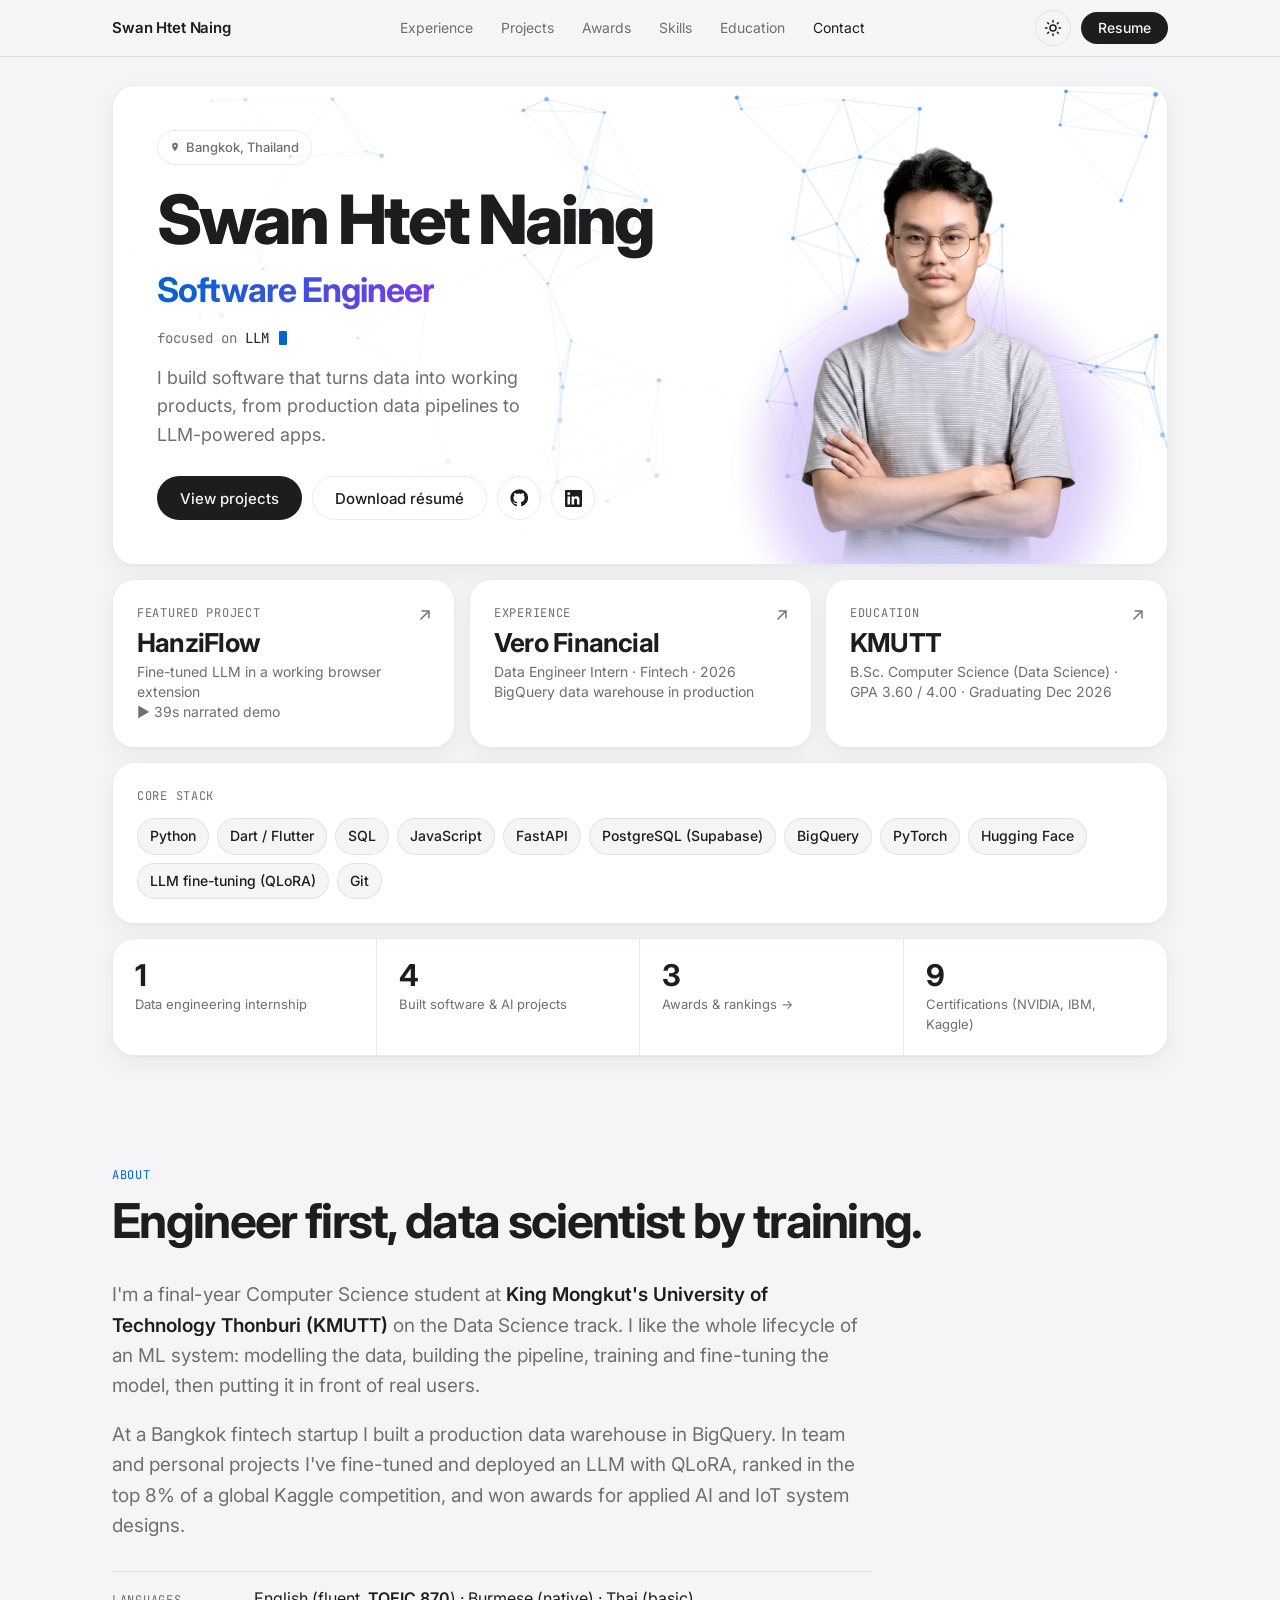
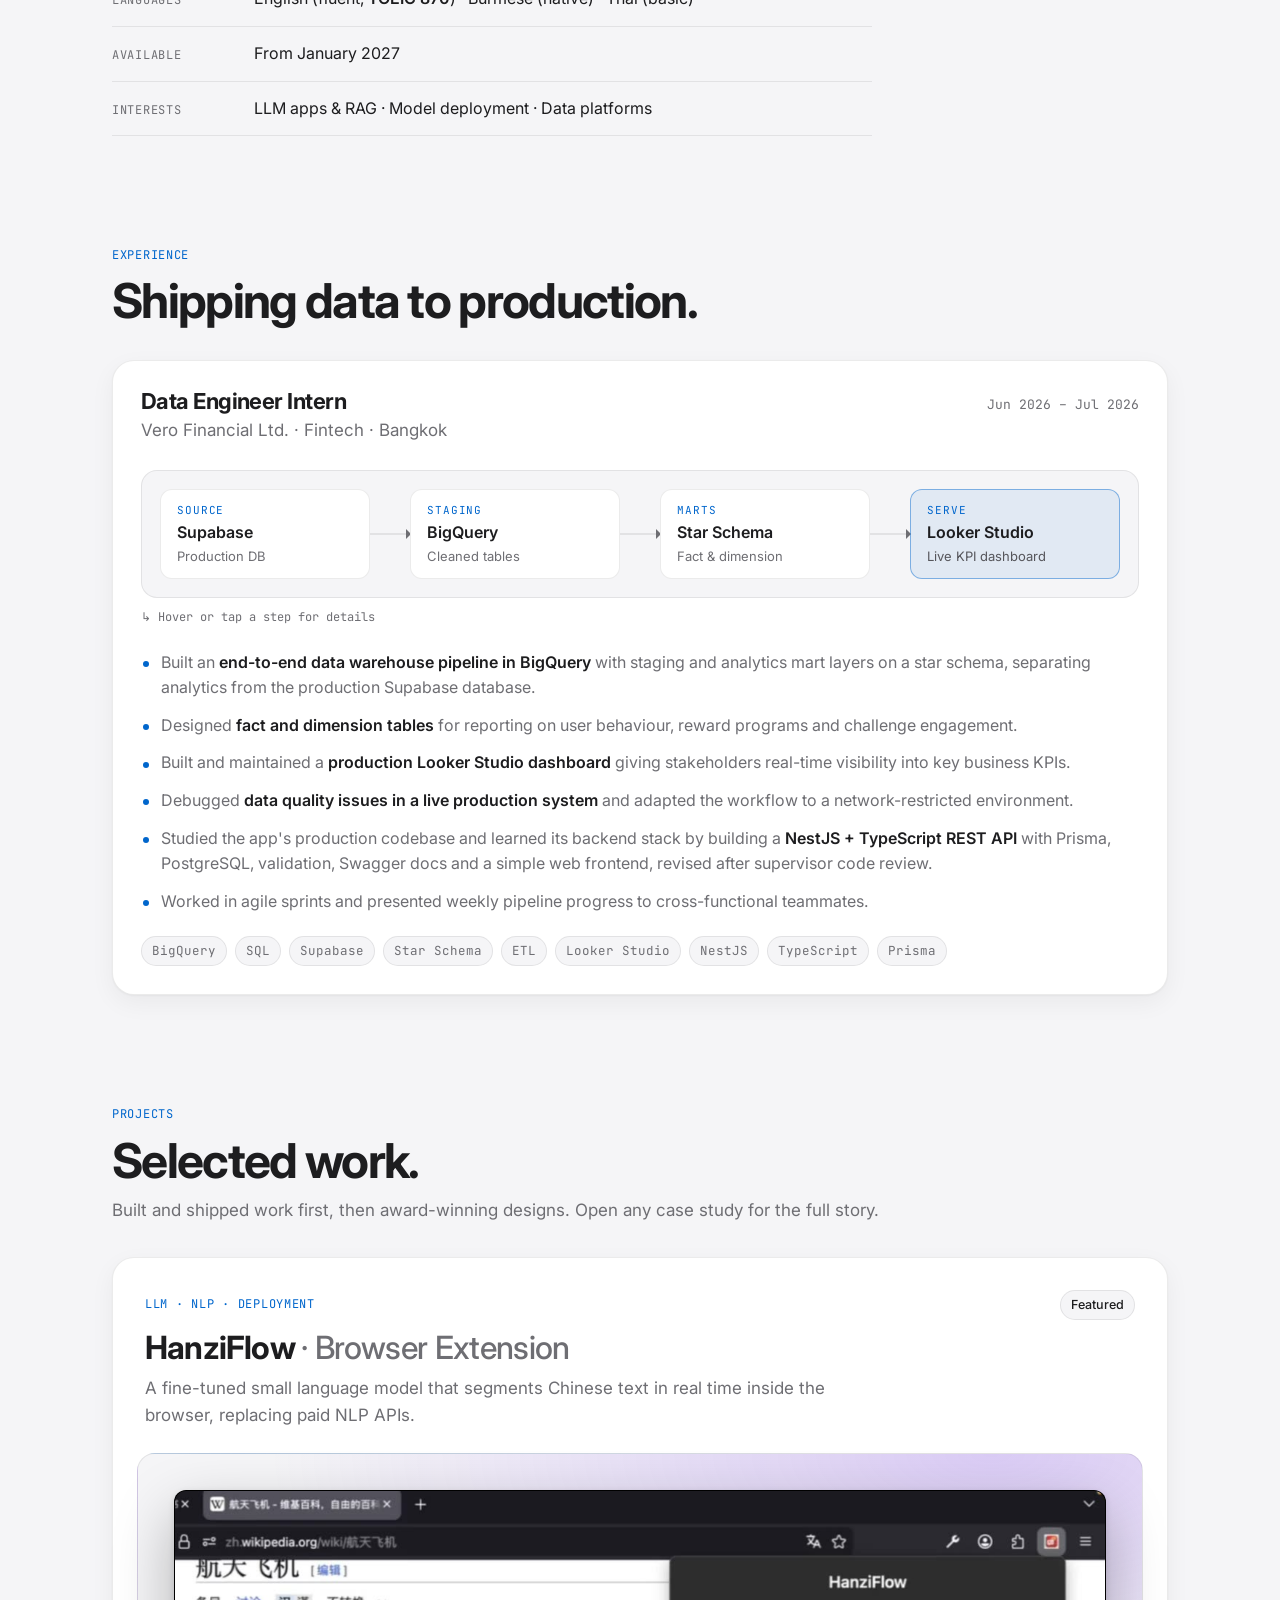
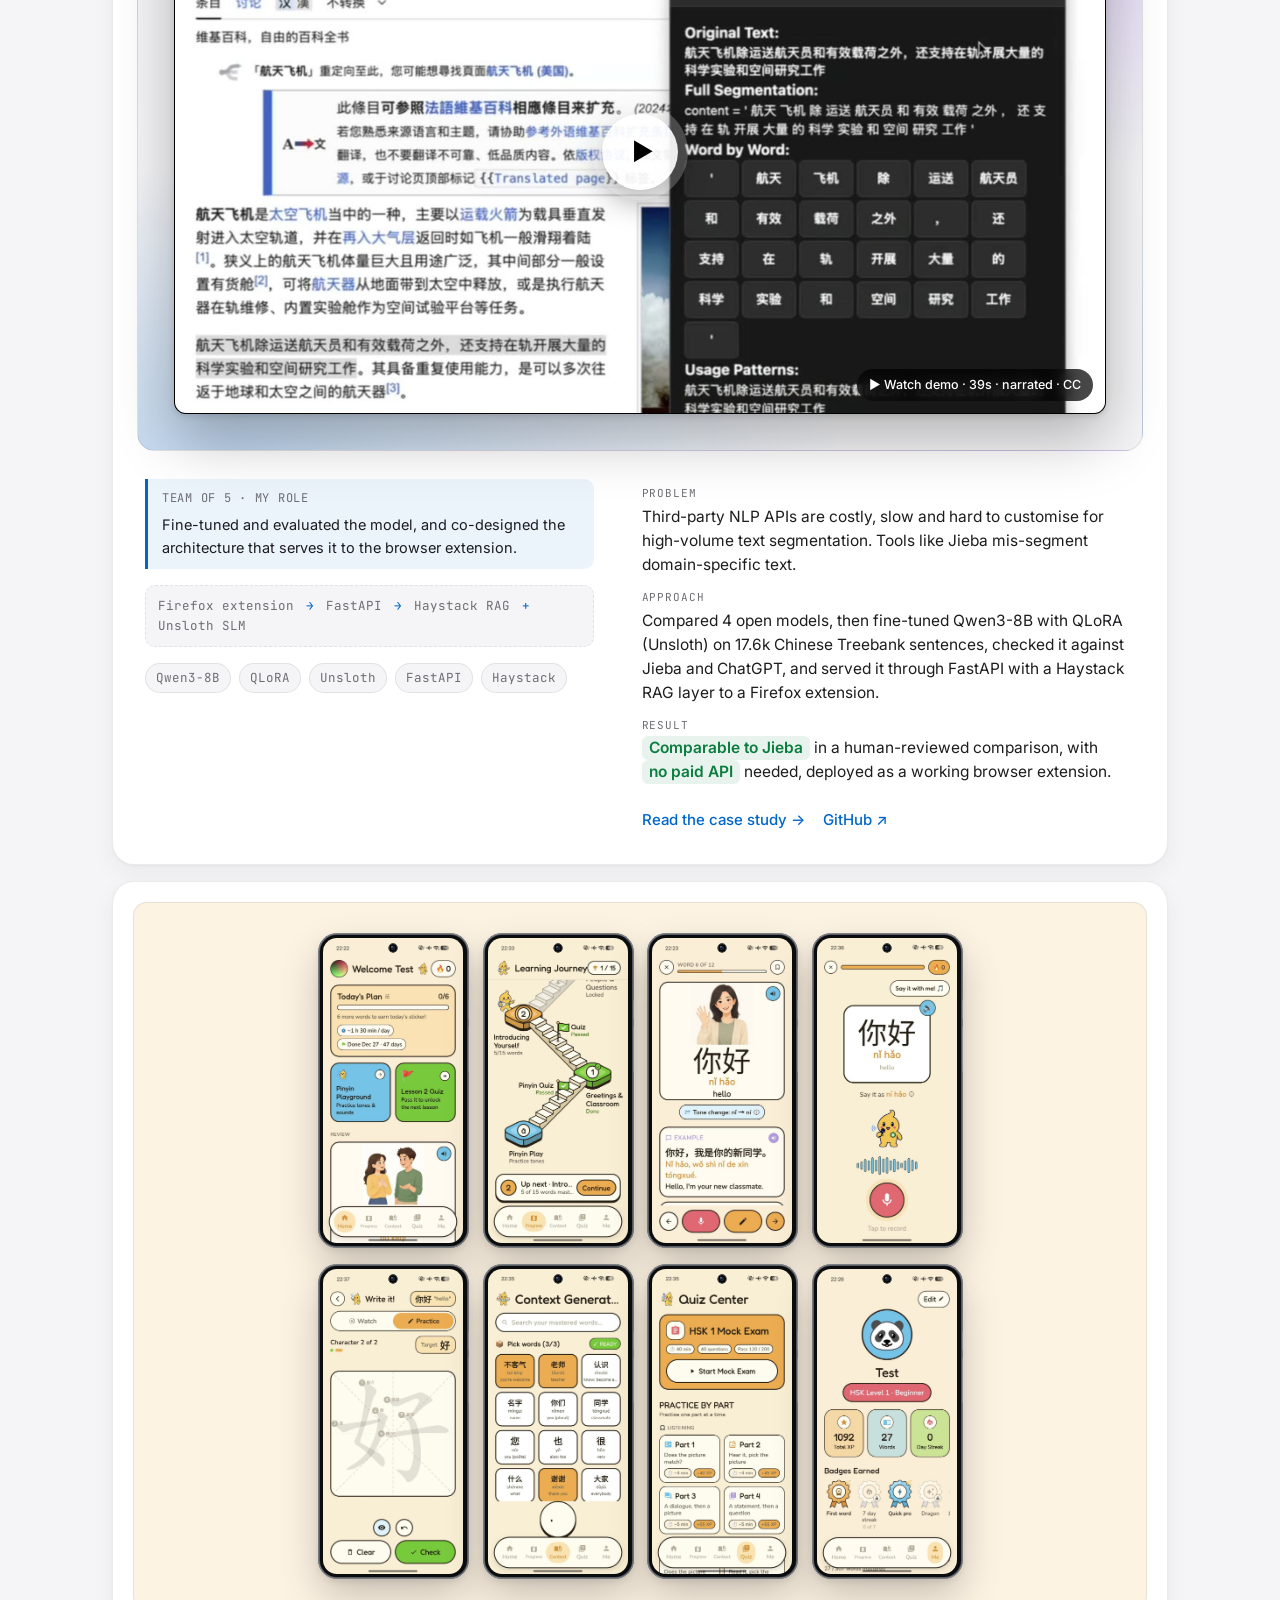
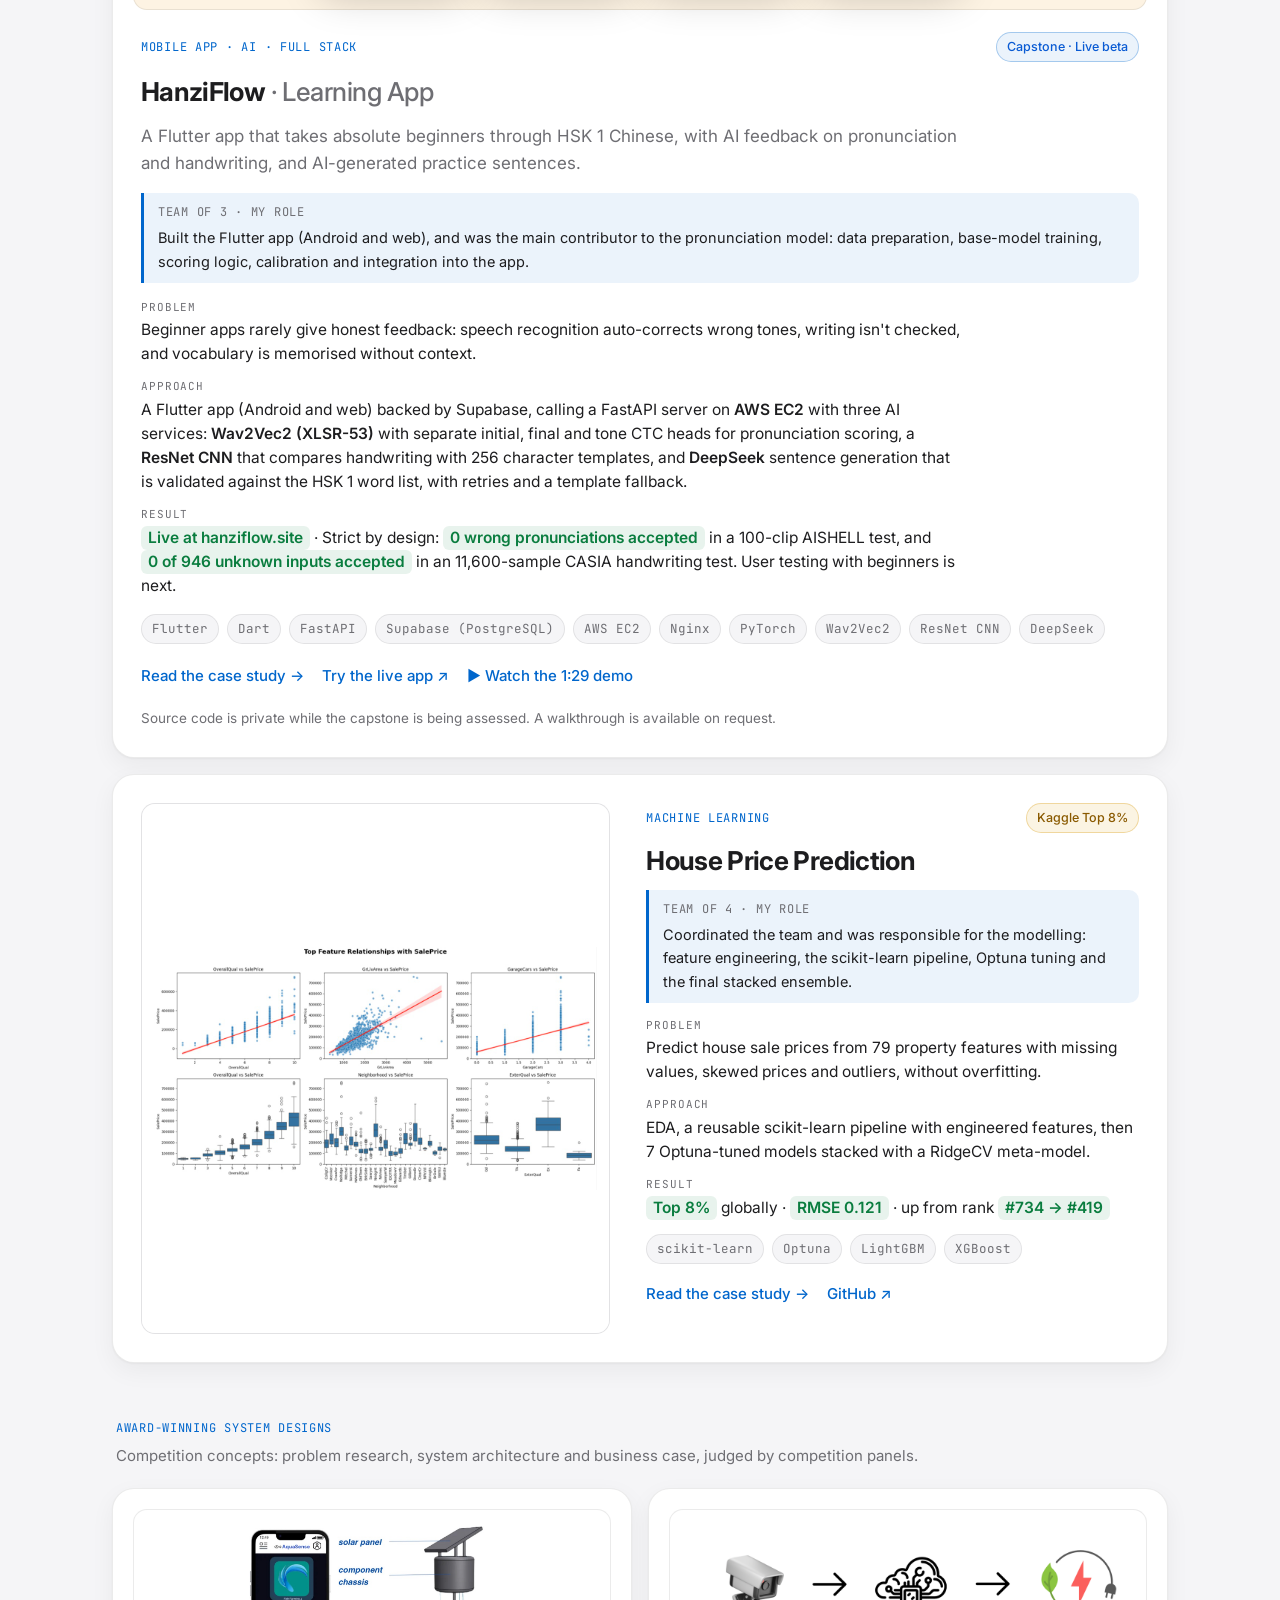
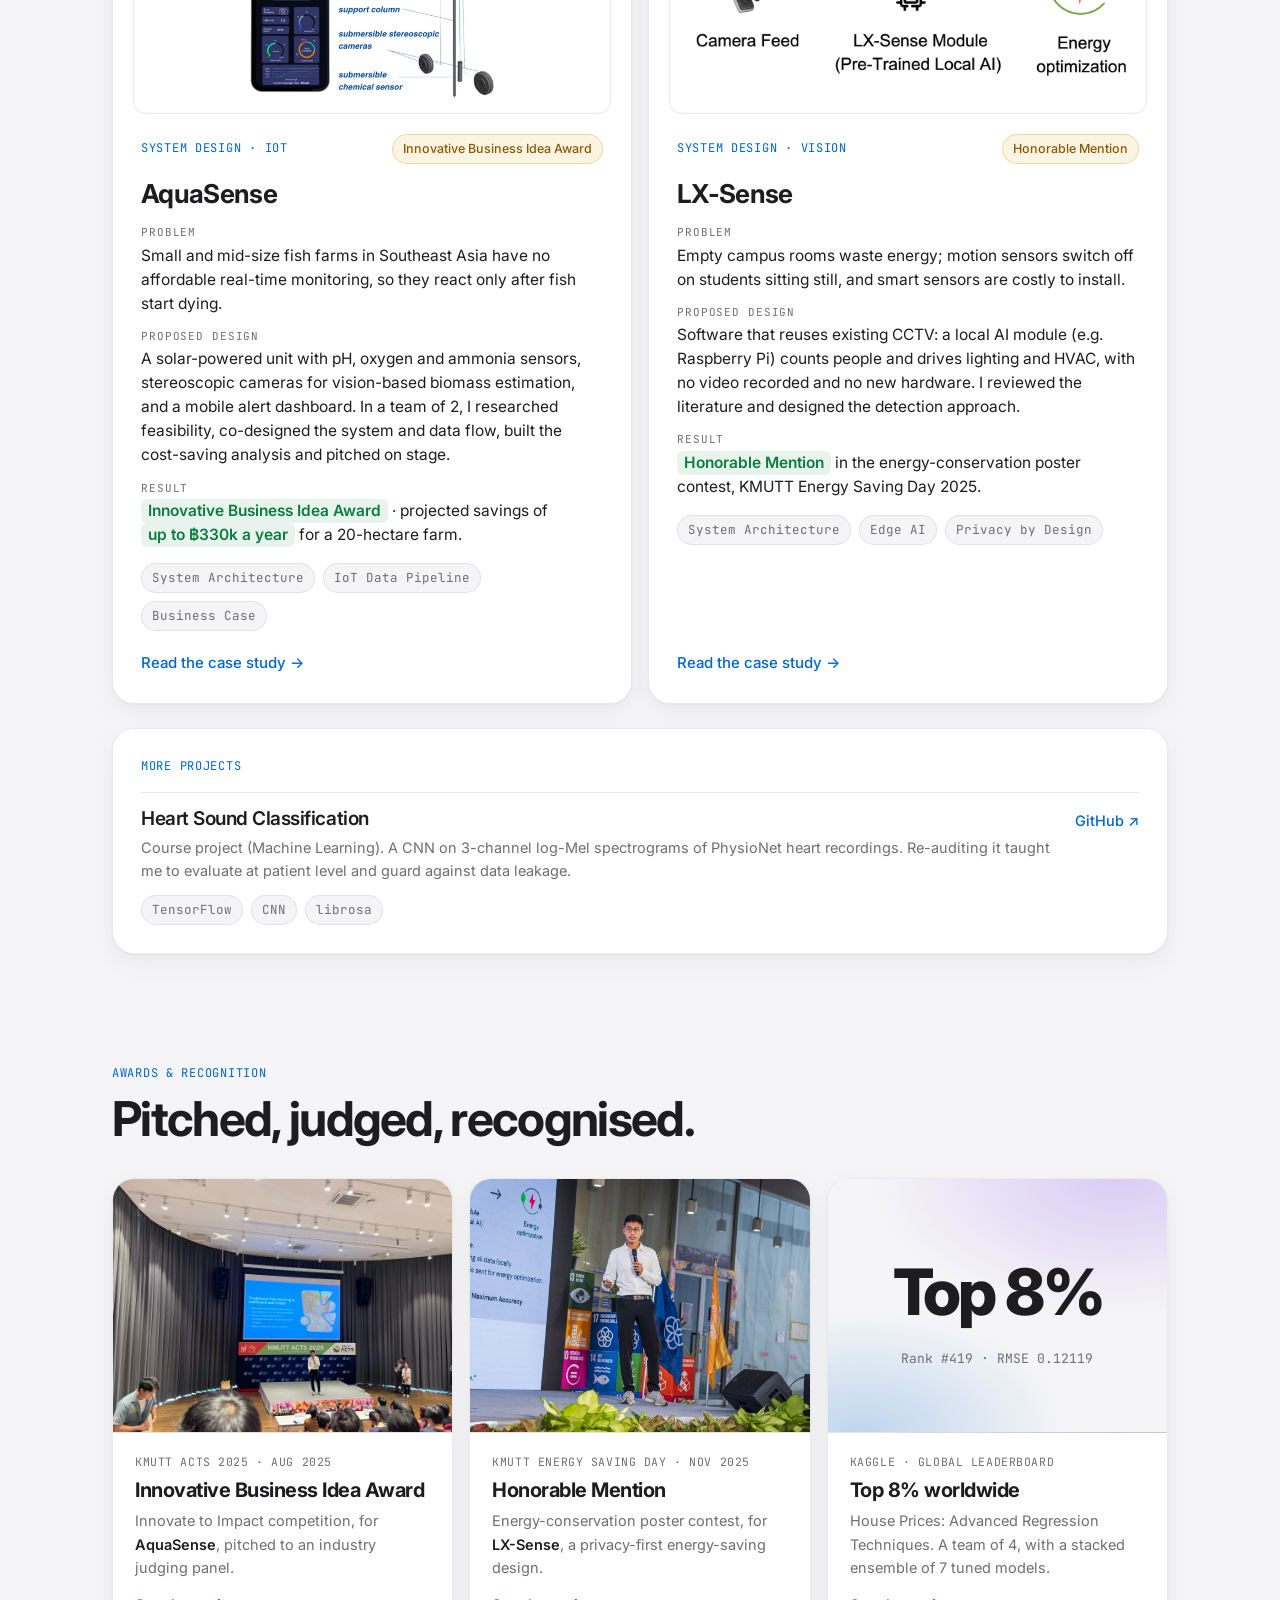
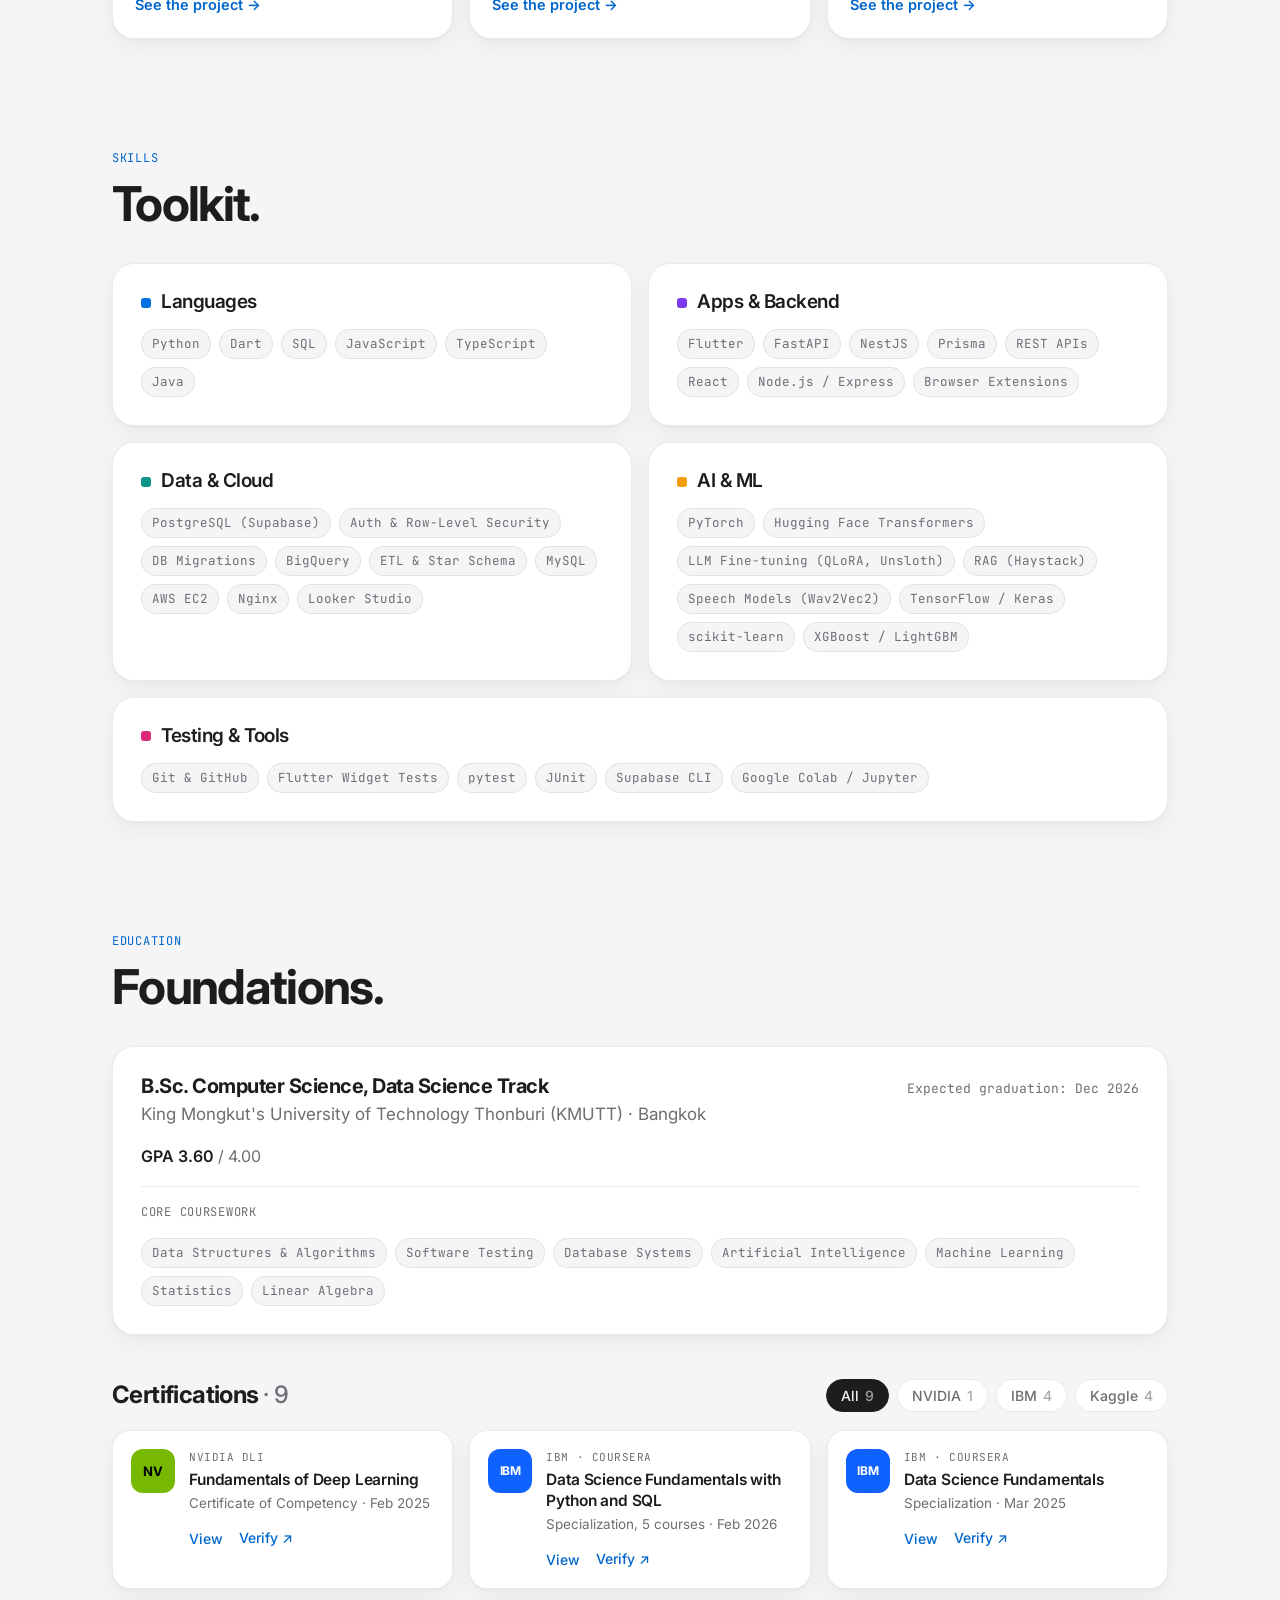
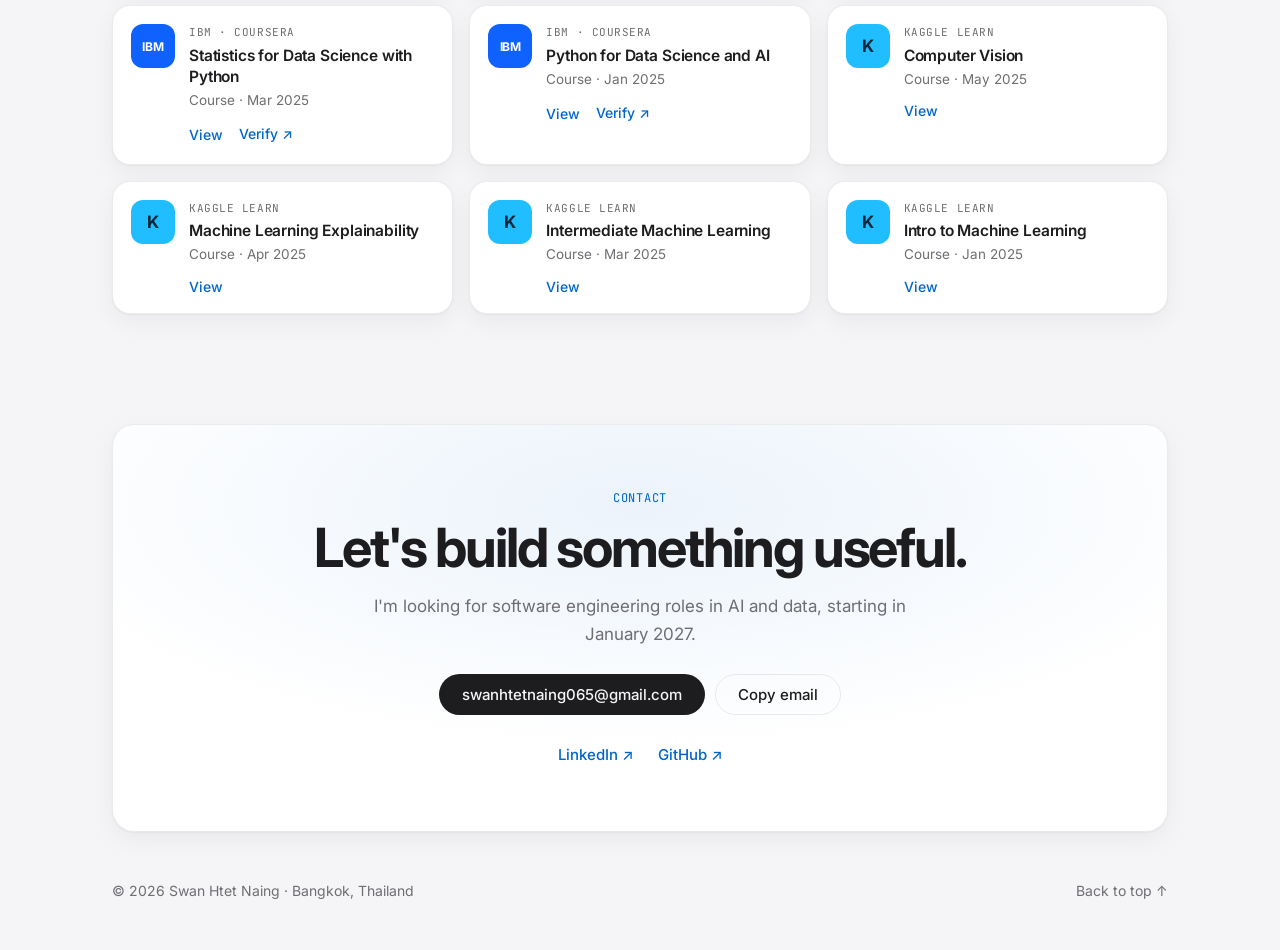
==== commit 64d9abce: "Home card: show team size (Team of 5) for the HanziFlow extension" ====
--- a/index.html
+++ b/index.html
@@ -236,7 +236,7 @@
 
           <div class="featured__grid">
             <div class="featured__intro">
-              <p class="role-note"><span class="label">Team project · my role</span>Fine-tuned and evaluated the model, and co-designed the architecture that serves it to the browser extension.</p>
+              <p class="role-note"><span class="label">Team of 5 · my role</span>Fine-tuned and evaluated the model, and co-designed the architecture that serves it to the browser extension.</p>
               <p class="flow mono" aria-label="Architecture">Firefox extension <span>→</span> FastAPI <span>→</span> Haystack RAG <span>+</span> Unsloth SLM</p>
               <ul class="chips chips--sm"><li>Qwen3-8B</li><li>QLoRA</li><li>Unsloth</li><li>FastAPI</li><li>Haystack</li></ul>
             </div>
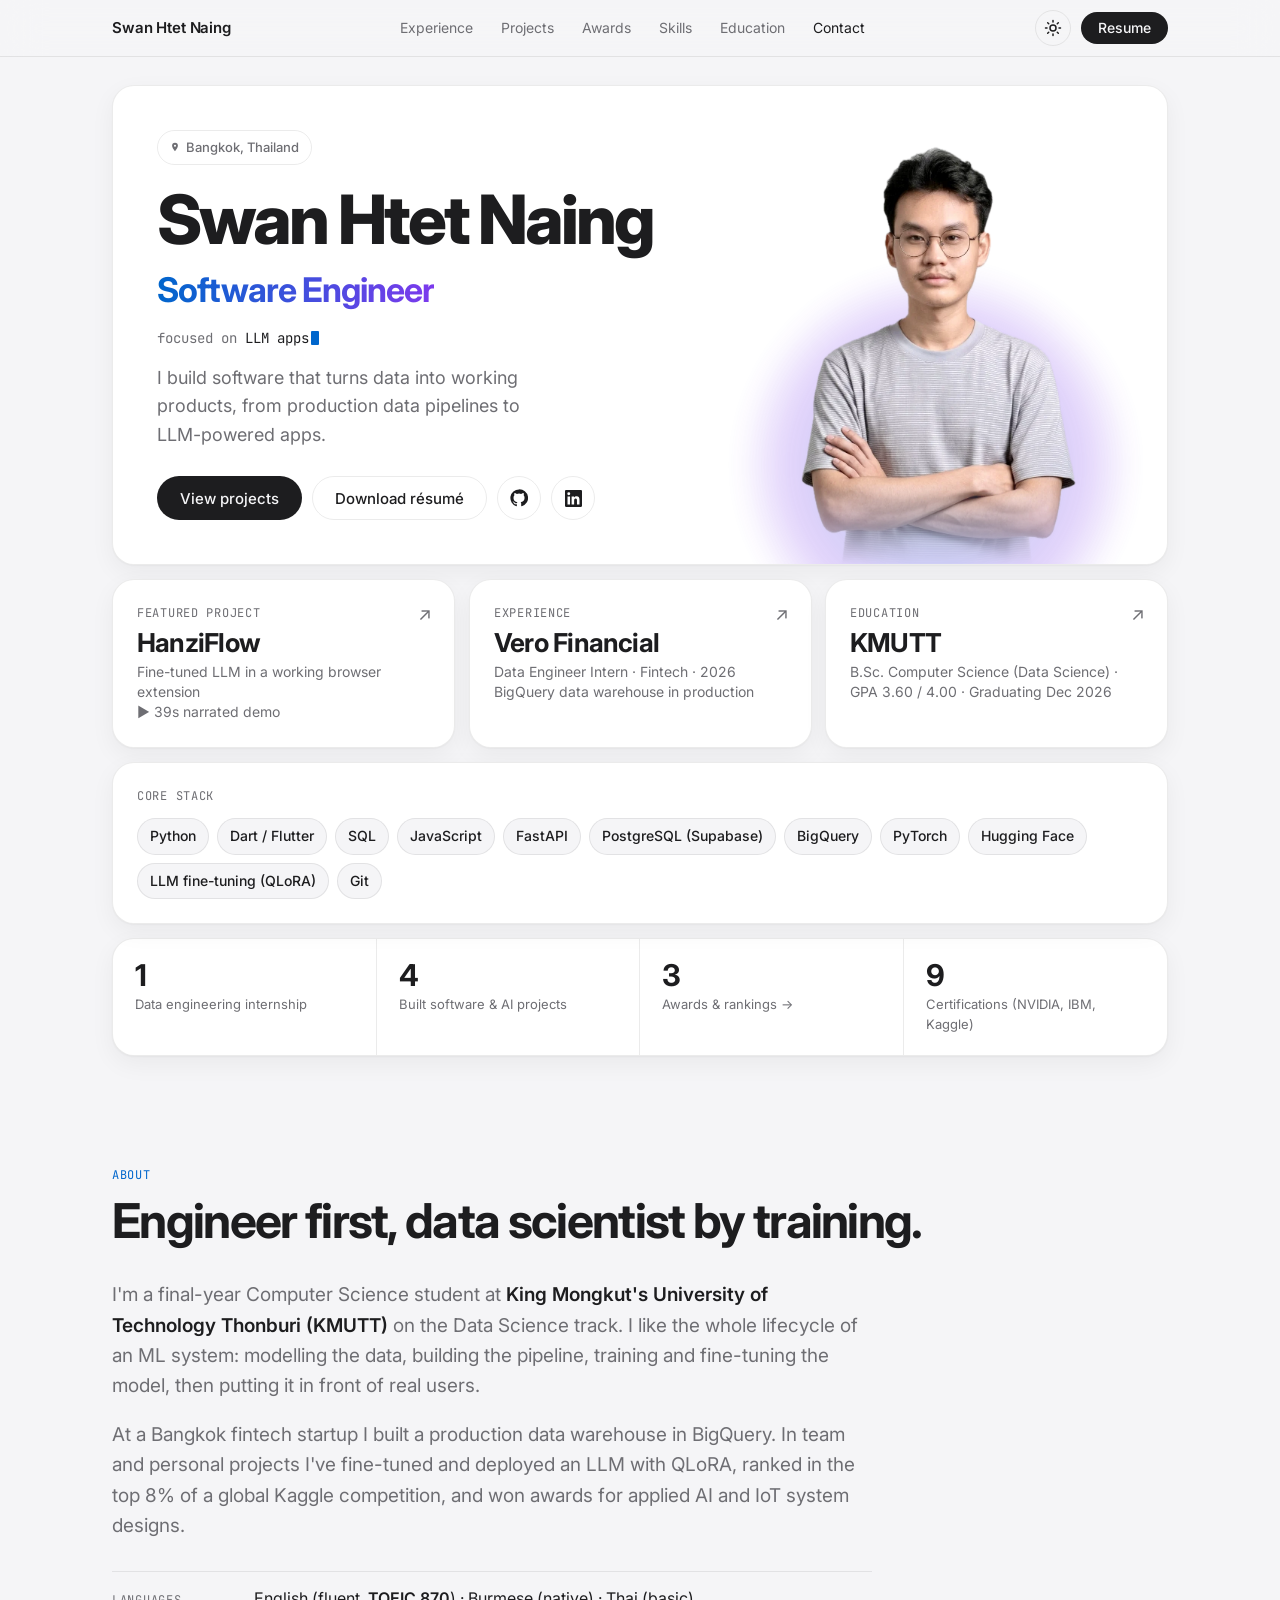
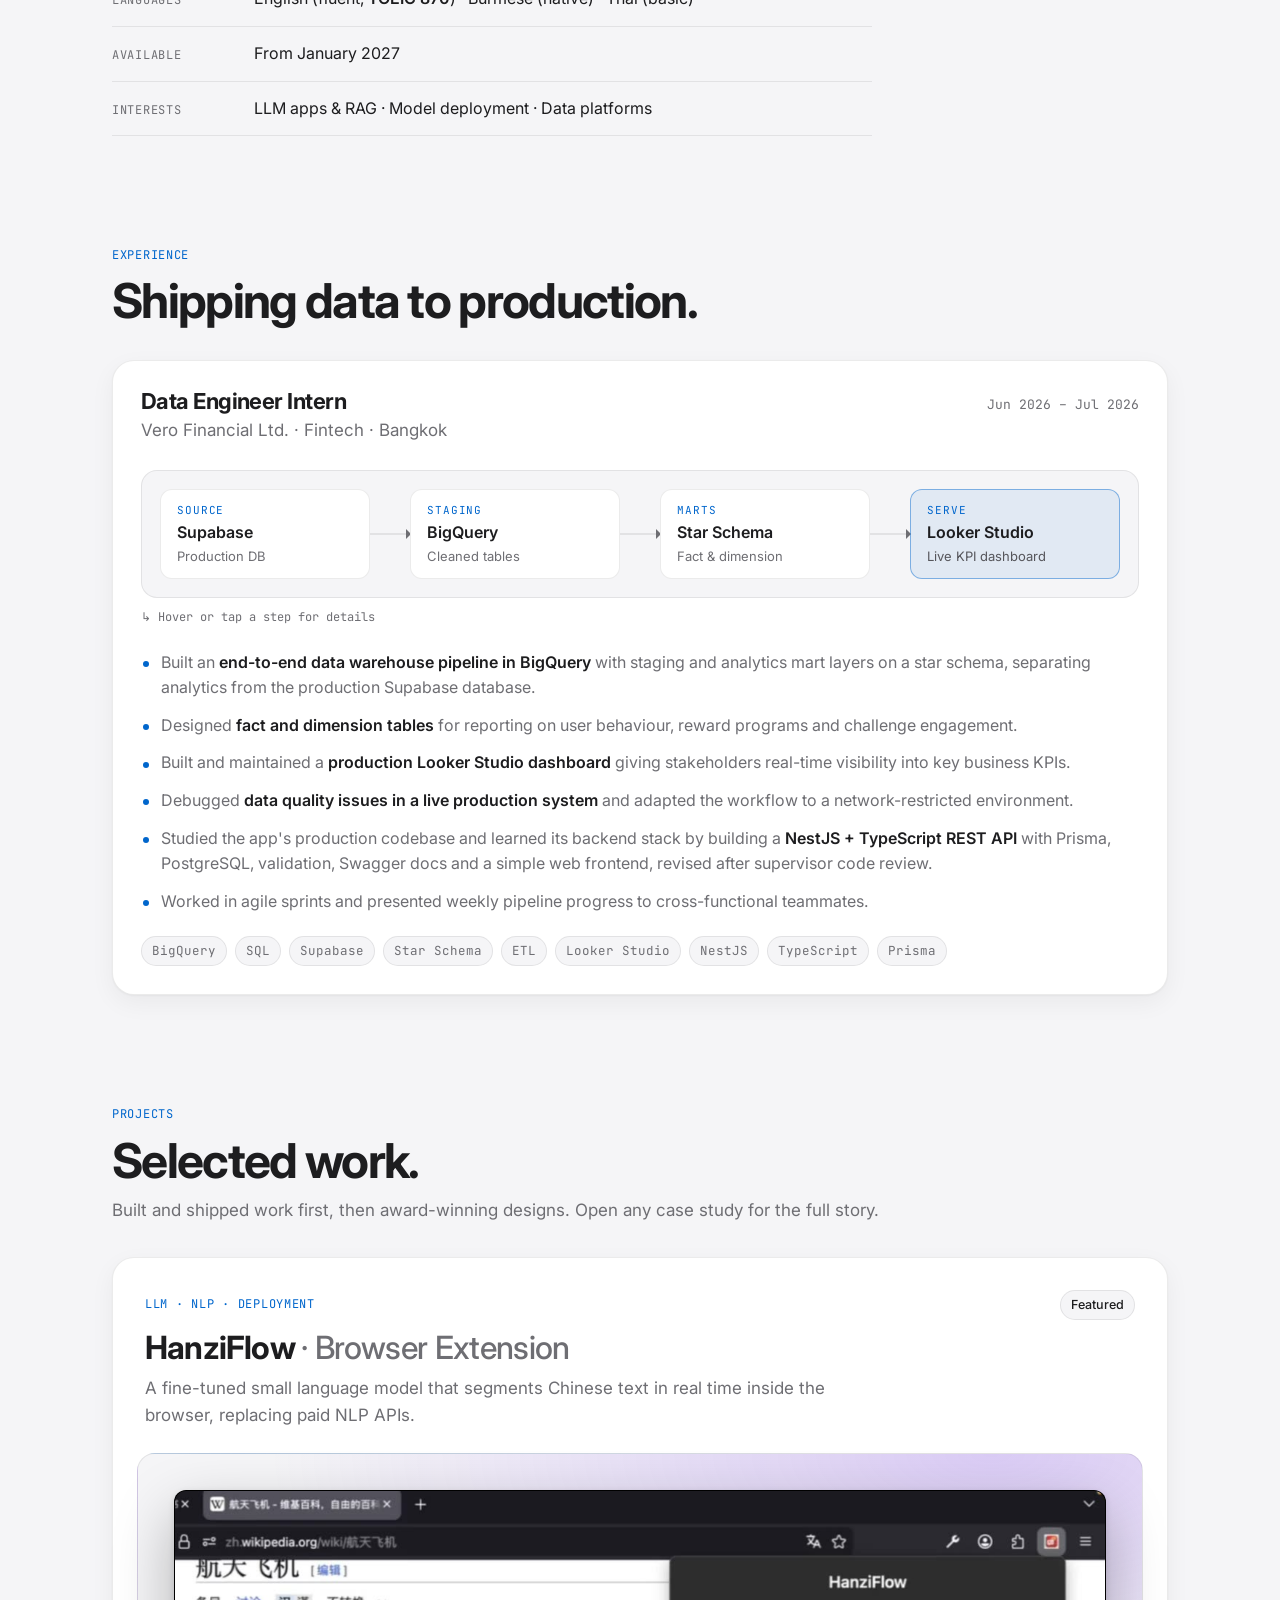
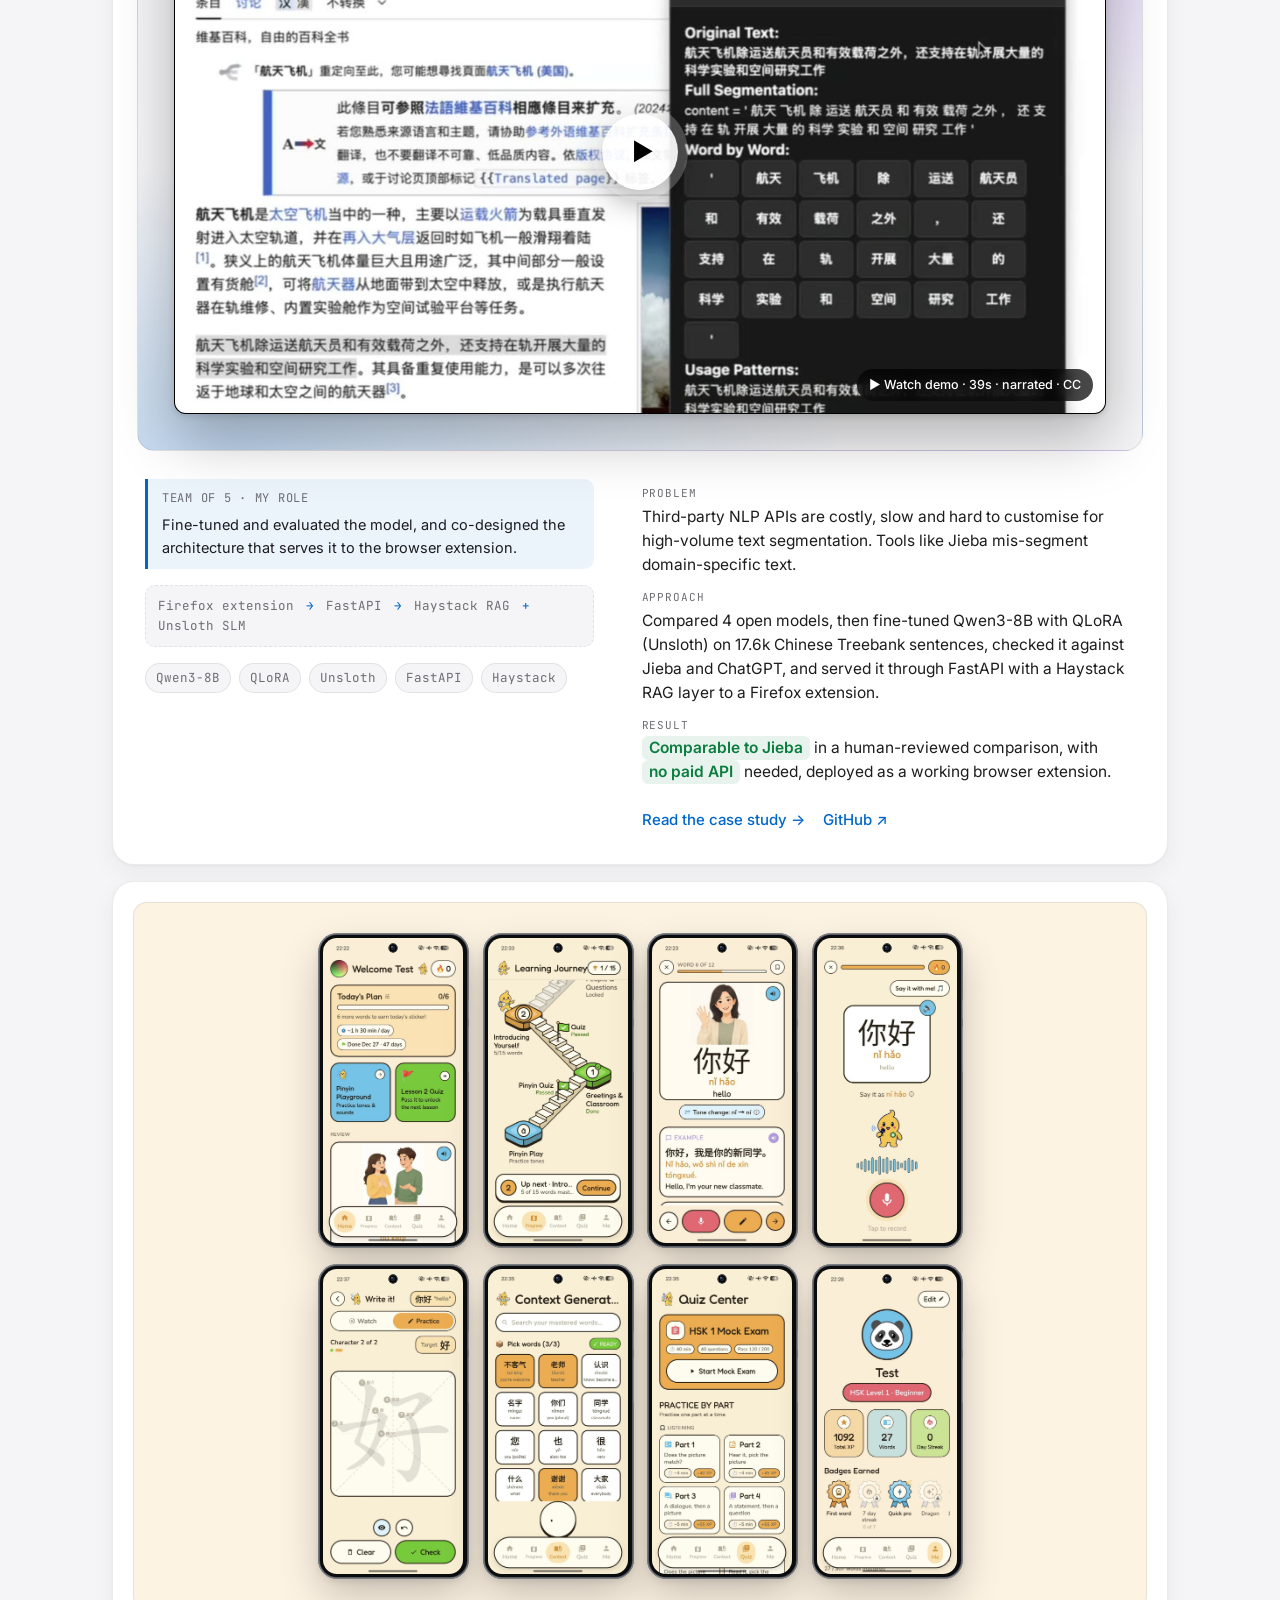
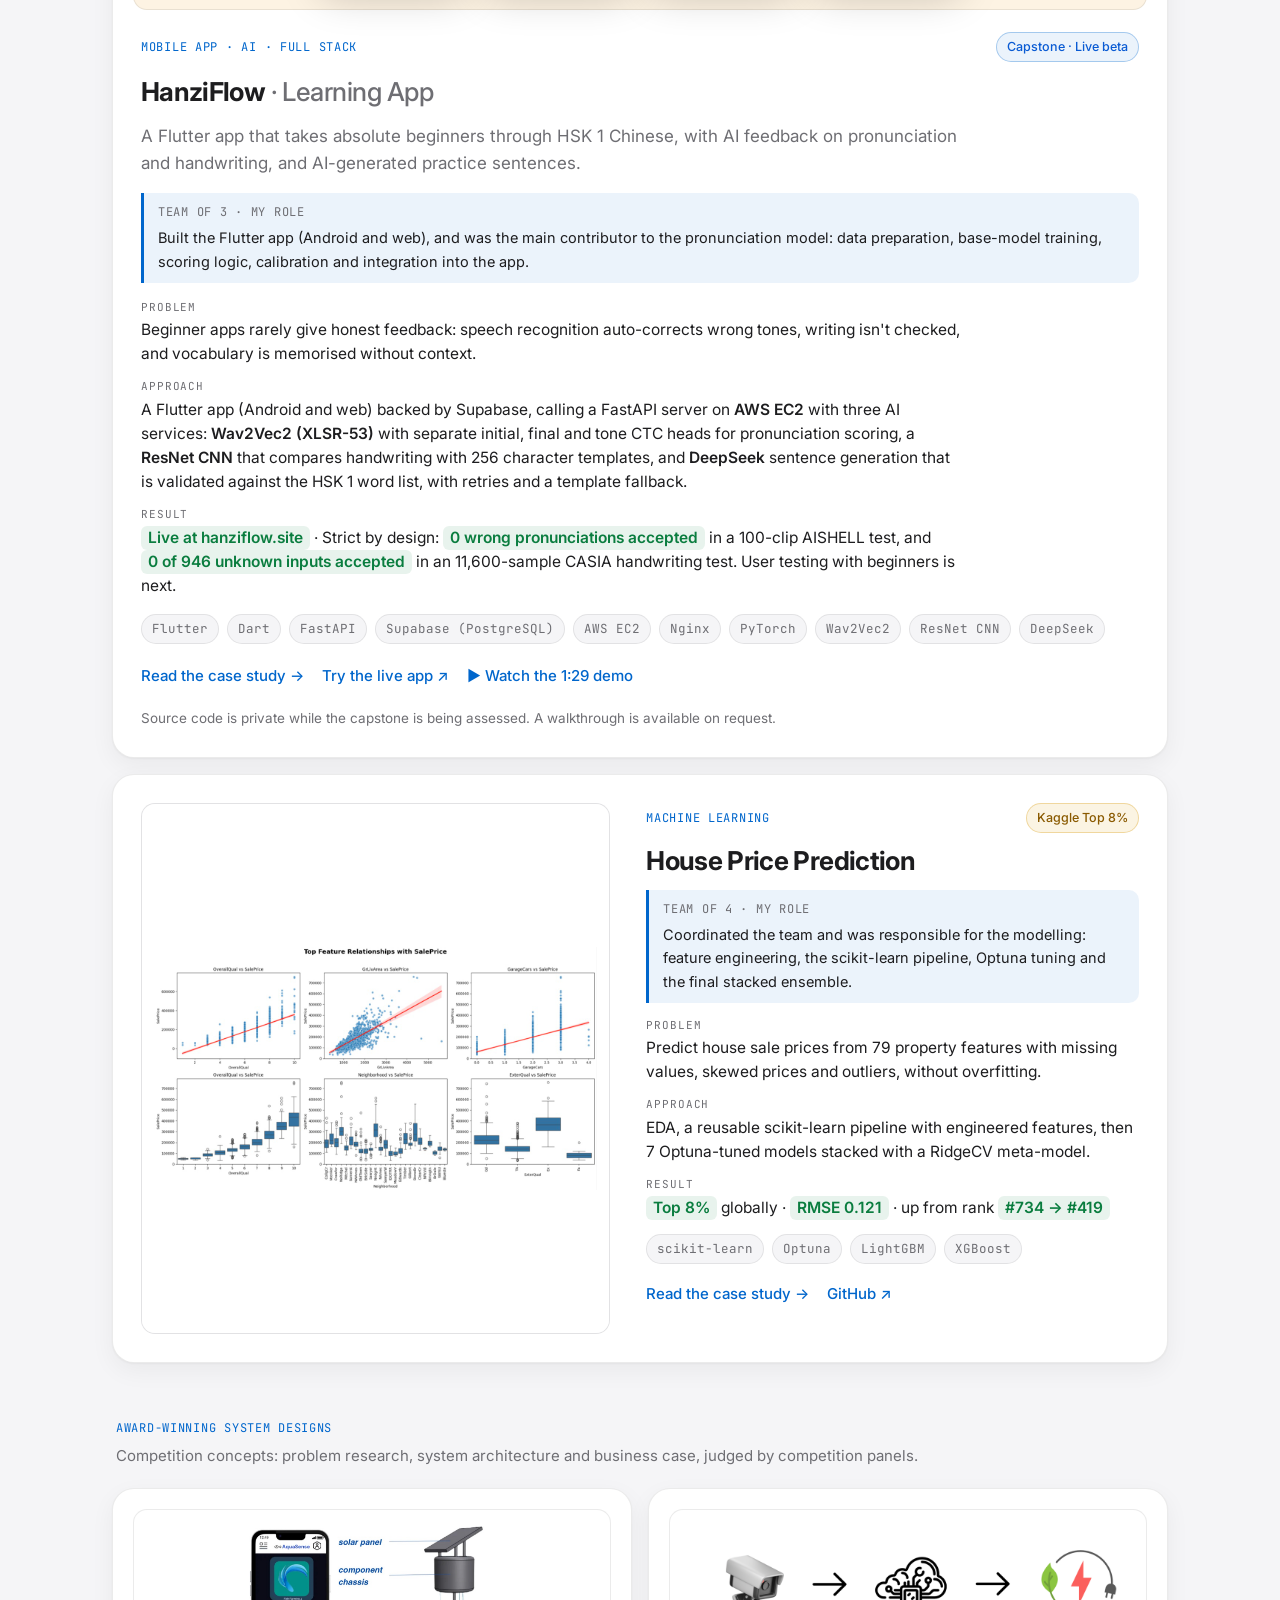
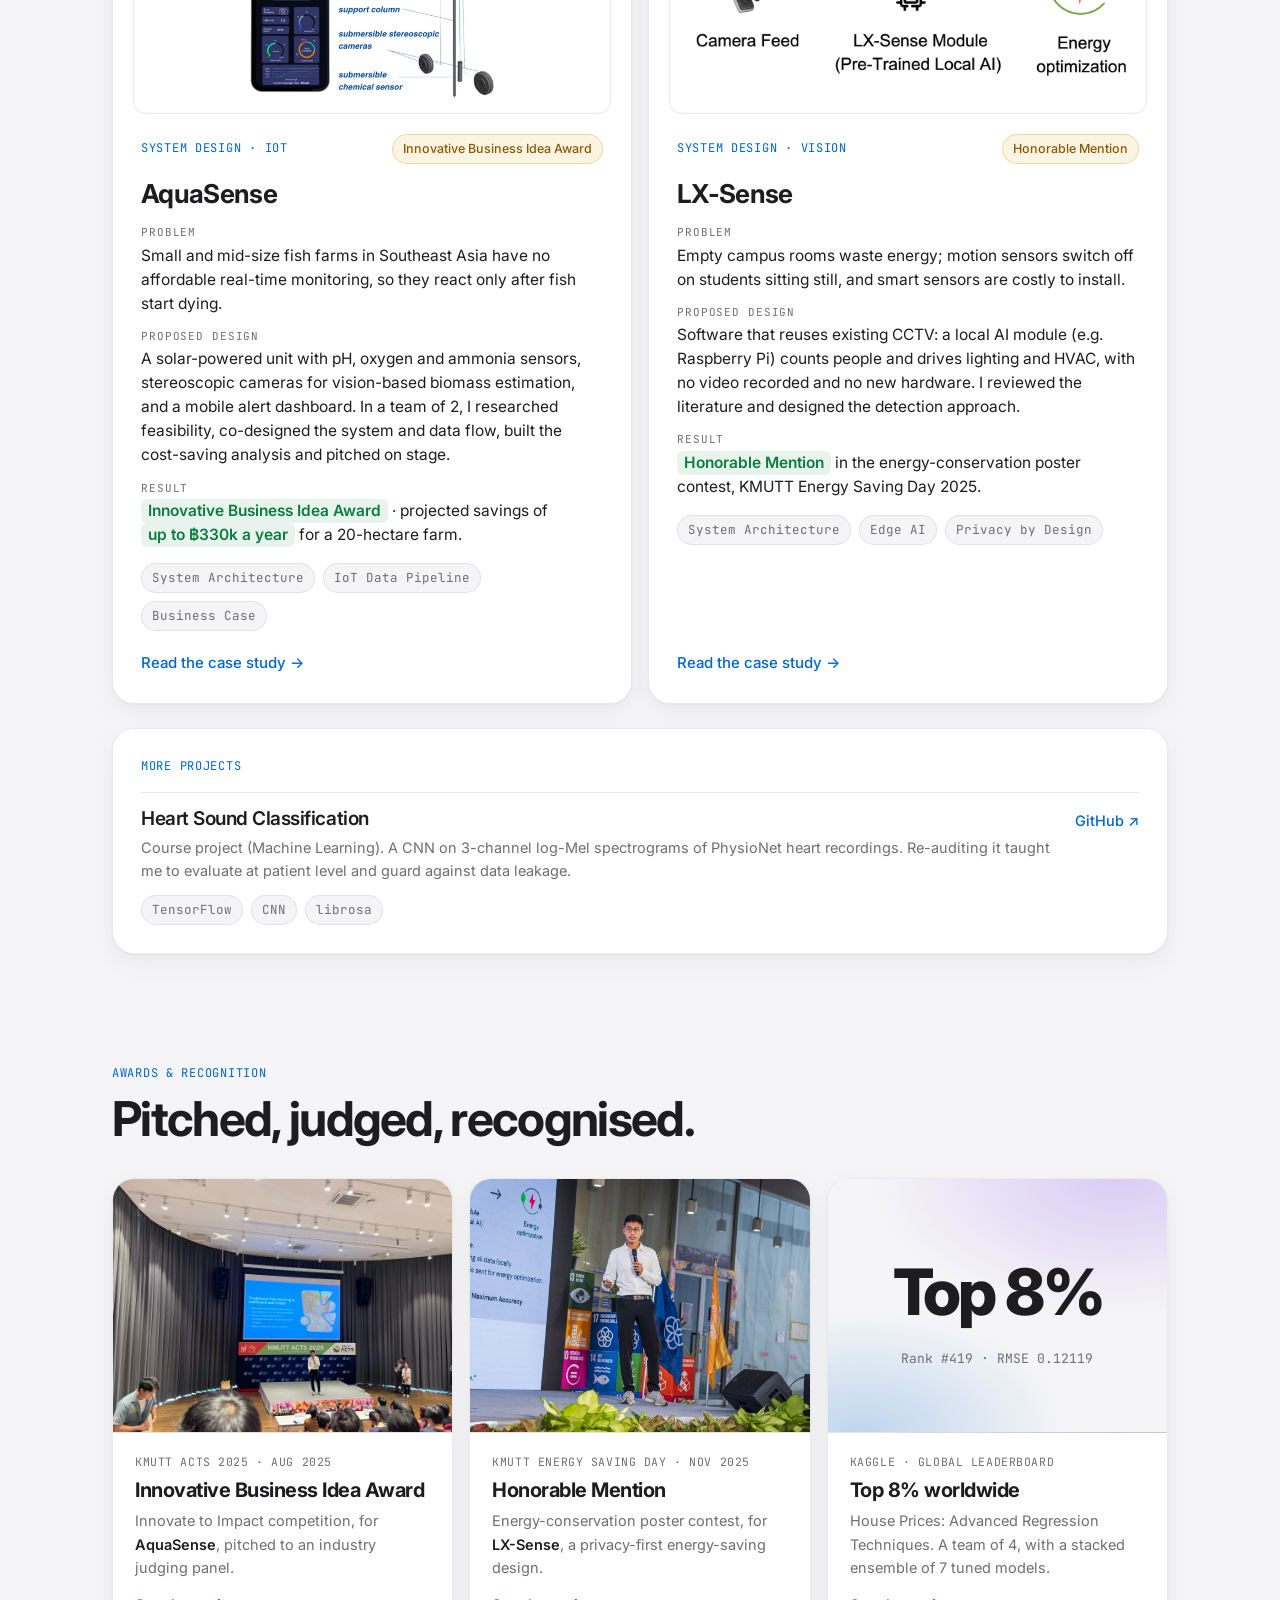
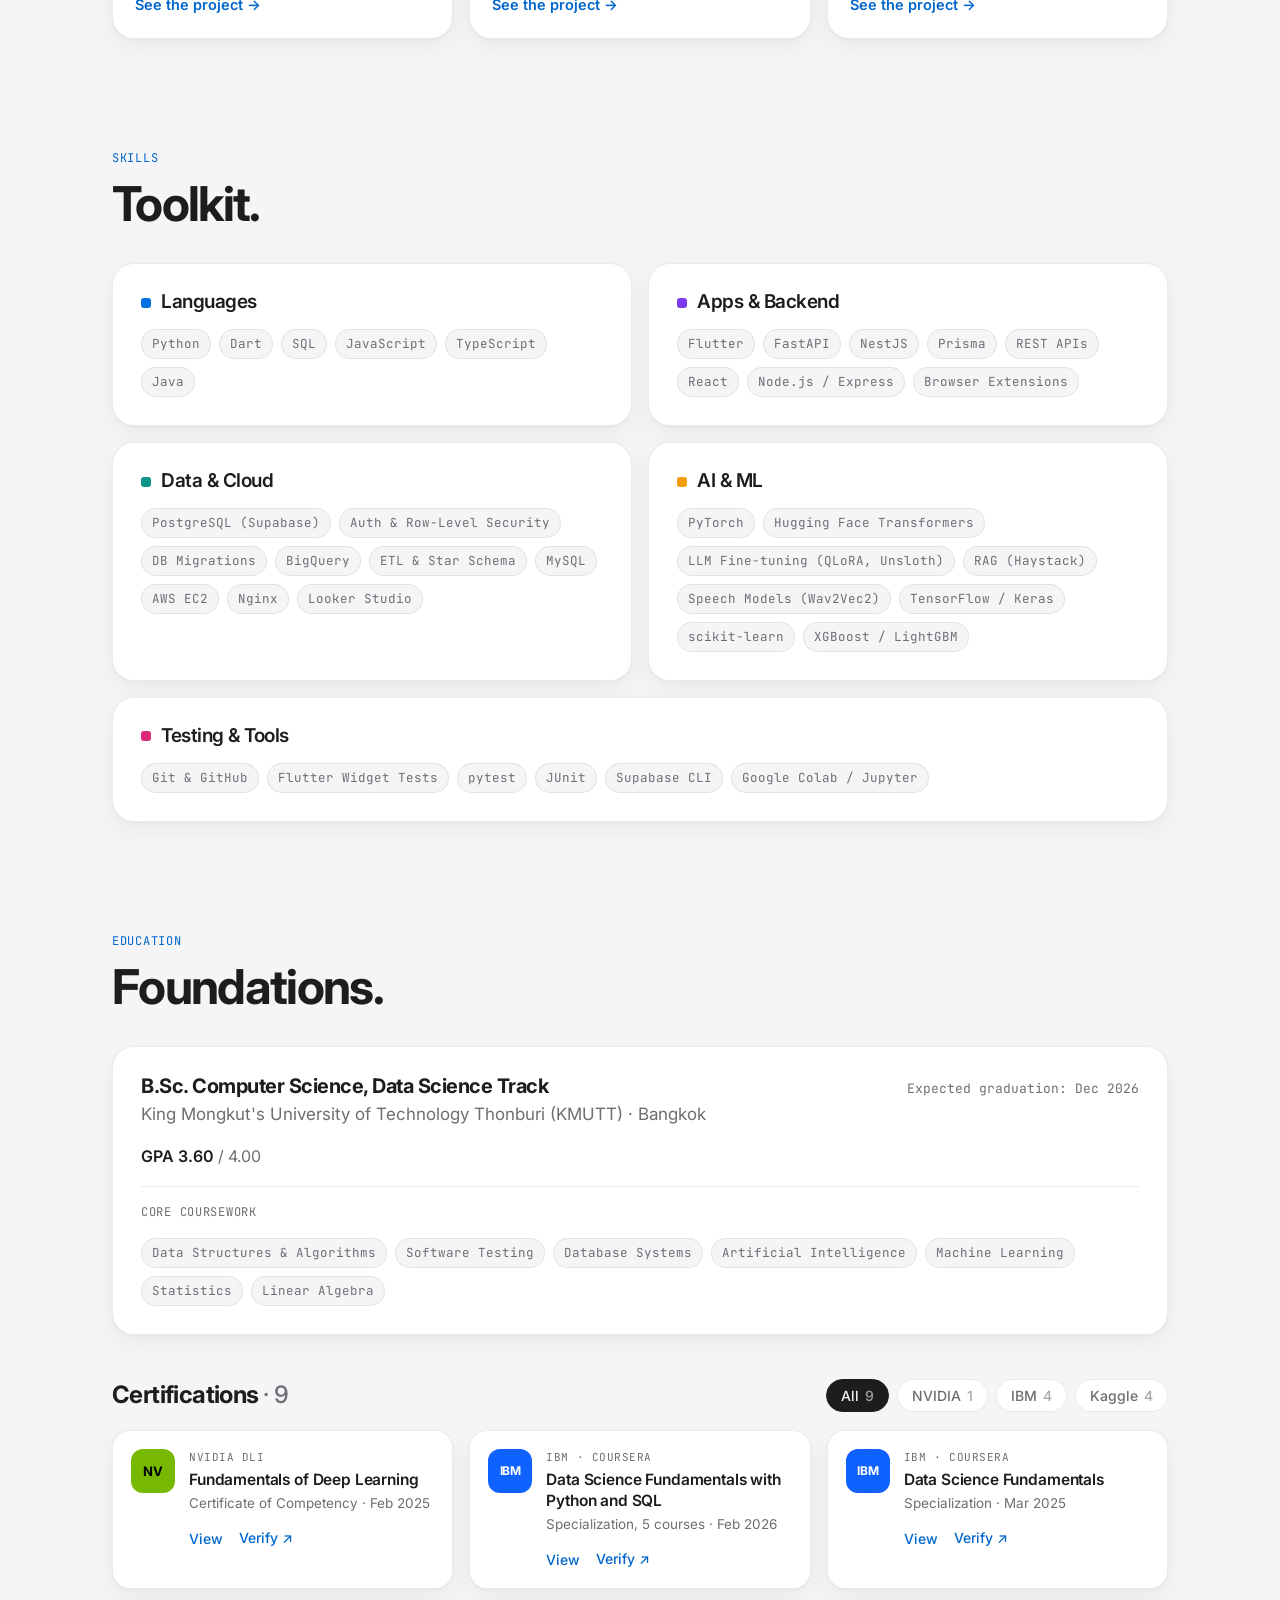
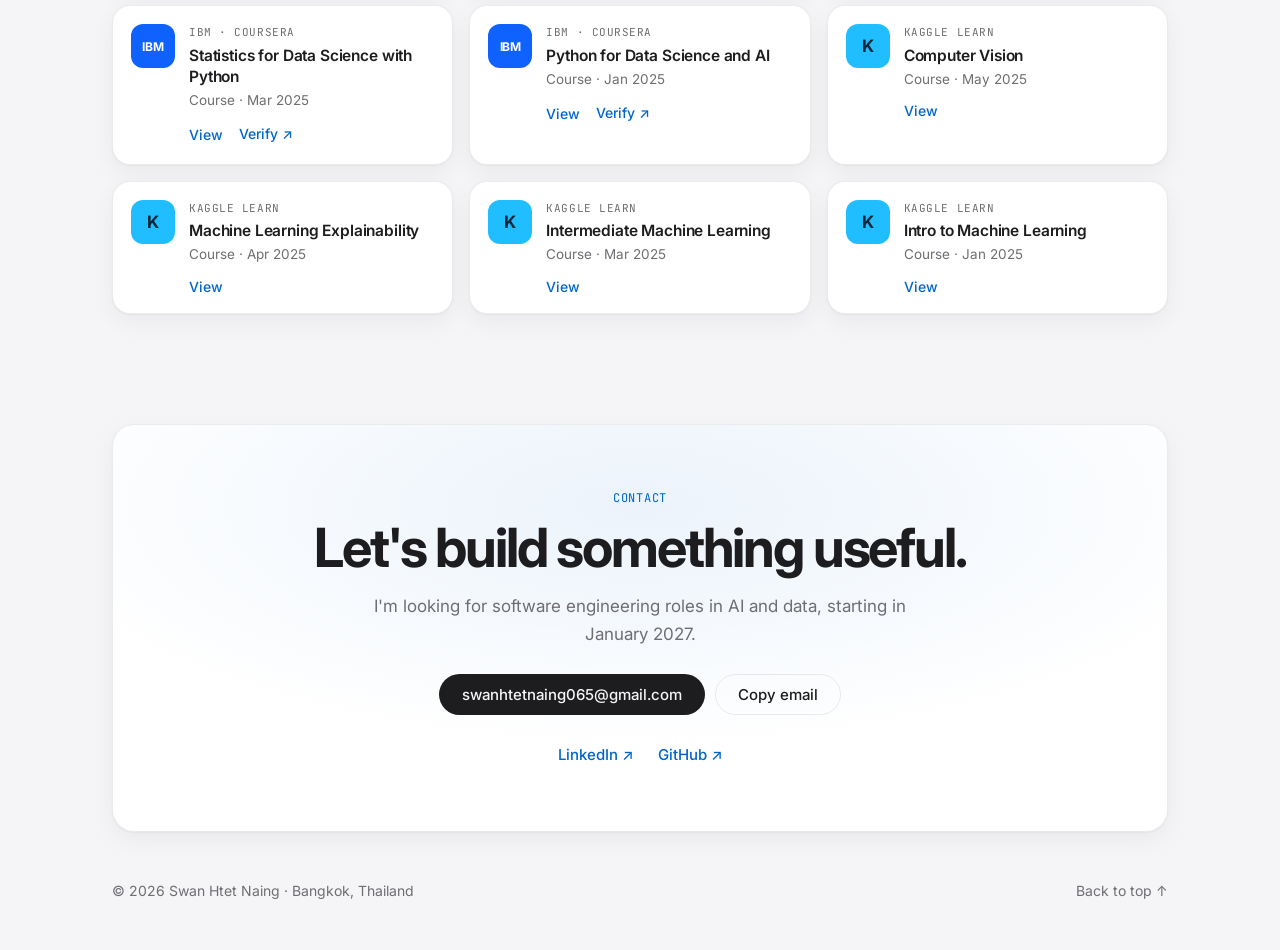
==== commit 29964dc5: "Default to light theme for first-time visitors Pages now start in light mode unless the visitor has " ====
--- a/index.html
+++ b/index.html
@@ -31,7 +31,7 @@
 
   <!-- Apply saved theme before paint to avoid a flash -->
   <script>
-    try { var t = localStorage.getItem('theme'); if (t) document.documentElement.dataset.theme = t; } catch (e) {}
+    try { var t = localStorage.getItem('theme'); document.documentElement.dataset.theme = t || 'light'; } catch (e) { document.documentElement.dataset.theme = 'light'; }
   </script>
 </head>
 <body>
